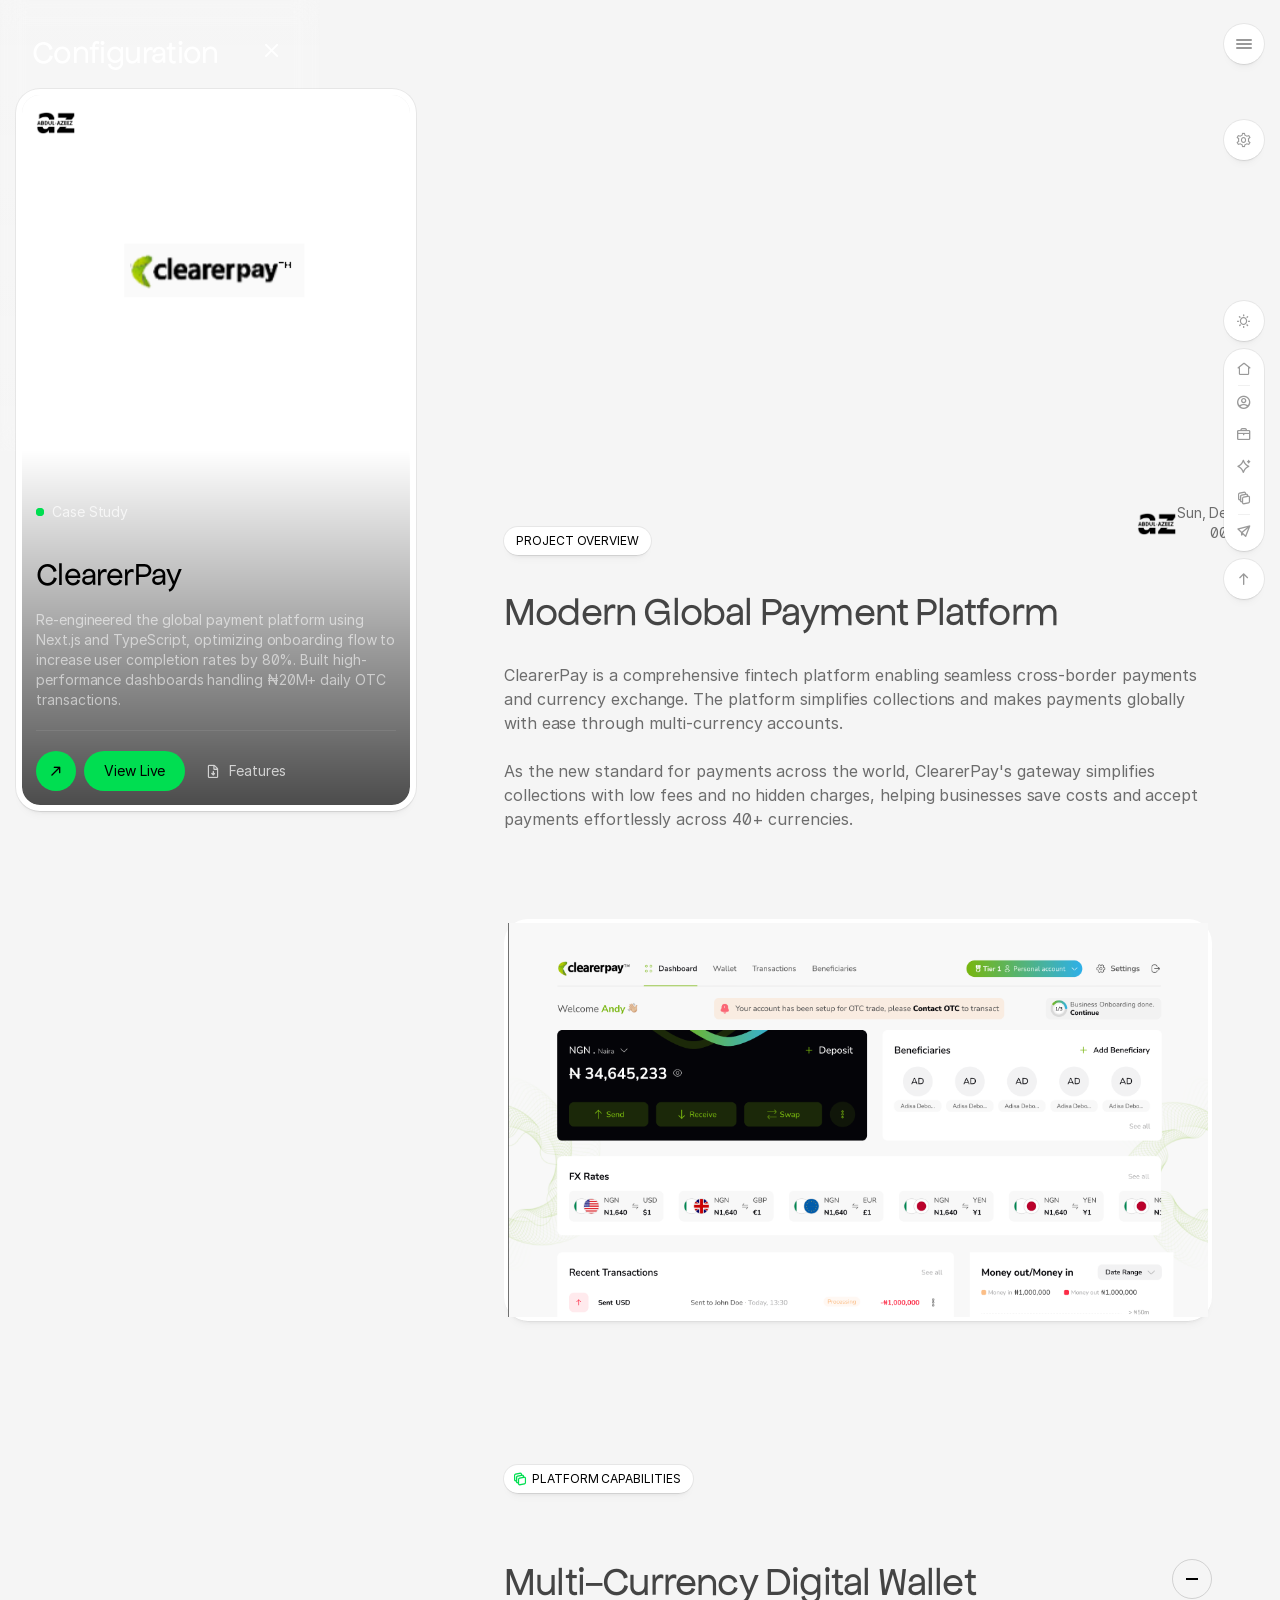
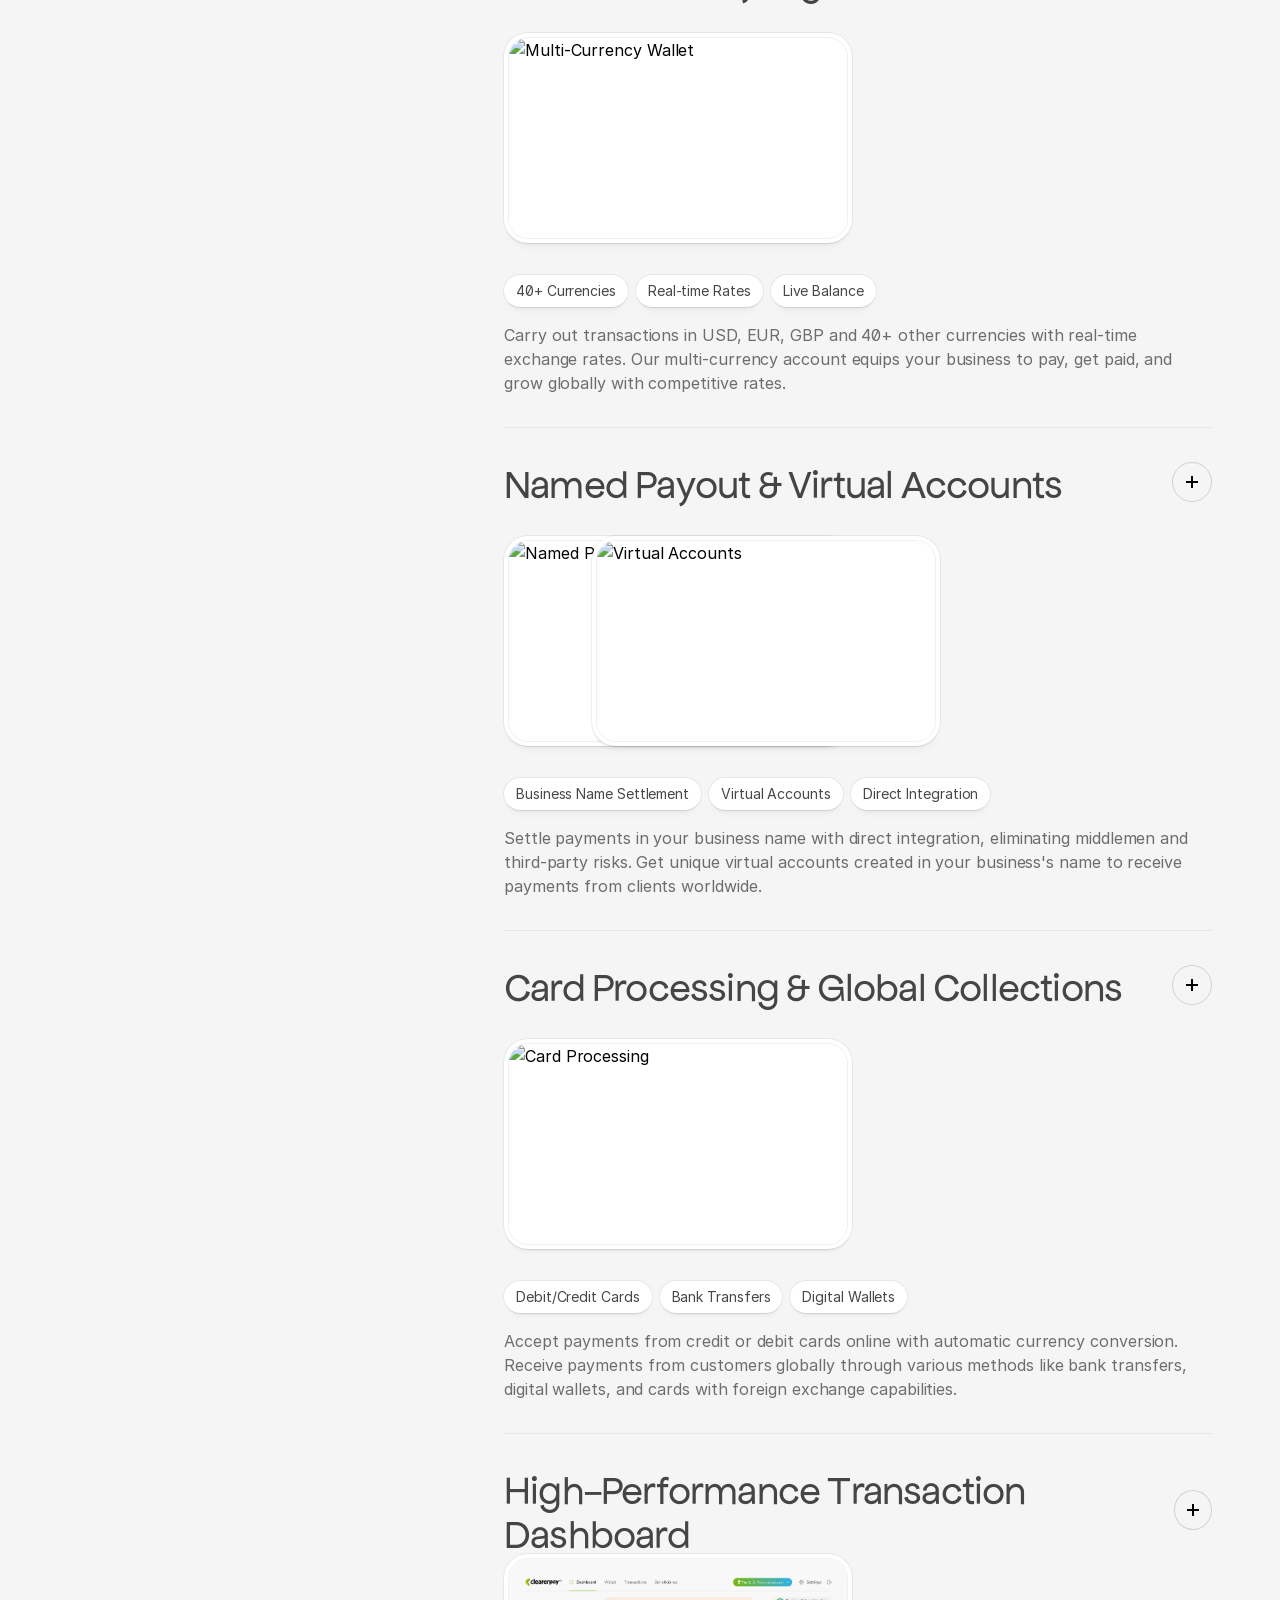
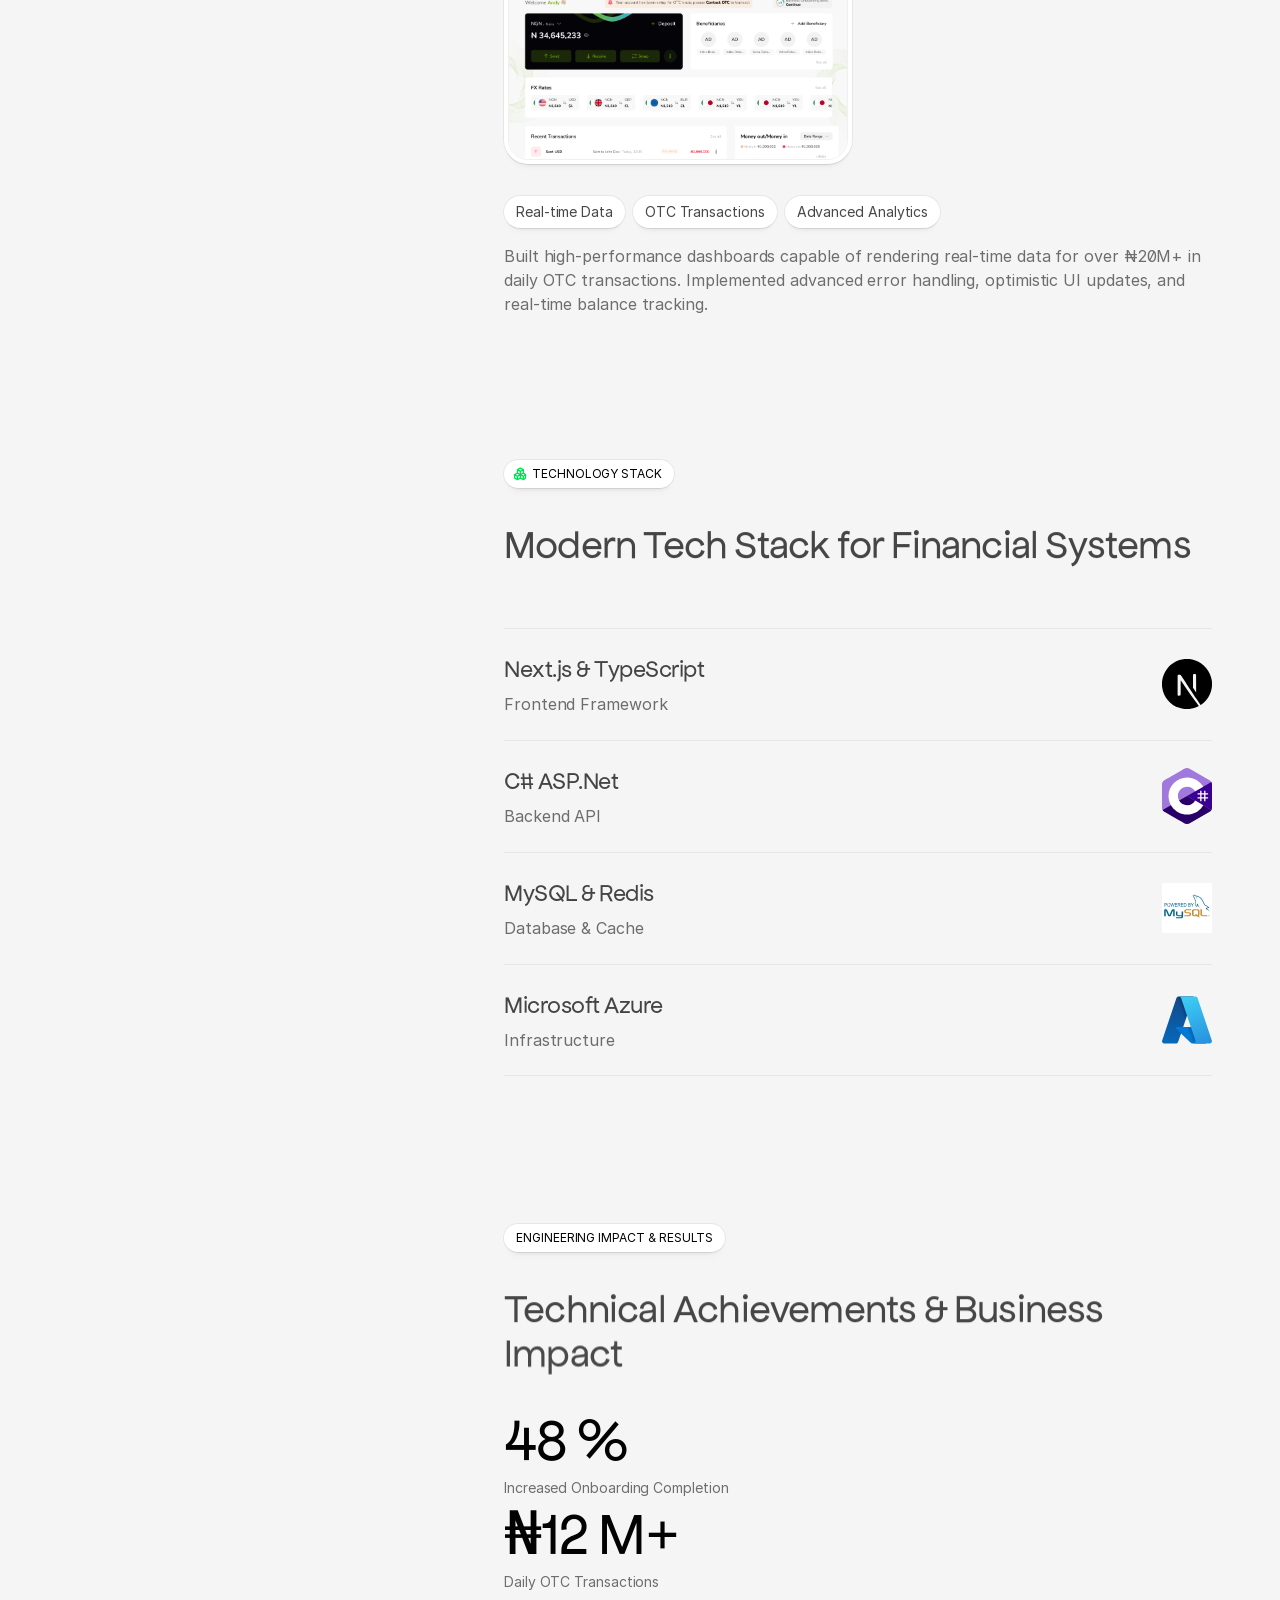
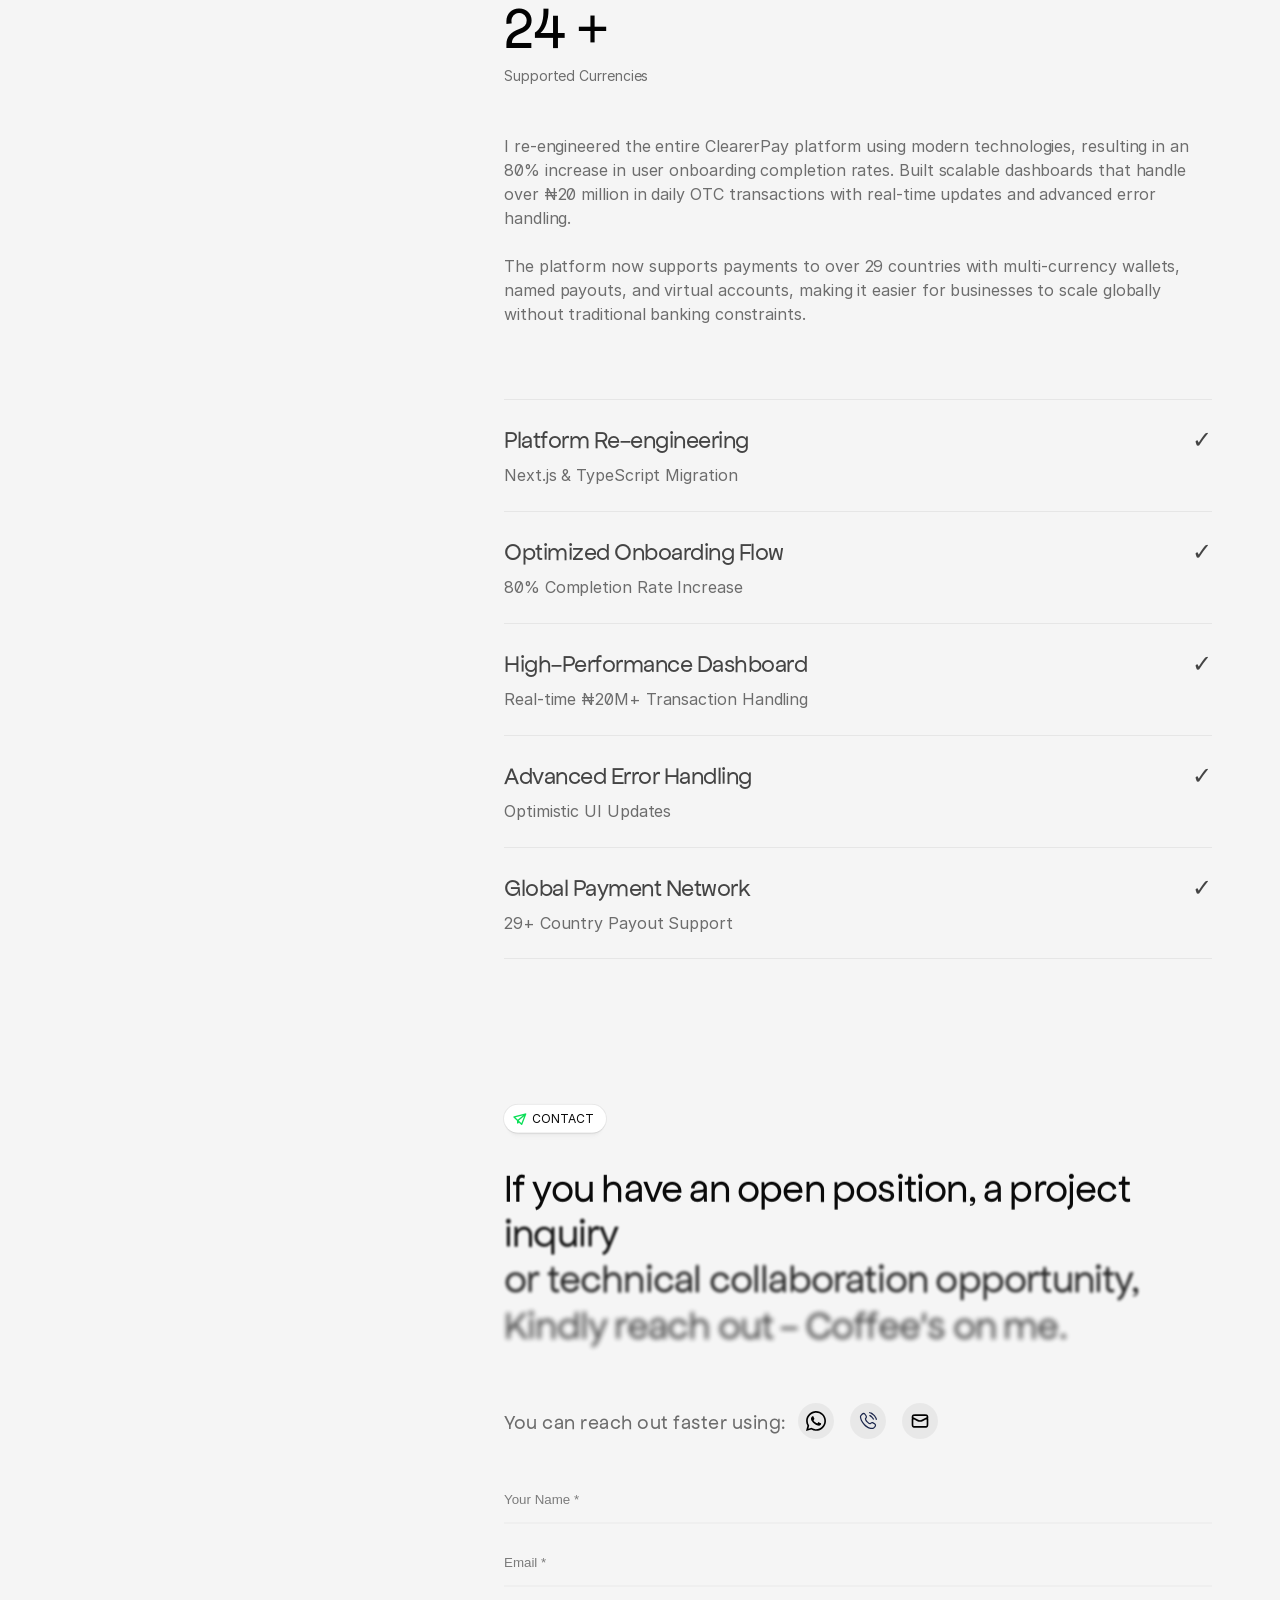
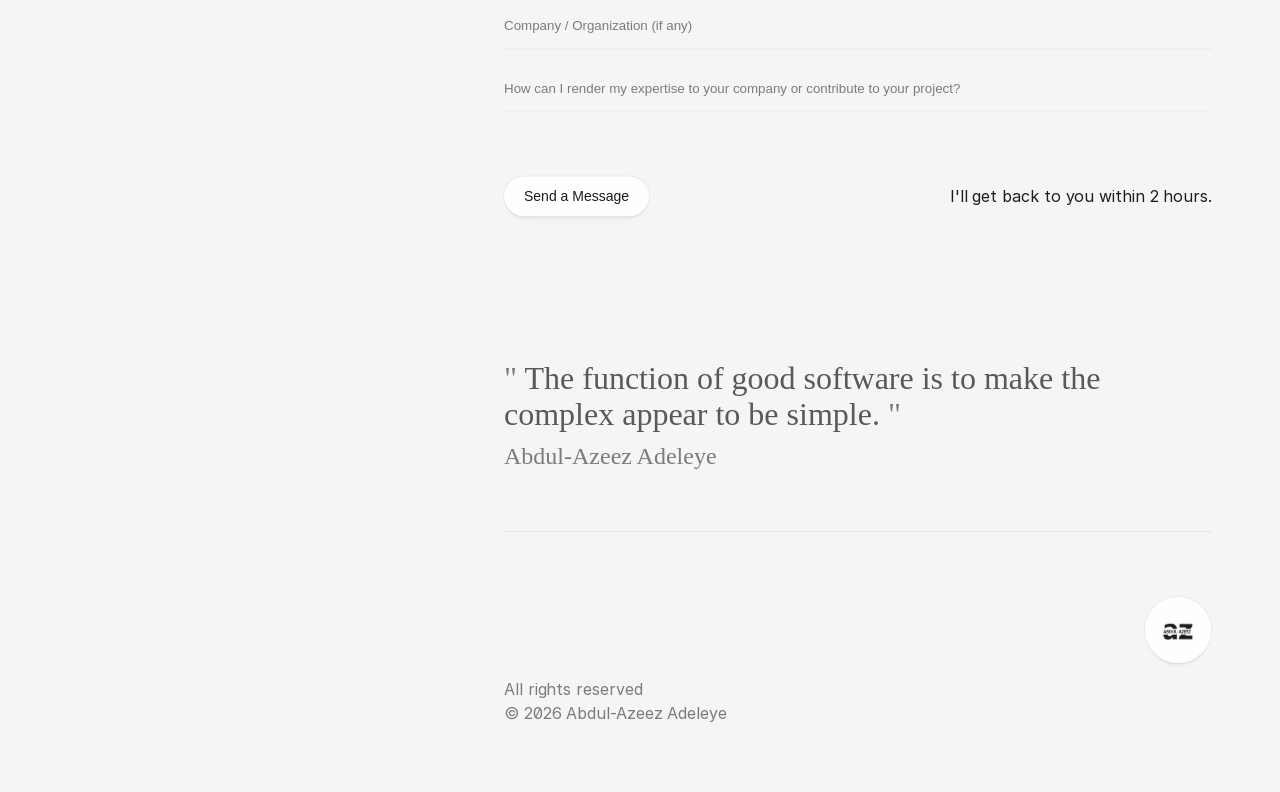
==== projects/clearerpay/index.html @ b6cf040c "this is my portfolio" ====
<!DOCTYPE html>
<!--[if IE 8]><html class="ie" xmlns="http://www.w3.org/1999/xhtml" xml:lang="en-US" lang="en-US"> <![endif]-->
<!--[if (gte IE 9)|!(IE)]><!-->
<html xmlns="http://www.w3.org/1999/xhtml" xml:lang="en-US" lang="en-US">
  <!--<![endif]-->

  <head>
    <meta charset="utf-8" />
    <title>ClearerPay - Global Payment Platform</title>
    <meta name="author" content="Abdul-Azeez Adeleye" />
    <meta
      name="viewport"
      content="width=device-width, initial-scale=1, maximum-scale=1"
    />
    <meta
      name="description"
      content="ClearerPay - A global payment platform enabling seamless cross-border transactions. Re-engineered onboarding flow increased user completion rates by 80%."
    />

    <!-- font -->
    <link rel="stylesheet" href="../../assets/fonts/fonts.css" />
    <link rel="stylesheet" href="../../assets/fonts/inter/inter.css" />
    <link rel="stylesheet" href="../../assets/icon/icomoon/style.css" />
    <!-- css -->
    <link rel="stylesheet" href="../../assets/css/bootstrap.min.css" />
    <link rel="stylesheet" href="../../assets/css/swiper-bundle.min.css" />
    <link rel="stylesheet" href="../../assets/css/animate.css" />

    <link rel="stylesheet" type="text/css" href="../../assets/css/styles.css" />

    <!-- Favicon and Touch Icons  -->
    <link rel="shortcut icon" href="../../assets/images/logo/favicon.ico" />
    <link
      rel="apple-touch-icon-precomposed"
      href="../../assets/images/logo/favicon.ico"
    />
  </head>

  <body class="counter-scroll">
    <!-- <canvas class="cursor-trail d-none d-xl-block" id="trail"></canvas> -->

    <!-- Preload -->
    <div class="preload preload-container" id="preload">
      <div class="preload-logo">
        <div class="spinner"></div>
      </div>
    </div>
    <!-- /Preload -->

    <!-- Body Background -->
    <div class="body-background">
      <div class="bg-item">
        <a href="../../index.html#home">
          <img
            loading="lazy"
            width="1440"
            height="900"
            src="../../assets/images/item/cloud-bg.png"
            alt="Cloud Background"
          />
        </a>
      </div>
      <div class="bg-video video-dark">
        <a href="../../index.html#home">
          <video class="video" muted="" autoplay="" loop="" playsinline="">
            <source src="../../assets/images/overlay-2.mp4" type="video/mp4" />
          </video>
        </a>
        <div class="overlay-1"></div>
      </div>
    </div>
    <!-- /Body Background -->
    <!-- Btn Open Color -->
    <div class="tf-left-bar pst-v2">
      <a
        class="btn-setting-color tf-btn-icon style-2"
        data-bs-toggle="offcanvas"
        href="#settingColorMenu"
        ><i class="icon-gear"></i
      ></a>
    </div>
    <!-- /Btn Open Color -->
    <!-- Setting Color -->
    <div class="offcanvas offcanvas-end offcanvas-color" id="settingColorMenu">
      <div class="offcanvas-content">
        <div class="canvas-header">
          <h5 class="letter-space--2">Configuration</h5>
          <span class="icon-close-popup" data-bs-dismiss="offcanvas">
            <i class="icon-close"></i>
          </span>
        </div>
        <div class="canvas-body">
          <h6 class="title">Color</h6>
          <div class="settings-color list-choose">
            <button type="button" class="btn-color theme-light choose-item">
              <span class="color type-body-v1"></span>
              <span class="text"> Silver Dawn </span>
            </button>
            <button type="button" class="btn-color theme-light choose-item">
              <span class="color type-body-v2"></span>
              <span class="text"> Lavender Stone </span>
            </button>
            <button type="button" class="btn-color theme-light choose-item">
              <span class="color type-body-v3"></span>
              <span class="text"> Ocean Brezee </span>
            </button>
            <button type="button" class="btn-color theme-dark choose-item">
              <span class="color type-dark-v1"></span>
              <span class="text"> Midnight Fade </span>
            </button>
            <button type="button" class="btn-color theme-dark choose-item">
              <span class="color type-dark-v2"></span>
              <span class="text"> Charcoal Mist </span>
            </button>
            <button type="button" class="btn-color theme-dark choose-item">
              <span class="color type-dark-v3"></span>
              <span class="text"> Forest Shadow </span>
            </button>
          </div>
        </div>
      </div>
    </div>
    <!-- /Setting Color -->

    <!-- Menu Mobile -->
    <div class="action-open-mobile d-lg-none">
      <div class="tf-btn-icon style-2">
        <div class="btn-mobile-menu">
          <span></span>
        </div>
      </div>
      <div class="nav-mobile-list">
        <ul class="nav-mobile-item">
          <li class="nav-item">
            <a href="../../index.html#home" class="item-link scroll-link">
              <i class="icon icon-home"></i>
              <p class="tool-tip text-caption">Home</p>
            </a>
          </li>
          <li class="br-line"></li>
          <li class="nav-item">
            <a href="../../index.html#about" class="item-link scroll-link">
              <i class="icon icon-user-circle"></i>
              <p class="tool-tip text-caption">About</p>
            </a>
          </li>
          <li class="nav-item">
            <a
              href="../../index.html#professional-experience"
              class="item-link scroll-link"
            >
              <i class="icon icon-edu"></i>
              <p class="tool-tip text-caption">Experience</p>
            </a>
          </li>
          <li class="nav-item">
            <a href="../../index.html#projects" class="item-link scroll-link">
              <i class="icon icon-high-light"></i>
              <p class="tool-tip text-caption">Projects</p>
            </a>
          </li>
          <li class="nav-item">
            <a href="../../index.html#blog" class="item-link scroll-link">
              <i class="icon icon-service"></i>
              <p class="tool-tip text-caption">Blog</p>
            </a>
          </li>

          <li class="br-line"></li>
          <li class="nav-item">
            <a href="../../index.html#contact" class="item-link scroll-link">
              <i class="icon icon-send"></i>
              <p class="tool-tip text-caption">Contact</p>
            </a>
          </li>
        </ul>
      </div>
    </div>
    <!-- /Menu Mobile -->

    <!-- Tool Sidebar -->
    <div class="sidebar-tools pst-v1">
      <div class="nav-top">
        <div class="tf-btn-icon toggle-switch-mode">
          <i class="icon icon-light"></i>
        </div>
      </div>
      <ul class="nav-list">
        <li class="nav-item">
          <a href="../../index.html#home" class="item-link scroll-link">
            <i class="icon icon-home"></i>
            <p class="tool-tip text-caption">Home</p>
          </a>
        </li>
        <li class="br-line"></li>
        <li class="nav-item">
          <a href="../../index.html#about" class="item-link scroll-link">
            <i class="icon icon-user-circle"></i>
            <p class="tool-tip text-caption">About</p>
          </a>
        </li>
        <li class="nav-item">
          <a
            href="../../index.html#professional-experience"
            class="item-link scroll-link"
          >
            <i class="icon icon-edu"></i>
            <p class="tool-tip text-caption">Experience</p>
          </a>
        </li>
        <li class="nav-item">
          <a href="../../index.html#projects" class="item-link scroll-link">
            <i class="icon icon-high-light"></i>
            <p class="tool-tip text-caption">Projects</p>
          </a>
        </li>
        <li class="nav-item">
          <a href="../../index.html#blog" class="item-link scroll-link">
            <i class="icon icon-service"></i>
            <p class="tool-tip text-caption">Blog</p>
          </a>
        </li>

        <li class="br-line"></li>
        <li class="nav-item">
          <a href="../../index.html#contact" class="item-link scroll-link">
            <i class="icon icon-send"></i>
            <p class="tool-tip text-caption">Contact</p>
          </a>
        </li>
      </ul>
      <div class="nav-bottom">
        <a href="#" class="tf-btn-icon go-top">
          <i class="icon icon-arrow-top"></i>
        </a>
      </div>
    </div>
    <!-- /Tool Sidebar -->
    <main id="wrapper">
      <!-- Time Local -->
      <div class="tf-header-wrap">
        <a href="../../index.html" class="logo-site d-lg-none">
          <img
            class="image-switch"
            data-light="../../assets/images/logo/logo.png"
            data-dark="../../assets/images/logo/logo-2.png"
            loading="lazy"
            width="40"
            height="40"
            src="../../assets/images/logo/logo.png"
            alt="Image"
          />
        </a>
        <div class="left">
          <div class="time-local text-body-3">
            <p class="date"></p>
            <p class="clock"></p>
          </div>
        </div>
      </div>
      <!-- /Time Local -->
      <!-- Product Sidebar -->
      <div class="sidebar-user">
        <div class="wrap">
          <div class="user-image">
            <a href="../../index.html#overview">
              <div class="image">
                <img
                  loading="lazy"
                  width="468"
                  height="856"
                  src="../../assets/images/section/clearerpay-bg.png"
                  alt="ClearerPay Dashboard"
                />
                <div
                  style="
                    position: absolute;
                    bottom: 0;
                    left: 0;
                    right: 0;
                    height: 50%;
                    background: linear-gradient(
                      to top,
                      rgba(0, 0, 0, 0.7),
                      transparent
                    );
                    backdrop-filter: blur(8px);
                    -webkit-backdrop-filter: blur(8px);
                    pointer-events: none;
                    border-radius: inherit;
                  "
                ></div>
              </div>
            </a>
          </div>

          <div class="user-logo d-none d-lg-block">
            <a href="../../index.html">
              <img
                class="image-switch"
                data-light="../../assets/images/logo/logo.png"
                data-dark="../../assets/images/logo/logo-2.png"
                loading="lazy"
                width="40"
                height="40"
                src="../../assets/images/logo/logo.png"
                alt="ClearerPay Logo"
              />
            </a>
          </div>

          <div class="user-info">
            <p class="avaiable-dot text-body-3 text-white-72 fw-medium">
              <span class="dot"></span>
              <span>Case Study</span>
            </p>
            <h5 class="greeting letter-space--2 text-white animationtext clip">
              ClearerPay
            </h5>
            <p class="introduce text-white-56 letter-space--05 text-body-3">
              Re-engineered the global payment platform using Next.js and
              TypeScript, optimizing onboarding flow to increase user completion
              rates by 80%. Built high-performance dashboards handling ₦20M+
              daily OTC transactions.
            </p>
            <div class="br-line"></div>
            <div class="action-group">
              <a
                href="https://clearerpay.com"
                target="_blank"
                class="tf-btn-action"
              >
                <span class="ic-wrap">
                  <i class="icon icon-arrow-right-top"></i>
                </span>
                <span class="text text-body-3 letter-space--05 fw-medium">
                  View Live
                </span>
                <span class="ic-wrap">
                  <i class="icon icon-arrow-right-top"></i>
                </span>
              </a>
              <a href="#features" class="action-down">
                <i class="icon icon-download"></i>
                <span class="text-body-3"> Features </span>
              </a>
            </div>
          </div>
        </div>
      </div>
      <!-- /Product Sidebar -->

      <div class="main-content">
        <div class="container">
          <div class="row">
            <div class="col-lg-7 col-xl-8 ms-auto">
              <div class="wrap-container">
                <!-- Overview Section -->
                <div id="overview" class="section-about flat-spacing">
                  <div class="sect-tag text-caption fw-medium">
                    <i class="icon icon-file-text"></i>
                    Project Overview
                  </div>
                  <h4
                    class="s-title letter-space--2 text-black-72 split-text effect-blur-fade"
                  >
                    Modern Global Payment Platform
                  </h4>
                  <p class="s-desc text-black-56 scrolling-effect effectTop">
                    ClearerPay is a comprehensive fintech platform enabling
                    seamless cross-border payments and currency exchange. The
                    platform simplifies collections and makes payments globally
                    with ease through multi-currency accounts.
                    <br /><br />
                    As the new standard for payments across the world,
                    ClearerPay's gateway simplifies collections with low fees
                    and no hidden charges, helping businesses save costs and
                    accept payments effortlessly across 40+ currencies.
                  </p>

                  <div class="wg-work work-image">
                    <img
                      loading="lazy"
                      width="700"
                      height="427"
                      src="../../assets/images/section/clearerpay.png"
                      alt="ClearerPay Platform"
                    />
                  </div>
                </div>
                <!-- /Overview Section -->

                <!-- Core Features Section -->
                <div id="features" class="section-service flat-spacing">
                  <div
                    class="sect-tag text-caption fw-medium effectFade fadeUp no-div mb-0"
                  >
                    <i class="icon icon-service"></i>
                    Platform Capabilities
                  </div>
                  <div class="" id="accordion-service">
                    <div
                      class="service-accordion_item scrolling-effect effectBottom"
                      role="presentation"
                    >
                      <div
                        class="accordion-action"
                        data-bs-target="#feature-1"
                        role="button"
                        data-bs-toggle="collapse"
                        aria-controls="feature-1"
                        aria-expanded="true"
                      >
                        <h4 class="text letter-space--2 text-black-72">
                          Multi-Currency Digital Wallet
                        </h4>
                        <div class="ic-wrap">
                          <span class="ic-accordion-custom"></span>
                        </div>
                      </div>
                      <div
                        id="feature-1"
                        class="collapse show"
                        data-bs-parent="#accordion-service"
                      >
                        <div class="accordion-content">
                          <div class="tf-grid-layout sm-col-2">
                            <div class="service-image">
                              <div class="wrap_image">
                                <img
                                  width="340"
                                  height="auto"
                                  src="https://azeezadeleye.vercel.app/projects/clearerpay/images/wallet.jpg"
                                  alt="Multi-Currency Wallet"
                                />
                              </div>
                            </div>
                          </div>
                          <div class="service-tag">
                            <a
                              href="#"
                              class="tag-item text-body-3 fw-medium text-black-72 link"
                            >
                              40+ Currencies
                            </a>
                            <a
                              href="#"
                              class="tag-item text-body-3 fw-medium text-black-72 link"
                            >
                              Real-time Rates
                            </a>
                            <a
                              href="#"
                              class="tag-item text-body-3 fw-medium text-black-72 link"
                            >
                              Live Balance
                            </a>
                          </div>
                          <p class="service-desc text-black-56">
                            Carry out transactions in USD, EUR, GBP and 40+
                            other currencies with real-time exchange rates. Our
                            multi-currency account equips your business to pay,
                            get paid, and grow globally with competitive rates.
                          </p>
                        </div>
                      </div>
                    </div>
                    <div class="br-line scrolling-effect effectBottom"></div>
                    <div
                      class="service-accordion_item scrolling-effect effectBottom"
                      role="presentation"
                    >
                      <div
                        class="accordion-action collapsed"
                        data-bs-target="#feature-2"
                        role="button"
                        data-bs-toggle="collapse"
                        aria-controls="feature-2"
                        aria-expanded="true"
                      >
                        <h4 class="text letter-space--2 text-black-72">
                          Named Payout & Virtual Accounts
                        </h4>
                        <div class="ic-wrap">
                          <span class="ic-accordion-custom"></span>
                        </div>
                      </div>
                      <div
                        id="feature-2"
                        class="collapse"
                        data-bs-parent="#accordion-service"
                      >
                        <div class="accordion-content">
                          <div class="tf-grid-layout sm-col-2">
                            <div class="service-image">
                              <div class="wrap_image">
                                <img
                                  width="340"
                                  height="auto"
                                  src="https://azeezadeleye.vercel.app/projects/clearerpay/images/payout.jpg"
                                  alt="Named Payout"
                                />
                              </div>
                            </div>
                            <div class="service-image">
                              <div class="wrap_image">
                                <img
                                  width="340"
                                  height="206"
                                  src="https://azeezadeleye.vercel.app/projects/clearerpay/images/account.jpg"
                                  alt="Virtual Accounts"
                                />
                              </div>
                            </div>
                          </div>
                          <div class="service-tag">
                            <a
                              href="#"
                              class="tag-item text-body-3 fw-medium text-black-72 link"
                            >
                              Business Name Settlement
                            </a>
                            <a
                              href="#"
                              class="tag-item text-body-3 fw-medium text-black-72 link"
                            >
                              Virtual Accounts
                            </a>
                            <a
                              href="#"
                              class="tag-item text-body-3 fw-medium text-black-72 link"
                            >
                              Direct Integration
                            </a>
                          </div>
                          <p class="service-desc text-black-56">
                            Settle payments in your business name with direct
                            integration, eliminating middlemen and third-party
                            risks. Get unique virtual accounts created in your
                            business's name to receive payments from clients
                            worldwide.
                          </p>
                        </div>
                      </div>
                    </div>
                    <div class="br-line scrolling-effect effectBottom"></div>
                    <div
                      class="service-accordion_item scrolling-effect effectBottom"
                      role="presentation"
                    >
                      <div
                        class="accordion-action collapsed"
                        data-bs-target="#feature-3"
                        role="button"
                        data-bs-toggle="collapse"
                        aria-controls="feature-3"
                        aria-expanded="true"
                      >
                        <h4 class="text letter-space--2 text-black-72">
                          Card Processing & Global Collections
                        </h4>
                        <div class="ic-wrap">
                          <span class="ic-accordion-custom"></span>
                        </div>
                      </div>
                      <div
                        id="feature-3"
                        class="collapse"
                        data-bs-parent="#accordion-service"
                      >
                        <div class="accordion-content">
                          <div class="tf-grid-layout sm-col-2">
                            <div class="service-image">
                              <div class="wrap_image">
                                <img
                                  width="340"
                                  height="auto"
                                  src="https://azeezadeleye.vercel.app/projects/clearerpay/images/card.jpg"
                                  alt="Card Processing"
                                />
                              </div>
                            </div>
                          </div>
                          <div class="service-tag">
                            <a
                              href="#"
                              class="tag-item text-body-3 fw-medium text-black-72 link"
                            >
                              Debit/Credit Cards
                            </a>
                            <a
                              href="#"
                              class="tag-item text-body-3 fw-medium text-black-72 link"
                            >
                              Bank Transfers
                            </a>
                            <a
                              href="#"
                              class="tag-item text-body-3 fw-medium text-black-72 link"
                            >
                              Digital Wallets
                            </a>
                          </div>
                          <p class="service-desc text-black-56">
                            Accept payments from credit or debit cards online
                            with automatic currency conversion. Receive payments
                            from customers globally through various methods like
                            bank transfers, digital wallets, and cards with
                            foreign exchange capabilities.
                          </p>
                        </div>
                      </div>
                    </div>
                    <div class="br-line scrolling-effect effectBottom"></div>
                    <div
                      class="service-accordion_item scrolling-effect effectBottom"
                      role="presentation"
                    >
                      <div
                        class="accordion-action collapsed"
                        data-bs-target="#feature-4"
                        role="button"
                        data-bs-toggle="collapse"
                        aria-controls="feature-4"
                        aria-expanded="true"
                      >
                        <h4 class="text letter-space--2 text-black-72">
                          High-Performance Transaction Dashboard
                        </h4>
                        <div class="ic-wrap">
                          <span class="ic-accordion-custom"></span>
                        </div>
                      </div>
                      <div
                        id="feature-4"
                        class="collapse"
                        data-bs-parent="#accordion-service"
                      >
                        <div class="accordion-content">
                          <div class="tf-grid-layout sm-col-2">
                            <div class="service-image">
                              <div class="wrap_image">
                                <img
                                  width="340"
                                  height="206"
                                  src="../../assets/images/section/clearerpay.png"
                                  alt="Transaction Dashboard"
                                />
                              </div>
                            </div>
                          </div>
                          <div class="service-tag">
                            <a
                              href="#"
                              class="tag-item text-body-3 fw-medium text-black-72 link"
                            >
                              Real-time Data
                            </a>
                            <a
                              href="#"
                              class="tag-item text-body-3 fw-medium text-black-72 link"
                            >
                              OTC Transactions
                            </a>
                            <a
                              href="#"
                              class="tag-item text-body-3 fw-medium text-black-72 link"
                            >
                              Advanced Analytics
                            </a>
                          </div>
                          <p class="service-desc text-black-56">
                            Built high-performance dashboards capable of
                            rendering real-time data for over ₦20M+ in daily OTC
                            transactions. Implemented advanced error handling,
                            optimistic UI updates, and real-time balance
                            tracking.
                          </p>
                        </div>
                      </div>
                    </div>
                  </div>
                </div>
                <!-- /Core Features Section -->

                <!-- Tech Stack Section -->
                <div id="tech-stack" class="section-tech-stack flat-spacing">
                  <div class="sect-tag text-caption fw-medium">
                    <i class="icon icon-tech-stack"></i>
                    Technology Stack
                  </div>
                  <h4
                    class="s-title letter-space--2 text-black-72 split-text effect-blur-fade"
                  >
                    Modern Tech Stack for Financial Systems
                  </h4>

                  <ul class="award-list">
                    <!-- Next.js & TypeScript -->
                    <li class="award-item hover-cursor-img">
                      <div class="left">
                        <h6 class="award_name letter-space--2 text-black-72">
                          Next.js & TypeScript
                        </h6>
                        <p class="award_desc text-black-56">
                          Frontend Framework
                        </p>
                      </div>
                      <img
                        class="image-switch"
                        width="50"
                        height="50"
                        src="../../assets/icon/next-js.svg"
                        alt="Next.js"
                      />
                    </li>

                    <!-- Node.js & Express -->
                    <li class="award-item hover-cursor-img">
                      <div class="left">
                        <h6 class="award_name letter-space--2 text-black-72">
                          C# ASP.Net
                        </h6>
                        <p class="award_desc text-black-56">Backend API</p>
                      </div>
                      <img
                        class="image-switch"
                        width="50"
                        height="50"
                        src="../../assets/icon/csharp.svg"
                        alt="C#"
                      />
                    </li>

                    <!-- PostgreSQL & Redis -->
                    <li class="award-item hover-cursor-img">
                      <div class="left">
                        <h6 class="award_name letter-space--2 text-black-72">
                          MySQL & Redis
                        </h6>
                        <p class="award_desc text-black-56">Database & Cache</p>
                      </div>
                      <img
                        class="image-switch"
                        width="50"
                        height="50"
                        src="../../assets/icon/mysql-2.svg"
                        alt="Database"
                      />
                    </li>

                    <!-- AWS & Docker -->
                    <li class="award-item hover-cursor-img">
                      <div class="left">
                        <h6 class="award_name letter-space--2 text-black-72">
                          Microsoft Azure
                        </h6>
                        <p class="award_desc text-black-56">Infrastructure</p>
                      </div>
                      <img
                        class="image-switch"
                        width="50"
                        height="50"
                        src="../../assets/icon/azure-2.svg"
                        alt="Azure"
                      />
                    </li>
                  </ul>
                </div>
                <!-- /Tech Stack Section -->

                <!-- Business Value & Achievements -->
                <div
                  id="achievements"
                  class="section-about type-2 flat-spacing"
                >
                  <div class="sect-tag text-caption fw-medium">
                    <i class="icon icon-award"></i>
                    Engineering Impact & Results
                  </div>
                  <h4
                    class="s-title letter-space--2 text-black-72 split-text effect-blur-fade"
                  >
                    Technical Achievements & Business Impact
                  </h4>

                  <div class="box-counter effectFade fadeUp no-div">
                    <div class="wg-counter">
                      <p class="counter h1 d-flex font-2 letter-space--2">
                        <span class="number" data-speed="1000" data-to="80"
                          >0</span
                        >
                        %
                      </p>
                      <p class="text text-black-56 text-body-3">
                        Increased Onboarding Completion
                      </p>
                    </div>
                    <div class="wg-counter">
                      <p class="counter h1 d-flex font-2 letter-space--2">
                        ₦<span class="number" data-speed="1000" data-to="20"
                          >0</span
                        >
                        M+
                      </p>
                      <p class="text text-black-56 text-body-3">
                        Daily OTC Transactions
                      </p>
                    </div>
                    <div class="wg-counter">
                      <p class="counter h1 d-flex font-2 letter-space--2">
                        <span class="number" data-speed="1000" data-to="40"
                          >0</span
                        >
                        +
                      </p>
                      <p class="text text-black-56 text-body-3">
                        Supported Currencies
                      </p>
                    </div>
                  </div>
                  <br /><br />
                  <p
                    class="s-desc mt-6 text-black-56 scrolling-effect effectTop"
                  >
                    I re-engineered the entire ClearerPay platform using modern
                    technologies, resulting in an 80% increase in user
                    onboarding completion rates. Built scalable dashboards that
                    handle over ₦20 million in daily OTC transactions with
                    real-time updates and advanced error handling.
                    <br /><br />
                    The platform now supports payments to over 29 countries with
                    multi-currency wallets, named payouts, and virtual accounts,
                    making it easier for businesses to scale globally without
                    traditional banking constraints.
                  </p>

                  <ul class="award-list">
                    <li class="award-item hover-cursor-img">
                      <div class="left">
                        <h6 class="award_name letter-space--2 text-black-72">
                          Platform Re-engineering
                        </h6>
                        <p class="award_desc text-black-56">
                          Next.js & TypeScript Migration
                        </p>
                      </div>
                      <h6 class="award_year text-black-72">✓</h6>
                    </li>
                    <li class="award-item hover-cursor-img">
                      <div class="left">
                        <h6 class="award_name letter-space--2 text-black-72">
                          Optimized Onboarding Flow
                        </h6>
                        <p class="award_desc text-black-56">
                          80% Completion Rate Increase
                        </p>
                      </div>
                      <h6 class="award_year text-black-72">✓</h6>
                    </li>
                    <li class="award-item hover-cursor-img">
                      <div class="left">
                        <h6 class="award_name letter-space--2 text-black-72">
                          High-Performance Dashboard
                        </h6>
                        <p class="award_desc text-black-56">
                          Real-time ₦20M+ Transaction Handling
                        </p>
                      </div>
                      <h6 class="award_year text-black-72">✓</h6>
                    </li>
                    <li class="award-item hover-cursor-img">
                      <div class="left">
                        <h6 class="award_name letter-space--2 text-black-72">
                          Advanced Error Handling
                        </h6>
                        <p class="award_desc text-black-56">
                          Optimistic UI Updates
                        </p>
                      </div>
                      <h6 class="award_year text-black-72">✓</h6>
                    </li>
                    <li class="award-item hover-cursor-img">
                      <div class="left">
                        <h6 class="award_name letter-space--2 text-black-72">
                          Global Payment Network
                        </h6>
                        <p class="award_desc text-black-56">
                          29+ Country Payout Support
                        </p>
                      </div>
                      <h6 class="award_year text-black-72">✓</h6>
                    </li>
                  </ul>
                </div>
                <!-- /Business Value & Achievements -->

                <!-- Contact -->
                <div id="contact" class="section-contact flat-spacing">
                  <div
                    class="sect-tag text-caption fw-medium effectFade fadeUp no-div"
                  >
                    <i class="icon icon-send"></i>
                    Contact
                  </div>
                  <h4
                    class="s-title letter-space--2 split-text effect-blur-fade"
                  >
                    If you have an open position, a project inquiry
                    <br class="d-none d-lg-block" />
                    or technical collaboration opportunity,
                    <br class="d-none d-lg-block" />
                    Kindly reach out - Coffee's on me.
                  </h4>

                  <div class="social-horizontal">
                    <h6 class="social-label text-body-1 text-black-56 mr-4">
                      You can reach out faster using:
                    </h6>

                    <ul class="social-list-horizontal">
                      <li class="social-item-horizontal">
                        <a
                          href="https://wa.me/2348109174125"
                          class="social-link"
                          aria-label="WhatsApp"
                        >
                          <img
                            class="icon"
                            width="20"
                            height="20"
                            viewBox="0 0 20 20"
                            src="../../assets/icon/whatsapp-glyph-black.svg"
                            alt="WhatsApp"
                          />
                        </a>
                      </li>
                      <li class="social-item-horizontal">
                        <a
                          href="tel:+2348109174125"
                          class="social-link"
                          aria-label="LinkedIn"
                        >
                          <img
                            class="icon"
                            width="20"
                            height="20"
                            viewBox="0 0 20 20"
                            src="../../assets/icon/phone-calling-svgrepo-com.svg"
                            alt="WhatsApp"
                          />
                        </a>
                      </li>
                      <li class="social-item-horizontal">
                        <a
                          href="mailto:message.abdulazeez@gmail.com"
                          class="social-link"
                          aria-label="Mail"
                        >
                          <img
                            class="icon"
                            width="20"
                            height="20"
                            viewBox="0 0 20 20"
                            src="../../assets/icon/mail-alt-3-svgrepo-com.svg"
                            alt="Mail"
                          />
                        </a>
                      </li>
                    </ul>
                  </div>
                  <br />
                  <br />
                  <form
                    class="form-contact"
                    id="contactform"
                    action="../../contact-form.php"
                    method="post"
                    novalidate="novalidate"
                  >
                    <div class="form-content effectFade fadeUp no-div">
                      <fieldset class="field-ip">
                        <input
                          type="text"
                          name="name"
                          id="name"
                          placeholder="Your Name *"
                          required
                        />
                      </fieldset>
                      <fieldset class="field-ip">
                        <input
                          type="email"
                          name="email"
                          id="email"
                          placeholder="Email *"
                          required
                        />
                      </fieldset>
                      <fieldset class="field-ip">
                        <input
                          type="text"
                          name="company"
                          id="company"
                          placeholder="Company / Organization (if any)"
                        />
                      </fieldset>
                      <fieldset class="field-ip">
                        <input
                          type="text"
                          name="message"
                          id="message"
                          placeholder="How can I render my expertise to your company or contribute to your project?"
                        />
                      </fieldset>
                    </div>
                    <div class="form-action effectFade fadeUp no-div">
                      <div class="send-wrap">
                        <button
                          type="submit"
                          class="tf-btn animate-btn animate-dark"
                        >
                          <span class="text-body-3"> Send a Message </span>
                        </button>
                      </div>
                      <p class="text-body-4 text-black-40 mt-3">
                        <i>I'll get back to you within 2 hours.</i>
                      </p>
                    </div>
                  </form>
                </div>
                <!-- /Contact -->

                <!-- Footer -->
                <div id="footer" class="tf-footer flat-spacing">
                  <div class="block-quote effectFade fadeUp no-div">
                    <h5 class="quote-text font-3 fw-normal text-black-72">
                      <span class="text-black-56">"</span>
                      The function of good software is to make the complex
                      appear to be simple.
                      <span class="text-black-56">"</span>
                    </h5>
                    <p class="quote-author font-3 text-black-56 h6 text-end">
                      Abdul-Azeez Adeleye
                    </p>
                  </div>
                  <div class="br-line"></div>
                  <div class="foot-inner">
                    <div class="azeezadeleye effectFade fadeUp no-div">
                      <a href="../../index.html#home">
                        <svg
                          viewBox="0 0 354 160"
                          fill="none"
                          xmlns="http://www.w3.org/2000/svg"
                        >
                          <path
                            d="M0 157.225V6.93641H19.4068V157.225H0Z"
                            fill="black"
                            fill-opacity="0.72"
                          />
                          <path
                            d="M85.0002 160C57.2763 160 36.9454 144.277 35.0971 123.006L55.428 117.457C56.3521 131.329 69.29 142.428 85.9243 142.428C98.8622 142.428 109.028 135.491 109.028 125.78C109.028 99.8844 40.6419 110.058 40.6419 71.2139C40.6419 52.2543 57.2763 38.8439 81.3037 38.8439C105.331 38.8439 123.121 52.0231 125.662 70.289L106.255 75.3757C105.793 64.0462 95.6277 55.9538 81.7658 55.9538C69.29 55.9538 60.5107 62.4277 60.5107 71.2139C60.5107 96.185 129.359 86.0116 129.359 125.78C129.359 145.665 110.876 160 85.0002 160Z"
                            fill="black"
                            fill-opacity="0.72"
                          />
                          <path
                            d="M175.578 160C152.705 160 137.688 146.821 137.688 126.705C137.688 110.751 150.395 97.8035 170.033 94.3353L205.612 87.8613C209.54 87.1676 212.543 84.1618 212.543 80.4624C212.543 65.896 202.609 55.4913 188.516 55.4913C173.729 55.4913 162.64 66.1272 161.716 82.3121L141.385 80C143.695 55.9538 162.871 38.8439 187.591 38.8439C213.005 38.8439 231.026 56.6474 231.026 81.3873V134.104L231.488 157.225H216.702L213.467 139.653C206.305 152.139 192.443 160 175.578 160ZM158.019 125.78C158.019 135.491 166.336 141.965 179.274 141.965C198.681 141.965 212.543 128.555 212.543 110.058V101.965C210.464 102.428 207.922 103.121 205.15 103.584L174.654 109.133C164.488 110.983 158.019 117.457 158.019 125.78Z"
                            fill="black"
                            fill-opacity="0.72"
                          />
                          <path
                            d="M330.897 157.225L292.083 104.277L271.752 126.243V157.225H253.27V0H271.752V101.04L324.428 41.6185H349.379L304.559 90.6358L354 157.225H330.897Z"
                            fill="black"
                            fill-opacity="0.72"
                          />
                        </svg>
                      </a>
                    </div>
                    <a
                      href="../../index.html#home"
                      class="f-logo effectFade fadeZoom"
                    >
                      <div class="logo">
                        <img
                          class="image-switch"
                          data-light="../../assets/images/logo/logo.png"
                          data-dark="../../assets/images/logo/logo-2.png"
                          loading="lazy"
                          width="32"
                          height="32"
                          src="../../assets/images/logo/logo.png"
                          alt="Abdul-Azeez Logo"
                        />
                      </div>
                    </a>
                  </div>
                  <div class="foot-bottom">
                    <p
                      class="text-nocopy text-black-56 effectFade fadeUp no-div"
                    >
                      All rights reserved <br />
                      © <span id="currentYear"></span> Abdul-Azeez Adeleye
                    </p>

                    <script>
                      // Simple year update
                      document.getElementById("currentYear").textContent =
                        new Date().getFullYear();
                    </script>
                    <div class="azeezadeleye effectFade fadeUp no-div">
                      <a href="../../index.html#home">
                        <svg
                          viewBox="0 0 428 162"
                          fill="none"
                          xmlns="http://www.w3.org/2000/svg"
                        >
                          <path
                            d="M267.304 41.4092C233.789 41.4092 209.924 66.4273 209.924 101.454C209.924 136.481 233.789 161.5 267.304 161.5C300.819 161.5 324.683 136.481 324.683 101.454C324.682 66.4274 300.819 41.4094 267.304 41.4092ZM57.8799 41.4092C24.3648 41.4092 0.500204 66.4273 0.5 101.454C0.5 136.481 24.3647 161.5 57.8799 161.5C91.395 161.5 115.259 136.481 115.259 101.454C115.259 66.4274 91.3948 41.4093 57.8799 41.4092ZM326.392 10.0459V29.2275H407.389V76.8633H334.582V96.0459H407.389V158.772H427.5V10.0459H326.392ZM174.328 3.22754V158.772H193.529V3.22754H174.328ZM131.553 44.1367V158.772H150.754V44.1367H131.553ZM267.304 60.1367C289.049 60.1369 304.571 77.3623 304.571 101.454C304.571 125.313 289.054 142.318 267.304 142.318C245.553 142.318 230.035 125.313 230.035 101.454C230.035 77.3622 245.558 60.1367 267.304 60.1367ZM57.8799 60.1367C79.6252 60.1368 95.1473 77.3623 95.1475 101.454C95.1475 125.313 79.6305 142.318 57.8799 142.318C36.1291 142.318 20.6113 125.313 20.6113 101.454C20.6115 77.3622 36.1344 60.1367 57.8799 60.1367ZM141.153 0.5C132.671 0.5 126.547 6.87608 126.547 15.5459C126.547 24.2155 132.671 30.5908 141.153 30.5908C149.635 30.5907 155.76 24.2154 155.76 15.5459C155.76 6.87613 149.635 0.500076 141.153 0.5Z"
                            stroke="black"
                            stroke-opacity="0.56"
                          />
                        </svg>
                      </a>
                    </div>
                  </div>
                </div>
                <!-- /Footer -->
              </div>
            </div>
          </div>
        </div>
      </div>
    </main>

    <!-- Javascript -->
    <script src="../../assets/js/jquery.min.js"></script>
    <script>
      // Handle form submission status
      document.addEventListener("DOMContentLoaded", function () {
        const urlParams = new URLSearchParams(window.location.search);
        const status = urlParams.get("status");
        const form = document.getElementById("contactform");

        if (form) {
          if (status === "success") {
            // Show success message
            const successMessage = document.createElement("div");
            successMessage.className = "alert alert-success text-body-3 mb-4";
            successMessage.innerHTML = `
                <strong>✓ Message sent successfully!</strong><br>
                I've received your message and will get back to you within 2 hours.
                Check your email for the auto-reply confirmation.
            `;
            form.parentNode.insertBefore(successMessage, form);

            // Optional: Reset form
            form.reset();

            // Remove success parameter from URL
            history.replaceState({}, document.title, window.location.pathname);
          } else if (
            status === "error" ||
            status === "validation_error" ||
            status === "invalid_request"
          ) {
            // Show error message
            const errorMessage = document.createElement("div");
            errorMessage.className = "alert alert-error text-body-3 mb-4";
            errorMessage.innerHTML = `
                <strong>⚠️ Something went wrong!</strong><br>
                Please try again or contact me directly at message.abdulazeez@gmail.com
            `;
            form.parentNode.insertBefore(errorMessage, form);

            // Remove error parameter from URL
            history.replaceState({}, document.title, window.location.pathname);
          }

          // Optional: Form submission with AJAX for better UX
          form.addEventListener("submit", function (e) {
            // You could add AJAX submission here
            // But keep the current action as fallback
          });
        }
      });
    </script>

    <!-- Optional: Add some CSS for alerts -->
    <style>
      .alert {
        padding: 1rem;
        border-radius: 8px;
        margin-bottom: 1.5rem;
        border: 1px solid transparent;
      }
      .alert-success {
        background-color: #d1e7dd;
        color: #0f5132;
        border-color: #badbcc;
      }
      .alert-error {
        background-color: #f8d7da;
        color: #842029;
        border-color: #f5c2c7;
      }
    </style>
    <script src="../../assets/js/bootstrap.min.js"></script>
    <script src="../../assets/js/jquery.nice-select.min.js"></script>
    <script src="../../assets/js/jquery-validate.js"></script>
    <script src="../../assets/js/swiper-bundle.min.js"></script>
    <script src="../../assets/js/carousel.js"></script>
    <script src="../../assets/js/infinityslide.js"></script>
    <script src="../../assets/js/ScrollSmooth.js"></script>
    <script src="../../assets/js/gsap.min.js"></script>
    <script src="../../assets/js/SplitText.min.js"></script>
    <script src="../../assets/js/ScrollTrigger.min.js"></script>
    <script src="../../assets/js/ScrollToPlugin.min.js"></script>
    <script src="../../assets/js/gsapAnimation.js"></script>
    <script src="../../assets/js/countto.js"></script>
    <script src="../../assets/js/animation-change-text.js"></script>
    <script src="../../assets/js/main.js"></script>

    <script>
      // Update circular text for ClearerPay page
      document.addEventListener("DOMContentLoaded", function () {
        const circularText = document.getElementById("circularText");
        if (circularText) {
          circularText.textContent =
            "CLEARERPAY • GLOBAL PAYMENTS • FINTECH • MULTI-CURRENCY • REAL-TIME TRANSACTIONS • 40+ CURRENCIES • CROSS-BORDER •";
        }

        // Initialize select dropdown
        $("select").niceSelect();
      });
    </script>
  </body>
</html>
---- assets/fonts/fonts.css ----
﻿@import url("../../css2");

@font-face {
    font-family: "Apfel Grotezk";
    font-style: normal;
    font-weight: 400;
    font-display: swap;
    src: url("ApfelGrotezk-Regular.otf");
}
---- assets/fonts/inter/inter.css ----
/* Variable fonts usage:
:root { font-family: "Inter", sans-serif; }
@supports (font-variation-settings: normal) {
  :root { font-family: "InterVariable", sans-serif; font-optical-sizing: auto; }
} */
@font-face {
  font-family: InterVariable;
  font-style: normal;
  font-weight: 100 900;
  font-display: swap;
  src: url("InterVariable.woff2") format("woff2");
}
@font-face {
  font-family: InterVariable;
  font-style: italic;
  font-weight: 100 900;
  font-display: swap;
  src: url("InterVariable-Italic.woff2") format("woff2");
}

/* static fonts */
@font-face { font-family: "Inter"; font-style: normal; font-weight: 100; font-display: swap; src: url("Inter-Thin.woff2") format("woff2"); }
@font-face { font-family: "Inter"; font-style: italic; font-weight: 100; font-display: swap; src: url("Inter-ThinItalic.woff2") format("woff2"); }
@font-face { font-family: "Inter"; font-style: normal; font-weight: 200; font-display: swap; src: url("Inter-ExtraLight.woff2") format("woff2"); }
@font-face { font-family: "Inter"; font-style: italic; font-weight: 200; font-display: swap; src: url("Inter-ExtraLightItalic.woff2") format("woff2"); }
@font-face { font-family: "Inter"; font-style: normal; font-weight: 300; font-display: swap; src: url("Inter-Light.woff2") format("woff2"); }
@font-face { font-family: "Inter"; font-style: italic; font-weight: 300; font-display: swap; src: url("Inter-LightItalic.woff2") format("woff2"); }
@font-face { font-family: "Inter"; font-style: normal; font-weight: 400; font-display: swap; src: url("Inter-Regular.woff2") format("woff2"); }
@font-face { font-family: "Inter"; font-style: italic; font-weight: 400; font-display: swap; src: url("Inter-Italic.woff2") format("woff2"); }
@font-face { font-family: "Inter"; font-style: normal; font-weight: 500; font-display: swap; src: url("Inter-Medium.woff2") format("woff2"); }
@font-face { font-family: "Inter"; font-style: italic; font-weight: 500; font-display: swap; src: url("Inter-MediumItalic.woff2") format("woff2"); }
@font-face { font-family: "Inter"; font-style: normal; font-weight: 600; font-display: swap; src: url("Inter-SemiBold.woff2") format("woff2"); }
@font-face { font-family: "Inter"; font-style: italic; font-weight: 600; font-display: swap; src: url("Inter-SemiBoldItalic.woff2") format("woff2"); }
@font-face { font-family: "Inter"; font-style: normal; font-weight: 700; font-display: swap; src: url("Inter-Bold.woff2") format("woff2"); }
@font-face { font-family: "Inter"; font-style: italic; font-weight: 700; font-display: swap; src: url("Inter-BoldItalic.woff2") format("woff2"); }
@font-face { font-family: "Inter"; font-style: normal; font-weight: 800; font-display: swap; src: url("Inter-ExtraBold.woff2") format("woff2"); }
@font-face { font-family: "Inter"; font-style: italic; font-weight: 800; font-display: swap; src: url("Inter-ExtraBoldItalic.woff2") format("woff2"); }
@font-face { font-family: "Inter"; font-style: normal; font-weight: 900; font-display: swap; src: url("Inter-Black.woff2") format("woff2"); }
@font-face { font-family: "Inter"; font-style: italic; font-weight: 900; font-display: swap; src: url("Inter-BlackItalic.woff2") format("woff2"); }
@font-face { font-family: "InterDisplay"; font-style: normal; font-weight: 100; font-display: swap; src: url("InterDisplay-Thin.woff2") format("woff2"); }
@font-face { font-family: "InterDisplay"; font-style: italic; font-weight: 100; font-display: swap; src: url("InterDisplay-ThinItalic.woff2") format("woff2"); }
@font-face { font-family: "InterDisplay"; font-style: normal; font-weight: 200; font-display: swap; src: url("InterDisplay-ExtraLight.woff2") format("woff2"); }
@font-face { font-family: "InterDisplay"; font-style: italic; font-weight: 200; font-display: swap; src: url("InterDisplay-ExtraLightItalic.woff2") format("woff2"); }
@font-face { font-family: "InterDisplay"; font-style: normal; font-weight: 300; font-display: swap; src: url("InterDisplay-Light.woff2") format("woff2"); }
@font-face { font-family: "InterDisplay"; font-style: italic; font-weight: 300; font-display: swap; src: url("InterDisplay-LightItalic.woff2") format("woff2"); }
@font-face { font-family: "InterDisplay"; font-style: normal; font-weight: 400; font-display: swap; src: url("InterDisplay-Regular.woff2") format("woff2"); }
@font-face { font-family: "InterDisplay"; font-style: italic; font-weight: 400; font-display: swap; src: url("InterDisplay-Italic.woff2") format("woff2"); }
@font-face { font-family: "InterDisplay"; font-style: normal; font-weight: 500; font-display: swap; src: url("InterDisplay-Medium.woff2") format("woff2"); }
@font-face { font-family: "InterDisplay"; font-style: italic; font-weight: 500; font-display: swap; src: url("InterDisplay-MediumItalic.woff2") format("woff2"); }
@font-face { font-family: "InterDisplay"; font-style: normal; font-weight: 600; font-display: swap; src: url("InterDisplay-SemiBold.woff2") format("woff2"); }
@font-face { font-family: "InterDisplay"; font-style: italic; font-weight: 600; font-display: swap; src: url("InterDisplay-SemiBoldItalic.woff2") format("woff2"); }
@font-face { font-family: "InterDisplay"; font-style: normal; font-weight: 700; font-display: swap; src: url("InterDisplay-Bold.woff2") format("woff2"); }
@font-face { font-family: "InterDisplay"; font-style: italic; font-weight: 700; font-display: swap; src: url("InterDisplay-BoldItalic.woff2") format("woff2"); }
@font-face { font-family: "InterDisplay"; font-style: normal; font-weight: 800; font-display: swap; src: url("InterDisplay-ExtraBold.woff2") format("woff2"); }
@font-face { font-family: "InterDisplay"; font-style: italic; font-weight: 800; font-display: swap; src: url("InterDisplay-ExtraBoldItalic.woff2") format("woff2"); }
@font-face { font-family: "InterDisplay"; font-style: normal; font-weight: 900; font-display: swap; src: url("InterDisplay-Black.woff2") format("woff2"); }
@font-face { font-family: "InterDisplay"; font-style: italic; font-weight: 900; font-display: swap; src: url("InterDisplay-BlackItalic.woff2") format("woff2"); }

@font-feature-values InterVariable {
    @character-variant {
        cv01: 1; cv02: 2; cv03: 3; cv04: 4; cv05: 5; cv06: 6; cv07: 7; cv08: 8;
        cv09: 9; cv10: 10; cv11: 11; cv12: 12; cv13: 13;
        alt-1:            1; /* Alternate one */
        alt-3:            9; /* Flat-top three */
        open-4:           2; /* Open four */
        open-6:           3; /* Open six */
        open-9:           4; /* Open nine */
        lc-l-with-tail:   5; /* Lower-case L with tail */
        simplified-u:     6; /* Simplified u */
        alt-double-s:     7; /* Alternate German double s */
        uc-i-with-serif:  8; /* Upper-case i with serif */
        uc-g-with-spur:  10; /* Capital G with spur */
        single-story-a:  11; /* Single-story a */
        compact-lc-f:    12; /* Compact f */
        compact-lc-t:    13; /* Compact t */
    }
    @styleset {
        ss01: 1; ss02: 2; ss03: 3; ss04: 4; ss05: 5; ss06: 6; ss07: 7; ss08: 8;
        open-digits: 1;                /* Open digits */
        disambiguation: 2;             /* Disambiguation (with zero) */
        disambiguation-except-zero: 4; /* Disambiguation (no zero) */
        round-quotes-and-commas: 3;    /* Round quotes &amp; commas */
        square-punctuation: 7;         /* Square punctuation */
        square-quotes: 8;              /* Square quotes */
        circled-characters: 5;         /* Circled characters */
        squared-characters: 6;         /* Squared characters */
    }
}
@font-feature-values Inter {
    @character-variant {
        cv01: 1; cv02: 2; cv03: 3; cv04: 4; cv05: 5; cv06: 6; cv07: 7; cv08: 8;
        cv09: 9; cv10: 10; cv11: 11; cv12: 12; cv13: 13;
        alt-1:            1; /* Alternate one */
        alt-3:            9; /* Flat-top three */
        open-4:           2; /* Open four */
        open-6:           3; /* Open six */
        open-9:           4; /* Open nine */
        lc-l-with-tail:   5; /* Lower-case L with tail */
        simplified-u:     6; /* Simplified u */
        alt-double-s:     7; /* Alternate German double s */
        uc-i-with-serif:  8; /* Upper-case i with serif */
        uc-g-with-spur:  10; /* Capital G with spur */
        single-story-a:  11; /* Single-story a */
        compact-lc-f:    12; /* Compact f */
        compact-lc-t:    13; /* Compact t */
    }
    @styleset {
        ss01: 1; ss02: 2; ss03: 3; ss04: 4; ss05: 5; ss06: 6; ss07: 7; ss08: 8;
        open-digits: 1;                /* Open digits */
        disambiguation: 2;             /* Disambiguation (with zero) */
        disambiguation-except-zero: 4; /* Disambiguation (no zero) */
        round-quotes-and-commas: 3;    /* Round quotes &amp; commas */
        square-punctuation: 7;         /* Square punctuation */
        square-quotes: 8;              /* Square quotes */
        circled-characters: 5;         /* Circled characters */
        squared-characters: 6;         /* Squared characters */
    }
}
@font-feature-values InterDisplay {
    @character-variant {
        cv01: 1; cv02: 2; cv03: 3; cv04: 4; cv05: 5; cv06: 6; cv07: 7; cv08: 8;
        cv09: 9; cv10: 10; cv11: 11; cv12: 12; cv13: 13;
        alt-1:            1; /* Alternate one */
        alt-3:            9; /* Flat-top three */
        open-4:           2; /* Open four */
        open-6:           3; /* Open six */
        open-9:           4; /* Open nine */
        lc-l-with-tail:   5; /* Lower-case L with tail */
        simplified-u:     6; /* Simplified u */
        alt-double-s:     7; /* Alternate German double s */
        uc-i-with-serif:  8; /* Upper-case i with serif */
        uc-g-with-spur:  10; /* Capital G with spur */
        single-story-a:  11; /* Single-story a */
        compact-lc-f:    12; /* Compact f */
        compact-lc-t:    13; /* Compact t */
    }
    @styleset {
        ss01: 1; ss02: 2; ss03: 3; ss04: 4; ss05: 5; ss06: 6; ss07: 7; ss08: 8;
        open-digits: 1;                /* Open digits */
        disambiguation: 2;             /* Disambiguation (with zero) */
        disambiguation-except-zero: 4; /* Disambiguation (no zero) */
        round-quotes-and-commas: 3;    /* Round quotes &amp; commas */
        square-punctuation: 7;         /* Square punctuation */
        square-quotes: 8;              /* Square quotes */
        circled-characters: 5;         /* Circled characters */
        squared-characters: 6;         /* Squared characters */
    }
}
---- assets/icon/icomoon/style.css ----
﻿@font-face {
  font-family: 'icomoon';
  src:  url('fonts/icomoon.eot');
  src:  url('fonts/icomoon.eot') format('embedded-opentype'),
    url('fonts/icomoon.ttf') format('truetype'),
    url('fonts/icomoon.woff') format('woff'),
    url('fonts/icomoon.svg') format('svg');
  font-weight: normal;
  font-style: normal;
  font-display: block;
}

[class^="icon-"], [class*=" icon-"] {
  /* use !important to prevent issues with browser extensions that change fonts */
  font-family: 'icomoon' !important;
  speak: never;
  font-style: normal;
  font-weight: normal;
  font-variant: normal;
  text-transform: none;
  line-height: 1;

  /* Better Font Rendering =========== */
  -webkit-font-smoothing: antialiased;
  -moz-osx-font-smoothing: grayscale;
}

.icon-gear:before {
  content: "\e913";
}
.icon-close:before {
  content: "\e914";
}
.icon-global-elip:before {
  content: "\e910";
}
.icon-stack .path1:before {
  content: "\e90b";
  color: rgb(0, 0, 0);
  opacity: 0.144;
}
.icon-stack .path2:before {
  content: "\e90c";
  margin-left: -1em;
  color: rgb(0, 0, 0);
  opacity: 0.36;
}
.icon-stack .path3:before {
  content: "\e912";
  margin-left: -1em;
  color: rgb(0, 0, 0);
  opacity: 0.576;
}
.icon-arrow-right-top:before {
  content: "\e900";
}
.icon-arrow-caret-left:before {
  content: "\e901";
}
.icon-arrow-caret-right:before {
  content: "\e902";
}
.icon-quote:before {
  content: "\e903";
}
.icon-user-circle:before {
  content: "\e904";
}
.icon-edu:before {
  content: "\e905";
}
.icon-arrow-top:before {
  content: "\e906";
}
.icon-send:before {
  content: "\e907";
}
.icon-tes:before {
  content: "\e908";
}
.icon-tech-stack:before {
  content: "\e909";
}
.icon-service:before {
  content: "\e90a";
}
.icon-high-light:before {
  content: "\e90d";
}
.icon-home:before {
  content: "\e90e";
}
.icon-light:before {
  content: "\e90f";
}
.icon-download:before {
  content: "\e911";
}
.icon-linkin:before {
  content: "\e915";
}
.icon-x:before {
  content: "\e916";
}
---- assets/css/styles.css ----
/* ---------------------------------------------------------
    * Name: Abdul-Azeez Adeleye's SWE Portfolio
    * Version: 1.0.0
    * Author: Abdul-Azeez Adeleye
    * Author URI: http://azeezadeleye.vercel.app 

	* Abstracts variable

    * Core CSS

    * Components
        * Blog
        * Layout
        * Header
        * Accordion
        * Animation
        * Box Icon
        * Button
        * Carousel
        * Form
        * Hover
        * Nice Select
        * Popup
        * Section
        * Slider
        * Tabs
        * Testimonial
        * Widget
        * Footer

 ------------------------------------------------------------------------------ */
/*--------- Abstracts variable ---------- */
:root {
  /*-- Core Color --*/
  --white: #ffffff;
  --white-8: rgba(255, 255, 255, 0.08);
  --white-40: rgba(255, 255, 255, 0.4);
  --white-56: rgba(255, 255, 255, 0.56);
  --white-72: rgba(255, 255, 255, 0.72);
  --white-92: rgba(255, 255, 255, 0.92);
  --black: #000000;
  --black-6: rgba(0, 0, 0, 0.06);
  --black-15: rgba(0, 0, 0, 0.15);
  --black-40: rgba(0, 0, 0, 0.4);
  --black-50: rgba(0, 0, 0, 0.5);
  --black-56: rgba(0, 0, 0, 0.56);
  --black-72: rgba(0, 0, 0, 0.72);
  /*-- Project Color --*/
  --primary: #00de51;
  --surface: #f5f5f5;
  --bg: #ebebeb;
  --bg-2: #eaeaea;
  --bg-3: #0f0f0f;
  --shadow: 0px 0px 0px 1px #0000000f, 0px 0.5px 0.5px 0px #00000008,
    0px 1px 1px -0.5px #00000008, 0px 3px 3px -1.5px #00000008,
    0px 5px 5px -2.5px #00000008, 0px 8px 8px -4px #00000008;
  --shadow-2: 0px 0.5px 0.5px 0px #00000008, 0px 1px 1px -0.5px #00000008,
    0px 3px 3px -1.5px #00000008, 0px 5px 5px -2.5px #00000008,
    0px 8px 8px -4px #00000008;
  --shadow-3: 0px 0px 0px 1px #0000008f, 0px 0.5px 0.5px 0px #00000008,
    0px 1px 1px -0.5px #00000008, 0px 3px 3px -1.5px #00000008,
    0px 0.5px 0.5px 0px #ffffff1f inset, 0px 1px 2px 0px #ffffff0a inset,
    0px 12px 12px -3px #0000000f, 0px 12px 32px -3px #0000001f;
  --shadow-4: 0px 0px 0px 2px #0000000f, 0px 2.09px 2.09px 0px #0000000f,
    0px 4.18px 4.18px -2.09px #0000000f, 0px 12.53px 12.53px -6.26px #0000000f,
    0px 20.88px 20.88px -10.44px #0000000f, 0px 33.4px 33.4px -16.7px #0000000f;
  --shadow-5: 0px 0.5px 0.5px 0px #0000000f, 0px 1px 1px -0.5px #0000000f,
    0px 3px 3px -1.5px #0000000f, 0px 5px 5px -2.5px #0000001f,
    0px 0.5px 0.5px 0px #ffffff14 inset, 0px 1px 3px 0px #ffffff08 inset,
    0px -4px 12px 0px #ffffff0a inset;
  /* Custom */
  --shadow-1: #a3a3a340;
  --verified: #00bf43;
  --success: #3dab25;
  --error: #f44336;
}

/*------------ Core CSS ---------------- */
/* ---------------------------------------------------------
    * Name: Abdul-Azeez Adeleye's SWE Portfolio
    * Version: 1.0.0
    * Author: Abdul-Azeez Adeleye
    * Author URI: http://azeezadeleye.vercel.app 

	* Abstracts variable

    * Core CSS

    * Components
        * Blog
        * Layout
        * Header
        * Accordion
        * Animation
        * Box Icon
        * Button
        * Carousel
        * Form
        * Hover
        * Nice Select
        * Popup
        * Section
        * Slider
        * Tabs
        * Testimonial
        * Widget
        * Footer

 ------------------------------------------------------------------------------ */
/*--------- Abstracts variable ---------- */
html,
body,
div,
span,
applet,
object,
iframe,
h1,
h2,
h3,
h4,
h5,
h6,
p,
blockquote,
pre,
a,
abbr,
acronym,
address,
big,
cite,
code,
del,
dfn,
em,
img,
ins,
kbd,
q,
s,
samp,
small,
strike,
strong,
sub,
sup,
tt,
var,
b,
u,
i,
center,
dl,
dt,
dd,
ol,
ul,
li,
fieldset,
form,
label,
legend,
table,
caption,
tbody,
tfoot,
thead,
tr,
th,
td,
article,
aside,
canvas,
details,
embed,
figure,
figcaption,
footer,
header,
hgroup,
menu,
nav,
output,
ruby,
section,
summary,
time,
mark,
audio,
video {
  margin: 0;
  padding: 0;
  border: 0;
  outline: 0;
  font-size: 100%;
  font: inherit;
  vertical-align: baseline;
  font-family: inherit;
  font-size: 100%;
  font-style: inherit;
  font-weight: inherit;
}

article,
aside,
details,
figcaption,
figure,
footer,
header,
hgroup,
menu,
nav,
section {
  display: block;
}

/* Elements
-------------------------------------------------------------- */
html {
  margin-right: 0 !important;
  scroll-behavior: smooth;
}

* {
  margin: 0;
  padding: 0;
  box-sizing: border-box;
}

body {
  font-family: "Inter";
  font-weight: 400;
  font-size: 16px;
  line-height: 24px;
  letter-spacing: -0.005em;
  color: var(--black);
  background-color: var(--surface);
  -webkit-font-smoothing: antialiased;
  text-rendering: optimizeLegibility;
  font-feature-settings: "zero";
}
body::-webkit-scrollbar {
  width: 4px;
}
body::-webkit-scrollbar-thumb {
  cursor: grab;
  background-color: var(--primary);
}

img {
  max-width: 100%;
  height: auto;
  transform: scale(1);
  vertical-align: middle;
  -ms-interpolation-mode: bicubic;
}

ul,
li {
  list-style-type: none;
  margin-bottom: 0;
  padding-left: 0;
  list-style: none;
}

table {
  width: 100%;
  overflow-x: auto;
  table-layout: auto;
  border-collapse: collapse;
}

td,
th {
  padding: 12px 16px;
}
@media (min-width: 1200px) {
  td,
  th {
    padding: 16px 24px;
  }
}

svg path {
  -webkit-transition: all 0.3s ease;
  -moz-transition: all 0.3s ease;
  -ms-transition: all 0.3s ease;
  -o-transition: all 0.3s ease;
  transition: all 0.3s ease;
}

button {
  background: transparent;
  border: 0;
  display: inline-flex;
  -webkit-transition: all 0.3s ease;
  -moz-transition: all 0.3s ease;
  -ms-transition: all 0.3s ease;
  -o-transition: all 0.3s ease;
  transition: all 0.3s ease;
}

select,
option {
  all: unset;
  appearance: none;
  -webkit-appearance: none;
  -moz-appearance: none;
  background: transparent;
  border: none;
  padding: 0;
  margin: 0;
  font: inherit;
  color: inherit;
  cursor: pointer;
}

/* Since FF19 lowers the opacity of the placeholder by default */
:-ms-input-placeholder {
  color: var(--secondary-2);
}

b,
strong {
  font-weight: bolder;
}

video {
  width: 100%;
  height: 100%;
  object-fit: cover;
}

a {
  -webkit-transition: all 0.3s ease;
  -moz-transition: all 0.3s ease;
  -ms-transition: all 0.3s ease;
  -o-transition: all 0.3s ease;
  transition: all 0.3s ease;
  text-decoration: none;
  cursor: pointer;
  display: inline-block;
  font-family: "Inter";
  color: var(--text);
}
a:focus,
a:hover {
  outline: 0;
}

p {
  display: block;
}

/*-- Orther Reset --*/
.grid-2 {
  display: grid;
  grid-template-columns: repeat(2, 1fr);
}

.grid-3 {
  display: grid;
  grid-template-columns: repeat(3, 1fr);
}

.grid-4 {
  display: grid;
  grid-template-columns: repeat(4, 1fr);
}

.grid-6 {
  display: grid;
  grid-template-columns: repeat(6, 1fr);
}

[data-grid="grid-1"] {
  display: grid;
  gap: 30px;
  grid-template-columns: 1fr;
}

[data-grid="grid-2"] {
  display: grid;
  gap: 30px;
  grid-template-columns: 1fr 1fr;
}

[data-grid="grid-3"] {
  display: grid;
  gap: 30px;
  grid-template-columns: repeat(3, 1fr);
}

[data-grid="grid-4"] {
  display: grid;
  gap: 30px;
  grid-template-columns: repeat(4, 1fr);
}

[data-grid="grid-5"] {
  display: grid;
  gap: 30px;
  grid-template-columns: repeat(5, 1fr);
}

[data-grid="grid-6"] {
  display: grid;
  gap: 30px;
  grid-template-columns: repeat(6, 1fr);
}

[data-grid="grid-7"] {
  display: grid;
  gap: 30px;
  grid-template-columns: repeat(7, 1fr);
}

.grid-template-columns-2 {
  grid-template-columns: 1fr 1fr;
}

.tf-row-flex {
  display: flex;
  flex-direction: row;
  column-gap: 30px;
  row-gap: 30px;
}

.overflow-unset {
  overflow: unset !important;
}

.sticky-top {
  position: sticky !important;
  z-index: 50;
  top: 15px;
  -webkit-transition: all 0.3s ease;
  -moz-transition: all 0.3s ease;
  -ms-transition: all 0.3s ease;
  -o-transition: all 0.3s ease;
  transition: all 0.3s ease;
}

#scroll-top {
  position: fixed;
  display: block;
  width: 48px;
  height: 48px;
  line-height: 50px;
  border-radius: 4px;
  z-index: 1;
  border-radius: 50%;
  opacity: 0;
  visibility: hidden;
  cursor: pointer;
  overflow: hidden;
  z-index: 100;
  background-color: var(--main);
  border: 0;
  bottom: 92px;
  right: 20px;
  padding: 0;
  display: flex;
  align-items: center;
  justify-content: center;
  -webkit-transition: all 0.3s ease;
  -moz-transition: all 0.3s ease;
  -ms-transition: all 0.3s ease;
  -o-transition: all 0.3s ease;
  transition: all 0.3s ease;
}
#scroll-top.show {
  opacity: 1;
  visibility: visible;
}
#scroll-top.type-1 {
  bottom: 140px;
}
#scroll-top:hover {
  transform: translateY(-5px);
  background-color: var(--primary);
}

.preload-container {
  display: flex;
  position: relative;
  width: 100%;
  height: 100%;
  background: var(--surface);
  position: fixed;
  top: 0;
  bottom: 0;
  right: 0;
  left: 0;
  z-index: 99999999999;
  align-items: center;
  justify-content: center;
  overflow: hidden;
}

.spinner {
  width: 60px;
  height: 60px;
  border: 3px solid transparent;
  border-top: 3px solid var(--primary);
  border-radius: 100%;
  position: absolute;
  top: 0;
  bottom: 0;
  left: 0;
  right: 0;
  margin: auto;
  animation: spin 1s infinite linear;
}

@keyframes spin {
  from {
    transform: rotate(0deg);
  }
  to {
    transform: rotate(360deg);
  }
}
.br-line {
  width: 100%;
  height: 1px;
  display: flex;
  background-color: var(--white-8);
}
.br-line.type-vertical {
  width: 1px;
  height: 16px;
}

.br-dot {
  display: inline-flex;
  width: 6px;
  height: 6px;
  border-radius: 50%;
  background-color: var(--primary);
  box-shadow: 0px 0px 2px 1px rgba(var(--primary-rgb), 0.2),
    0px 0px 6px 4px rgba(var(--primary-rgb), 0.2);
}

.line {
  border: 1px solid var(--white-16);
}

.initial-child-container {
  flex: 0 0 auto;
  display: flex;
  min-width: auto;
  flex-direction: row;
  align-items: center;
}

.marquee-wrapper {
  display: flex;
  animation: infiniteScroll 7s linear infinite;
  align-items: center;
  transition: animation-duration 300ms;
}

.tf-swiper .swiper-slide {
  height: auto;
}
.tf-swiper .swiper-slide > * {
  height: 100%;
}

/* ---------------------------------------------------------
    * Name: Abdul-Azeez Adeleye's SWE Portfolio
    * Version: 1.0.0
    * Author: Abdul-Azeez Adeleye
    * Author URI: http://azeezadeleye.vercel.app 

	* Abstracts variable

    * Core CSS

    * Components
        * Blog
        * Layout
        * Header
        * Accordion
        * Animation
        * Box Icon
        * Button
        * Carousel
        * Form
        * Hover
        * Nice Select
        * Popup
        * Section
        * Slider
        * Tabs
        * Testimonial
        * Widget
        * Footer

 ------------------------------------------------------------------------------ */
/*--------- Abstracts variable ---------- */
/* Typography
============================================================== */
/* Heading */
h1,
h2,
h3,
h4,
h5,
h6 {
  font-family: "Apfel Grotezk";
  text-rendering: optimizeLegibility;
  font-weight: 500;
  margin-bottom: 0;
  letter-spacing: 0;
}

.h1,
.h2,
.h3,
.h4,
.h5,
.h6 {
  text-rendering: optimizeLegibility;
  font-weight: 400;
  margin-bottom: 0;
  letter-spacing: 0;
}

h1,
.h1 {
  font-size: clamp(40px, 5vw + 8px, 60px);
  line-height: clamp(46px, 5.5vw + 10px, 64px);
}

h2,
.h2 {
  font-size: clamp(34px, 4.5vw + 6px, 52px);
  line-height: clamp(40px, 5vw + 8px, 56px);
}

h3,
.h3 {
  font-size: clamp(30px, 4vw + 5px, 44px);
  line-height: clamp(36px, 4.5vw + 6px, 48px);
}

h4,
.h4 {
  font-size: clamp(24px, 3vw + 4px, 40px);
  line-height: clamp(28px, 3.5vw + 5px, 44px);
}

h5,
.h5 {
  font-size: clamp(22px, 2.5vw + 3px, 32px);
  line-height: clamp(26px, 3vw + 4px, 36px);
}

h6,
.h6 {
  font-size: clamp(20px, 2vw + 2px, 24px);
  line-height: clamp(24px, 2.5vw + 3px, 32px);
}

/* Font custom */
.font-main {
  font-family: "Inter";
}

.font-2 {
  font-family: "Apfel Grotezk";
}

.font-3 {
  font-family: "EB Garamond", serif;
}

.text-body-1 {
  font-size: 20px;
  line-height: 28px;
}

.text-body-2 {
  font-size: 16px;
  line-height: 24px;
}

.text-body-3 {
  font-size: 14px;
  line-height: 20px;
}

.text-caption {
  font-size: 12px;
  line-height: 16px;
}

/* Text Font Number */
.text-24 {
  font-size: clamp(18px, 2vw, 24px);
  line-height: clamp(18px, 2vw, 24px);
}

.text-64 {
  font-size: clamp(36px, 5vw, 64px);
  line-height: clamp(36px, 5vw, 64px);
}

.text-80 {
  font-size: clamp(40px, 6vw, 80px);
  line-height: clamp(48px, 6.6vw, 88px);
}

/* Font size */
.fs-4 {
  font-size: 4px !important;
}

.fs-8 {
  font-size: 8px !important;
}

.fs-10 {
  font-size: 10px !important;
}

.fs-12 {
  font-size: 12px !important;
}

.fs-14 {
  font-size: 14px !important;
}

.fs-16 {
  font-size: 16px !important;
}

.fs-18 {
  font-size: 18px !important;
}

.fs-20 {
  font-size: 20px !important;
}

.fs-24 {
  font-size: 24px !important;
}

.fs-32 {
  font-size: 32px !important;
}

.fs-35 {
  font-size: 35px !important;
}

/* Line height */
.lh-8 {
  line-height: 8px !important;
}

.lh-10 {
  line-height: 10px !important;
}

.lh-11 {
  line-height: 11px !important;
}

.lh-13 {
  line-height: 13px !important;
}

.lh-19 {
  line-height: 19px !important;
}

.lh-20 {
  line-height: 20px !important;
}

.lh-24 {
  line-height: 24px !important;
}

.lh-26 {
  line-height: 26px !important;
}

.lh-28 {
  line-height: 28px !important;
}

.lh-30 {
  line-height: 30px !important;
}

.lh-32 {
  line-height: 32px !important;
}

/* Letter spacing */
.letter-space-1 {
  letter-spacing: 0.01em !important;
}

.letter-space-2 {
  letter-spacing: 0.02em !important;
}

.letter-space-0 {
  letter-spacing: 0px !important;
}

.letter-space--05 {
  letter-spacing: -0.005em !important;
}

.letter-space--1 {
  letter-spacing: -0.01em !important;
}

.letter-space--2 {
  letter-spacing: -0.02em !important;
}

.letter-space--3 {
  letter-spacing: -0.03em !important;
}

.letter-space--4 {
  letter-spacing: -0.04em !important;
}

/* Responsive */
@media (min-width: 1440px) {
  .lh-xxl-11 {
    line-height: 11px !important;
  }
  .lh-xxl-19 {
    line-height: 19px !important;
  }
  .lh-xxl-22 {
    line-height: 22px !important;
  }
  .lh-xxl-56 {
    line-height: 56px !important;
  }
}
@media (min-width: 1200px) {
  .lh-xl-54 {
    line-height: 54px !important;
  }
  .lh-xl-36 {
    line-height: 36px !important;
  }
}
@media (min-width: 992px) {
  .lh-lg-56 {
    line-height: 56px !important;
  }
}
/* ---------------------------------------------------------
    * Name: Abdul-Azeez Adeleye's SWE Portfolio
    * Version: 1.0.0
    * Author: Abdul-Azeez Adeleye
    * Author URI: http://azeezadeleye.vercel.app  

	* Abstracts variable

    * Core CSS

    * Components
        * Blog
        * Layout
        * Header
        * Accordion
        * Animation
        * Box Icon
        * Button
        * Carousel
        * Form
        * Hover
        * Nice Select
        * Popup
        * Section
        * Slider
        * Tabs
        * Testimonial
        * Widget
        * Footer

 ------------------------------------------------------------------------------ */
/*--------- Abstracts variable ---------- */
/* General
============================================================== */
/* Margin */
.mb-2 {
  margin-bottom: 2px !important;
}

.mb-4 {
  margin-bottom: 4px !important;
}

.mb-7 {
  margin-bottom: 7px !important;
}

.mb-8 {
  margin-bottom: 8px !important;
}

.mb-12 {
  margin-bottom: 12px !important;
}

.mb-14 {
  margin-bottom: 14px !important;
}

.mb-15 {
  margin-bottom: 15px !important;
}

.mb-16 {
  margin-bottom: 16px !important;
}

.mb-20 {
  margin-bottom: 20px;
}

.mb-24 {
  margin-bottom: 24px !important;
}

.mb-32 {
  margin-bottom: 32px !important;
}

.mb-40 {
  margin-bottom: 40px !important;
}

.mt-30 {
  margin-top: 30px;
}

/* Padding */
.pt-30 {
  padding-top: 30px;
}

.px-16 {
  padding-left: 16px;
  padding-right: 16px;
}

.py-20 {
  padding-top: 20px;
  padding-bottom: 20px;
}

/* Gap */
.gap-6 {
  gap: 6px !important;
}

.gap-8 {
  gap: 8px;
}

.gap-10 {
  gap: 10px !important;
}

.gap-12 {
  gap: 12px !important;
}

.gap-13 {
  gap: 13px !important;
}

.gap-15 {
  gap: 15px;
}

.gap-16 {
  gap: 16px !important;
}

.gap-20 {
  gap: 20px !important;
}

.gap-24 {
  gap: 24px !important;
}

.gap-28 {
  gap: 28px !important;
}

.gap-30 {
  gap: 30px;
}

/* Spacing */
.flat-spacing {
  padding-top: 72px;
  padding-bottom: 72px;
}
@media (max-width: 991px) {
  .flat-spacing {
    padding-top: 60px;
    padding-bottom: 60px;
  }
}
@media (max-width: 767px) {
  .flat-spacing {
    padding-top: 40px;
    padding-bottom: 40px;
  }
}

.flat-spacing-2 {
  padding-top: 60px;
  padding-bottom: 60px;
}

.flat-spacing-3 {
  padding-top: 100px;
  padding-bottom: 100px;
}
@media (max-width: 1439px) {
  .flat-spacing-3 {
    padding-top: 80px;
    padding-bottom: 80px;
  }
}
@media (max-width: 991px) {
  .flat-spacing-3 {
    padding-top: 60px;
    padding-bottom: 60px;
  }
}

.flat-spacing-bottom {
  margin-bottom: 88px;
}
@media (max-width: 1199px) {
  .flat-spacing-bottom {
    margin-bottom: 60px;
  }
}

/* Orther */
.text-primary {
  color: var(--primary) !important;
}

.text-white-32 {
  color: var(--white-32);
}

.text-white-40 {
  color: var(--white-40);
}

.text-white-56 {
  color: var(--white-56);
}

.text-white-64 {
  color: var(--white-64);
}

.text-white-72 {
  color: var(--white-72);
}

.text-black-50 {
  color: var(--black-50) !important;
}

.text-black-56 {
  color: var(--black-56);
}

.text-black-72 {
  color: var(--black-72);
}

.link {
  -webkit-transition: all 0.3s ease;
  -moz-transition: all 0.3s ease;
  -ms-transition: all 0.3s ease;
  -o-transition: all 0.3s ease;
  transition: all 0.3s ease;
}
.link:hover {
  color: var(--primary) !important;
}

.cl-line-2 {
  border-color: var(--line-2) !important;
}

.link-underline {
  -webkit-transition: all 0.3s ease;
  -moz-transition: all 0.3s ease;
  -ms-transition: all 0.3s ease;
  -o-transition: all 0.3s ease;
  transition: all 0.3s ease;
  text-decoration: underline;
  text-decoration-color: transparent;
}
.link-underline:hover {
  text-decoration-color: var(--primary);
}

.lt-sp-nor {
  letter-spacing: -0.32px;
}

.letter-space-0 {
  letter-spacing: 0px !important;
}

.text-vertical {
  writing-mode: vertical-lr;
  transform: rotate(180deg);
}

.cs-pointer {
  cursor: pointer;
}

.max-width_1 {
  max-width: 1424px;
  width: 100%;
}

.gap-x-10 {
  column-gap: 10px !important;
}

.radius-3 {
  border-radius: 3px !important;
}

.radius-5 {
  border-radius: 5px !important;
}

.radius-10 {
  border-radius: 10px !important;
}

.radius-12 {
  border-radius: 12px !important;
}

.radius-16 {
  border-radius: 16px !important;
}

.radius-20 {
  border-radius: 20px !important;
}

.bg-white-2 {
  background-color: var(--bg-10);
}

.bg-surface {
  background-color: var(--surface);
}

.bg-silver-dawn {
  background: linear-gradient(180deg, #bdc5db 0%, #e1eaef 100%);
}

.bg-dark {
  background: #0f0f0f !important;
}

.text-line-clamp-1 {
  -webkit-line-clamp: 1;
  -webkit-box-orient: vertical;
  display: -webkit-box;
  overflow: hidden;
}

.text-line-clamp-2 {
  -webkit-line-clamp: 2;
  -webkit-box-orient: vertical;
  display: -webkit-box;
  overflow: hidden;
}

.text-line-clamp-3 {
  -webkit-line-clamp: 3;
  -webkit-box-orient: vertical;
  display: -webkit-box;
  overflow: hidden;
}

.aspect-ratio-0 {
  aspect-ratio: 0 !important;
}

.aspect-ratio-1 {
  aspect-ratio: 1/1 !important;
}

.z-1 {
  z-index: 1;
}

.z-5 {
  z-index: 5;
}

.cursor-not-allowed {
  cursor: not-allowed;
}

.cursor-auto {
  cursor: auto;
}

.min-w-unset {
  min-width: unset !important;
}

.flex-1 {
  flex: 1;
}

.bg-primary {
  background-color: var(--primary) !important;
}

.cursor-pointer {
  cursor: pointer;
}

@media (min-width: 992px) {
  .h-lg-100 {
    height: 100% !important;
  }
}
/*------------ Component ---------------- */
/*------------ Layout ---------------- */
/* ---------------------------------------------------------
    * Name: Abdul-Azeez Adeleye's SWE Portfolio
    * Version: 1.0.0
    * Author: Abdul-Azeez Adeleye
    * Author URI: http://azeezadeleye.vercel.app  

	* Abstracts variable

    * Core CSS

    * Components
        * Blog
        * Layout
        * Header
        * Accordion
        * Animation
        * Box Icon
        * Button
        * Carousel
        * Form
        * Hover
        * Nice Select
        * Popup
        * Section
        * Slider
        * Tabs
        * Testimonial
        * Widget
        * Footer

 ------------------------------------------------------------------------------ */
/*--------- Abstracts variable ---------- */
.tf-grid-layout {
  display: grid;
  column-gap: 24px;
  row-gap: 32px;
}
.tf-grid-layout.tf-col-2 {
  grid-template-columns: 1fr 1fr;
}
.tf-grid-layout.tf-col-3 {
  grid-template-columns: repeat(3, 1fr);
}
.tf-grid-layout.tf-col-4 {
  grid-template-columns: repeat(4, 1fr);
}
.tf-grid-layout.tf-col-5 {
  grid-template-columns: repeat(5, 1fr);
}
.tf-grid-layout.tf-col-6 {
  grid-template-columns: repeat(6, 1fr);
}
.tf-grid-layout.tf-col-7 {
  grid-template-columns: repeat(7, 1fr);
}
.tf-grid-layout .wd-full {
  grid-column: 1/-1;
}
.tf-grid-layout .wd-2-cols {
  grid-column: span 2;
}
@media (min-width: 576px) {
  .tf-grid-layout.sm-col-2 {
    grid-template-columns: 1fr 1fr;
  }
  .tf-grid-layout.sm-col-3 {
    grid-template-columns: repeat(3, 1fr);
  }
  .tf-grid-layout.sm-col-4 {
    grid-template-columns: repeat(4, 1fr);
  }
  .tf-grid-layout.sm-col-5 {
    grid-template-columns: repeat(5, 1fr);
  }
  .tf-grid-layout.sm-col-6 {
    grid-template-columns: repeat(6, 1fr);
  }
  .tf-grid-layout.sm-col-7 {
    grid-template-columns: repeat(7, 1fr);
  }
}
@media (min-width: 768px) {
  .tf-grid-layout.md-col-2 {
    grid-template-columns: 1fr 1fr;
  }
  .tf-grid-layout.md-col-3 {
    grid-template-columns: repeat(3, 1fr);
  }
  .tf-grid-layout.md-col-4 {
    grid-template-columns: repeat(4, 1fr);
  }
  .tf-grid-layout.md-col-5 {
    grid-template-columns: repeat(5, 1fr);
  }
  .tf-grid-layout.md-col-6 {
    grid-template-columns: repeat(6, 1fr);
  }
  .tf-grid-layout.md-col-7 {
    grid-template-columns: repeat(7, 1fr);
  }
}
@media (min-width: 992px) {
  .tf-grid-layout.lg-col-2 {
    grid-template-columns: 1fr 1fr;
  }
  .tf-grid-layout.lg-col-3 {
    grid-template-columns: repeat(3, 1fr);
  }
  .tf-grid-layout.lg-col-4 {
    grid-template-columns: repeat(4, 1fr);
  }
  .tf-grid-layout.lg-col-5 {
    grid-template-columns: repeat(5, 1fr);
  }
  .tf-grid-layout.lg-col-6 {
    grid-template-columns: repeat(6, 1fr);
  }
  .tf-grid-layout.lg-col-7 {
    grid-template-columns: repeat(7, 1fr);
  }
}
@media (min-width: 1200px) {
  .tf-grid-layout {
    column-gap: 30px;
    row-gap: 40px;
  }
  .tf-grid-layout.row-xl-gap-40 {
    row-gap: 40px;
  }
  .tf-grid-layout.row-xl-gap-56 {
    row-gap: 56px;
  }
  .tf-grid-layout.xl-col-2 {
    grid-template-columns: 1fr 1fr;
  }
  .tf-grid-layout.xl-col-3 {
    grid-template-columns: repeat(3, 1fr);
  }
  .tf-grid-layout.xl-col-4 {
    grid-template-columns: repeat(4, 1fr);
  }
  .tf-grid-layout.xl-col-5 {
    grid-template-columns: repeat(5, 1fr);
  }
  .tf-grid-layout.xl-col-6 {
    grid-template-columns: repeat(6, 1fr);
  }
  .tf-grid-layout.xl-col-7 {
    grid-template-columns: repeat(7, 1fr);
  }
}
@media (min-width: 1440px) {
  .tf-grid-layout.xxl-col-2 {
    grid-template-columns: 1fr 1fr;
  }
  .tf-grid-layout.xxl-col-3 {
    grid-template-columns: repeat(3, 1fr);
  }
  .tf-grid-layout.xxl-col-4 {
    grid-template-columns: repeat(4, 1fr);
  }
  .tf-grid-layout.xxl-col-5 {
    grid-template-columns: repeat(5, 1fr);
  }
  .tf-grid-layout.xxl-col-6 {
    grid-template-columns: repeat(6, 1fr);
  }
  .tf-grid-layout.xxl-col-7 {
    grid-template-columns: repeat(7, 1fr);
  }
}

.row {
  margin-right: -16px;
  margin-left: -16px;
}
.row > * {
  padding-left: 16px;
  padding-right: 16px;
}

.container {
  position: relative;
  margin-left: auto;
  margin-right: auto;
  padding-right: 16px;
  padding-left: 16px;
  width: 1176px;
  max-width: 100%;
}

.container-full {
  position: relative;
  margin-left: auto;
  margin-right: auto;
  padding-right: 15px;
  padding-left: 15px;
  width: 100%;
  max-width: 100%;
}
@media (max-width: 1199px) {
  .container-full {
    padding-right: 12px;
    padding-left: 12px;
  }
}

/*------------ Header ---------------- */
/* ---------------------------------------------------------
    * Name: Abdul-Azeez Adeleye's SWE Portfolio
    * Version: 1.0.0
    * Author: Abdul-Azeez Adeleye
    * Author URI: http://azeezadeleye.vercel.app  

	* Abstracts variable

    * Core CSS

    * Components
        * Blog
        * Layout
        * Header
        * Accordion
        * Animation
        * Box Icon
        * Button
        * Carousel
        * Form
        * Hover
        * Nice Select
        * Popup
        * Section
        * Slider
        * Tabs
        * Testimonial
        * Widget
        * Footer

 ------------------------------------------------------------------------------ */
/*--------- Abstracts variable ---------- */
.btn-mobile-menu {
  display: flex;
  align-items: center;
  justify-content: center;
  height: 20px;
  width: 20px;
  position: relative;
}
.btn-mobile-menu span {
  -webkit-transition: all 0.3s ease;
  -moz-transition: all 0.3s ease;
  -ms-transition: all 0.3s ease;
  -o-transition: all 0.3s ease;
  transition: all 0.3s ease;
  display: block;
  width: 16px;
  height: 2px;
  background-color: var(--black-40);
  border-radius: 5px;
}
.btn-mobile-menu::after,
.btn-mobile-menu::before {
  content: "";
  position: absolute;
  width: 16px;
  height: 2px;
  background-color: var(--black-40);
  border-radius: 1px;
  -webkit-transition: all 0.3s ease;
  -moz-transition: all 0.3s ease;
  -ms-transition: all 0.3s ease;
  -o-transition: all 0.3s ease;
  transition: all 0.3s ease;
  transform: rotate(0);
}
.btn-mobile-menu::before {
  top: 5px;
}
.btn-mobile-menu::after {
  bottom: 5px;
}
.btn-mobile-menu.close::before {
  top: auto;
  transform: rotate(45deg);
}
.btn-mobile-menu.close span {
  opacity: 0;
  visibility: hidden;
}
.btn-mobile-menu.close::after {
  bottom: auto;
  transform: rotate(-45deg);
}

.nav-mobile-item {
  min-width: 181px;
  border-radius: 12px;
  background-color: var(--white);
  box-shadow: var(--shadow-2);
  backdrop-filter: blur(0px);
  padding: 4px;
  -webkit-transition: all 0.3s ease;
  -moz-transition: all 0.3s ease;
  -ms-transition: all 0.3s ease;
  -o-transition: all 0.3s ease;
  transition: all 0.3s ease;
}
.nav-mobile-item .item-link {
  display: flex;
  align-items: center;
  gap: 6px;
  color: var(--black-72);
  padding: 8px;
}
.nav-mobile-item .item-link.active {
  color: var(--primary);
}
.nav-mobile-item .item-link .icon {
  color: var(--black-40);
}

.action-open-mobile {
  position: fixed;
  right: 16px;
  top: 24px;
  z-index: 99;
}
.action-open-mobile .nav-mobile-list {
  display: grid;
  place-items: end;
  position: absolute;
  gap: 8px;
  top: calc(100% + 8px);
  right: 0;
  -webkit-transition: all 0.3s ease;
  -moz-transition: all 0.3s ease;
  -ms-transition: all 0.3s ease;
  -o-transition: all 0.3s ease;
  transition: all 0.3s ease;
  opacity: 0;
  visibility: hidden;
  transform: translateY(10px);
  pointer-events: none;
}
.action-open-mobile .nav-mobile-list.open {
  transform: translateY(0);
  opacity: 1;
  visibility: visible;
  pointer-events: all;
}

.tf-header-wrap {
  padding-top: 24px;
  padding-right: 16px;
  padding-left: 16px;
  padding-bottom: 24px;
  display: flex;
  align-items: center;
  justify-content: space-between;
  position: relative;
  -webkit-transition: all 0.3s ease;
  -moz-transition: all 0.3s ease;
  -ms-transition: all 0.3s ease;
  -o-transition: all 0.3s ease;
  transition: all 0.3s ease;
}
.tf-header-wrap .left {
  display: flex;
  align-items: center;
  gap: 16px;
}
@media (min-width: 992px) {
  .tf-header-wrap {
    padding: 0;
    position: absolute;
    top: 52px;
    right: 32px;
  }
}
@media (min-width: 1600px) {
  .tf-header-wrap {
    right: 48px;
  }
}
@media (max-width: 991px) {
  .tf-header-wrap .left {
    padding-right: 56px;
  }
  .tf-header-wrap.header-sticky {
    position: sticky;
    top: 0;
    background: var(--white);
    box-shadow: var(--shadow-2);
  }
}

.overlay-pop {
  background: var(--white-40);
  backdrop-filter: blur(12px);
  -webkit-backdrop-filter: blur(12px);
  position: fixed;
  inset: 0;
  z-index: 98;
  -webkit-transition: all 0.3s ease;
  -moz-transition: all 0.3s ease;
  -ms-transition: all 0.3s ease;
  -o-transition: all 0.3s ease;
  transition: all 0.3s ease;
  opacity: 0;
  visibility: hidden;
}
.overlay-pop.open {
  opacity: 1;
  visibility: visible;
}

.time-local {
  color: var(--black-56);
  text-align: end;
}

/*------------ Blog ---------------- */
/* ---------------------------------------------------------
    * Name: Abdul-Azeez Adeleye's SWE Portfolio
    * Version: 1.0.0
    * Author: Abdul-Azeez Adeleye
    * Author URI: http://azeezadeleye.vercel.app  

	* Abstracts variable

    * Core CSS

    * Components
        * Blog
        * Layout
        * Header
        * Accordion
        * Animation
        * Box Icon
        * Button
        * Carousel
        * Form
        * Hover
        * Nice Select
        * Popup
        * Section
        * Slider
        * Tabs
        * Testimonial
        * Widget
        * Footer

 ------------------------------------------------------------------------------ */
/*--------- Abstracts variable ---------- */
.article-blog {
  border-radius: 12px;
  overflow: hidden;
  border: 1px solid var(--white-16);
}
.article-blog .blog-content {
  padding: 20px;
  display: flex;
  align-items: center;
  justify-content: space-between;
  gap: 15px;
}
.article-blog .btn-action {
  width: 40px;
  height: 40px;
  display: flex;
  align-items: center;
  justify-content: center;
  border-radius: 12px;
  border: 1px solid var(--white-16);
  flex-shrink: 0;
}
.article-blog .btn-action .icon {
  font-size: 20px;
}
.article-blog .btn-action:hover {
  border-color: var(--primary);
  color: var(--primary);
}
.article-blog .infor_sub {
  margin-bottom: 8px;
}
.article-blog .infor_name {
  -webkit-line-clamp: 1;
  -webkit-box-orient: vertical;
  display: -webkit-box !important;
  overflow: hidden;
}
@media (min-width: 426px) {
  .article-blog.style-horizontal {
    display: flex;
  }
  .article-blog.style-horizontal .blog-image {
    max-width: 300px;
  }
  .article-blog.style-horizontal .blog-image img {
    aspect-ratio: 1.5;
  }
  .article-blog.style-horizontal .blog-content {
    display: grid;
  }
}
@media (min-width: 1200px) {
  .article-blog .btn-action {
    width: 50px;
    height: 50px;
  }
}

.wg-pagination {
  display: flex;
  align-items: center;
  gap: 12px;
  margin-top: 12px;
}
.wg-pagination .pagination-item {
  width: 40px;
  height: 40px;
  display: flex;
  align-items: center;
  justify-content: center;
  border: 1px solid var(--white-16);
}
.wg-pagination .pagination-item.active,
.wg-pagination .pagination-item:hover {
  color: var(--primary);
  border-color: var(--primary);
}

.blog-sidebar {
  display: flex;
  flex-direction: column;
  gap: 24px;
  margin-top: 50px;
}
.blog-sidebar .sidebar-title {
  margin-bottom: 16px;
}
@media (min-width: 1200px) {
  .blog-sidebar {
    gap: 32px;
  }
}

.list-relatest-post .relatest-post-item:not(:last-child) {
  margin-bottom: 10px;
}

.relatest-post-item {
  display: flex;
  gap: 20px;
  align-items: center;
}
.relatest-post-item .image {
  width: 80px;
  aspect-ratio: 1;
}
.relatest-post-item .image img {
  width: 100%;
  height: 100%;
  object-fit: cover;
}
.relatest-post-item .title {
  -webkit-line-clamp: 1;
  -webkit-box-orient: vertical;
  display: -webkit-box;
  overflow: hidden;
}

.sidebar-categories {
  display: flex;
  flex-direction: column;
  gap: 7px;
}
.sidebar-categories .item {
  display: flex;
  justify-content: space-between;
  align-items: center;
}

.list-tags {
  display: flex;
  align-items: center;
  flex-wrap: wrap;
  gap: 8px;
}
.list-tags a {
  display: flex;
  align-items: center;
  padding: 5px 24px;
  border-radius: 99px;
  background: rgba(37, 37, 37, 0.5019607843);
}
.list-tags a:hover {
  background: #fff;
  color: #000;
}

.blog-single-wrap {
  display: flex;
  flex-direction: column;
  gap: 40px;
}
.blog-single-wrap .image img {
  width: 100%;
  border-radius: 16px;
}

.meta-list {
  display: flex;
  align-items: center;
  gap: 20px;
}
.meta-list .meta-item {
  display: flex;
  align-items: center;
  gap: 5px;
}
.meta-list .meta-item .icon {
  color: var(--primary);
}

.entry-footer {
  display: flex;
  align-items: center;
  justify-content: space-between;
  flex-wrap: wrap;
  gap: 20px;
}
.entry-footer .tags-links {
  display: flex;
  align-items: center;
  gap: 15px;
  max-width: 420px;
}

.blockquote-wrap {
  position: relative;
  overflow: hidden;
  border-radius: 24px;
  padding: 74px 39px 80px 56px;
  background-color: rgb(26, 26, 26);
  box-shadow: 0px 0px 20px 0px rgba(103, 103, 103, 0.25) inset;
}
.blockquote-wrap img {
  position: absolute;
  width: 200px;
  bottom: -50px;
  right: 56px;
  opacity: 0.1;
}
@media (max-width: 767px) {
  .blockquote-wrap {
    padding: 40px 30px 50px;
  }
}

.social-links {
  display: flex;
  gap: 8px;
}
.social-links a {
  display: flex;
  align-items: center;
  justify-content: center;
  width: 40px;
  height: 40px;
  border-radius: 50%;
  background: rgba(255, 255, 255, 0.1019607843);
  box-shadow: 0px 0px 15px 0px rgba(221, 221, 221, 0.1490196078) inset;
  backdrop-filter: blur(6px);
  -webkit-backdrop-filter: blur(6px);
  font-size: 16px;
}
.social-links a:hover {
  background-color: #fff;
  color: #151515;
}

.comment-wrap .heading {
  margin-bottom: 25px;
}
.comment-wrap .author {
  position: relative;
  display: flex;
  gap: 12px;
  margin-bottom: 30px;
  padding-bottom: 30px;
  border-bottom: 1px solid rgba(255, 255, 255, 0.2);
}
.comment-wrap .author:not(:last-child) {
  margin-bottom: 20px;
}
.comment-wrap .author.type-reply {
  margin-left: 20px;
}
.comment-wrap .name {
  margin-bottom: 5px;
  margin-top: -7px;
}
.comment-wrap .image {
  width: 48px;
  height: 48px;
  flex-shrink: 0;
  border-radius: 50% !important;
  overflow: hidden;
  filter: grayscale(100%);
}
.comment-wrap .image img {
  width: 100%;
  height: 100%;
  object-fit: cover;
}
.comment-wrap .time {
  margin-bottom: 20px;
}
.comment-wrap .reply {
  position: absolute;
  top: 0;
  right: 0;
  display: flex;
  gap: 5px;
  align-items: center;
}
@media (min-width: 992px) {
  .comment-wrap .author {
    gap: 18px;
  }
  .comment-wrap .author.type-reply {
    margin-left: 66px;
  }
}

.post-comment .heading {
  margin-bottom: 35px;
}
.post-comment .text {
  margin-bottom: 25px;
}
.post-comment .form-cta .form-content {
  gap: 24px;
  margin-bottom: 40px;
}
.post-comment .form-cta textarea {
  height: 100px;
}

/*------------ Element ---------------- */
/* ---------------------------------------------------------
    * Name: Abdul-Azeez Adeleye's SWE Portfolio
    * Version: 1.0.0
    * Author: Abdul-Azeez Adeleye
    * Author URI: http://azeezadeleye.vercel.app  

	* Abstracts variable

    * Core CSS

    * Components
        * Blog
        * Layout
        * Header
        * Accordion
        * Animation
        * Box Icon
        * Button
        * Carousel
        * Form
        * Hover
        * Nice Select
        * Popup
        * Section
        * Slider
        * Tabs
        * Testimonial
        * Widget
        * Footer

 ------------------------------------------------------------------------------ */
/*--------- Abstracts variable ---------- */
@keyframes sliderShape {
  0%,
  100% {
    border-radius: 42% 58% 70% 30%/45% 45% 55% 55%;
    transform: translate3d(0, 0, 0) rotateZ(0.01deg);
  }
  34% {
    border-radius: 70% 30% 46% 54%/30% 29% 71% 70%;
    transform: translate3d(0, 5px, 0) rotateZ(0.01deg);
  }
  50% {
    transform: translate3d(0, 0, 0) rotateZ(0.01deg);
  }
  67% {
    border-radius: 100% 60% 60% 100%/100% 100% 60% 60%;
    transform: translate3d(0, -3px, 0) rotateZ(0.01deg);
  }
}
@keyframes tf-animate-zoom-in-out {
  0% {
    transform: scale(1);
  }
  50% {
    transform: scale(1.1);
  }
  100% {
    transform: scale(1);
  }
}
@keyframes ripple-line {
  to {
    transform: scale(2);
    opacity: 0;
  }
}
@keyframes shine-reverse {
  0% {
    left: 100%;
  }
  100% {
    left: -100%;
  }
}
@-webkit-keyframes spinner-circleBounceDelay {
  0%,
  80%,
  100% {
    -webkit-transform: scale(0);
    transform: scale(0);
  }
  40% {
    -webkit-transform: scale(1);
    transform: scale(1);
  }
}
@keyframes spinner-circleBounceDelay {
  0%,
  80%,
  100% {
    -webkit-transform: scale(0);
    transform: scale(0);
  }
  40% {
    -webkit-transform: scale(1);
    transform: scale(1);
  }
}
@keyframes rotate {
  0% {
    transform: rotate(0deg);
  }
  100% {
    transform: rotate(360deg);
  }
}
.ani-zoom {
  animation: tf-animate-zoom-in-out 30s linear infinite;
}

@keyframes iconBounce {
  0%,
  100%,
  20%,
  50%,
  80% {
    -webkit-transform: translateY(0);
    -ms-transform: translateY(0);
    transform: translateY(0);
  }
  40% {
    -webkit-transform: translateY(-8px);
    -ms-transform: translateY(-8px);
    transform: translateY(-8px);
  }
  60% {
    -webkit-transform: translateY(-5px);
    -ms-transform: translateY(-5px);
    transform: translateY(-5px);
  }
}
@keyframes float1 {
  0%,
  100% {
    transform: translateY(0) rotate(0deg);
  }
  50% {
    transform: translateY(-5px) rotate(-5deg);
  }
}
@keyframes float2 {
  0%,
  100% {
    transform: translateX(0) rotate(0deg);
  }
  50% {
    transform: translateX(5px) rotate(10deg);
  }
}
@keyframes float3 {
  0%,
  100% {
    transform: scale(1) rotate(0deg);
  }
  50% {
    transform: scale(1.1) rotate(-8deg);
  }
}
@keyframes float4 {
  0%,
  100% {
    opacity: 0.6;
    transform: translateY(0);
  }
  50% {
    opacity: 1;
    transform: translateY(-8px);
  }
}
@keyframes float5 {
  0%,
  100% {
    transform: rotate(0deg) scale(1);
  }
  25% {
    transform: rotate(5deg) scale(1.05);
  }
  75% {
    transform: rotate(-5deg) scale(1.05);
  }
}
@keyframes bgMove {
  from {
    background-position: 200% 0;
  }
  to {
    background-position: 0% 0;
  }
}
@keyframes effect-send {
  0% {
    transform: translateX(0);
    opacity: 1;
  }
  49% {
    transform: translate3d(42px, -39px, 38px);
    opacity: 0;
  }
  50% {
    transform: translate3d(-42px, 39px, 38px);
    opacity: 0;
  }
  100% {
    transform: translateX(0);
    opacity: 1;
  }
}
@keyframes spin {
  from {
    transform: rotate(0deg);
  }
  to {
    transform: rotate(360deg);
  }
}
.ant-spin-inf {
  animation: spin 1s linear infinite;
}

@keyframes moveUp {
  0% {
    background-position-y: 0;
  }
  100% {
    background-position-y: -1000px;
  }
}
@keyframes objPosition {
  0% {
    object-fit: top;
  }
  100% {
    object-fit: bottom;
  }
}
@keyframes rippleAnim {
  0% {
    transform: scale(0.2);
    opacity: 0.65;
  }
  40% {
    opacity: 0.35;
  }
  100% {
    transform: scale(1.6);
    opacity: 0;
  }
}
@keyframes pulseScale {
  0% {
    transform: scale(1);
    opacity: 1;
  }
  70% {
    transform: scale(1.4);
    opacity: 0.6;
  }
  100% {
    transform: scale(1.7);
    opacity: 0;
  }
}
@keyframes rippleFade {
  0% {
    transform: scale(0.9);
    opacity: 1;
  }
  100% {
    transform: scale(2.4);
    opacity: 0;
  }
}
.cd-words-wrapper {
  display: inline-block;
  position: relative;
  text-align: left;
}

.cd-words-wrapper .item-text {
  display: inline-block;
  position: absolute;
  white-space: nowrap;
  left: 0;
  top: 0;
  font-weight: inherit;
}

.cd-words-wrapper .item-text.is-visible {
  position: relative;
}

.no-js .cd-words-wrapper .item-text {
  opacity: 0;
}

.no-js .cd-words-wrapper .item-text.is-visible {
  opacity: 1;
}

.animationtext {
  display: flex;
  gap: 6px;
}

.animationtext.clip span {
  display: inline-block;
  padding: 0;
}

.animationtext.clip .cd-words-wrapper {
  overflow: hidden;
  vertical-align: top;
  display: flex;
  margin-bottom: -10px;
  padding-bottom: 10px;
}

.animationtext.clip .cd-words-wrapper::after {
  content: "";
  position: absolute;
  top: 0;
  right: 0;
  width: 3px;
  height: 84%;
  background-color: #fff;
}

.animationtext.clip .item-text {
  opacity: 0;
}

.animationtext.clip .item-text.is-visible {
  opacity: 1;
}

.animationtext.slide span {
  display: inline-block;
  /* padding: .2em 0; */
}

.animationtext.slide .cd-words-wrapper {
  overflow: hidden;
  vertical-align: top;
}

.animationtext.slide .item-text {
  opacity: 0;
  top: 0.2em;
}

.animationtext.slide .item-text.is-visible {
  top: 0;
  opacity: 1;
  -webkit-animation: slide-in 0.6s;
  -moz-animation: slide-in 0.6s;
  animation: slide-in 0.6s;
}

.animationtext.slide .item-text.is-hidden {
  -webkit-animation: slide-out 0.6s;
  -moz-animation: slide-out 0.6s;
  animation: slide-out 0.6s;
}

@-webkit-keyframes slide-in {
  0% {
    opacity: 0;
    -webkit-transform: translateY(-100%);
  }
  60% {
    opacity: 1;
    -webkit-transform: translateY(20%);
  }
  100% {
    opacity: 1;
    -webkit-transform: translateY(0);
  }
}
@-moz-keyframes slide-in {
  0% {
    opacity: 0;
    -moz-transform: translateY(-100%);
  }
  60% {
    opacity: 1;
    -moz-transform: translateY(20%);
  }
  100% {
    opacity: 1;
    -moz-transform: translateY(0);
  }
}
@keyframes slide-in {
  0% {
    opacity: 0;
    -webkit-transform: translateY(-100%);
    -moz-transform: translateY(-100%);
    -ms-transform: translateY(-100%);
    -o-transform: translateY(-100%);
    transform: translateY(-100%);
  }
  60% {
    opacity: 1;
    -webkit-transform: translateY(20%);
    -moz-transform: translateY(20%);
    -ms-transform: translateY(20%);
    -o-transform: translateY(20%);
    transform: translateY(20%);
  }
  100% {
    opacity: 1;
    -webkit-transform: translateY(0);
    -moz-transform: translateY(0);
    -ms-transform: translateY(0);
    -o-transform: translateY(0);
    transform: translateY(0);
  }
}
@-webkit-keyframes slide-out {
  0% {
    opacity: 1;
    -webkit-transform: translateY(0);
  }
  60% {
    opacity: 0;
    -webkit-transform: translateY(120%);
  }
  100% {
    opacity: 0;
    -webkit-transform: translateY(100%);
  }
}
@-moz-keyframes slide-out {
  0% {
    opacity: 1;
    -moz-transform: translateY(0);
  }
  60% {
    opacity: 0;
    -moz-transform: translateY(120%);
  }
  100% {
    opacity: 0;
    -moz-transform: translateY(100%);
  }
}
@keyframes slide-out {
  0% {
    opacity: 1;
    -webkit-transform: translateY(0);
    -moz-transform: translateY(0);
    -ms-transform: translateY(0);
    -o-transform: translateY(0);
    transform: translateY(0);
  }
  60% {
    opacity: 0;
    -webkit-transform: translateY(120%);
    -moz-transform: translateY(120%);
    -ms-transform: translateY(120%);
    -o-transform: translateY(120%);
    transform: translateY(120%);
  }
  100% {
    opacity: 0;
    -webkit-transform: translateY(100%);
    -moz-transform: translateY(100%);
    -ms-transform: translateY(100%);
    -o-transform: translateY(100%);
    transform: translateY(100%);
  }
}
.d-rotate {
  -webkit-perspective: 1000px;
  perspective: 1000px;
}

.d-rotate .rotate-text {
  display: block;
  -webkit-transform-style: preserve-3d;
  transform-style: preserve-3d;
  -webkit-transition: all 0.8s;
  -o-transition: all 0.8s;
  transition: all 0.8s;
  -webkit-transform-origin: 50% 0%;
  -ms-transform-origin: 50% 0%;
  transform-origin: 50% 0%;
  -webkit-transform: translate3d(0px, 50px, -50px) rotateX(-45deg) scale(0.95);
  transform: translate3d(0px, 50px, -50px) rotateX(-45deg) scale(0.95);
  opacity: 0;
  -webkit-transition-delay: 0.3s;
  -o-transition-delay: 0.3s;
  transition-delay: 0.3s;
}

.d-rotate.animated .rotate-text {
  -webkit-transform: translate3d(0px, 0px, 0px) rotateX(0deg) scale(1);
  transform: translate3d(0px, 0px, 0px) rotateX(0deg) scale(1);
  opacity: 1;
}

/*-- Preload --*/
.preloader {
  width: 100vw;
  height: 100vh;
  position: fixed;
  left: 0;
  top: 0;
  z-index: 9999999;
  --preloader-clip: 0;
  clip-path: inset(0 0 0 var(--preloader-clip));
  background-color: var(--black);
}
.preloader span {
  font-size: 80px;
  font-weight: 800;
  color: #fff;
  text-transform: uppercase;
  overflow-x: hidden;
}
.preloader .preloader-gutters {
  background-color: transparent;
  position: absolute;
  top: 0;
  left: 0;
  width: 100%;
  height: 100%;
  z-index: 2;
  display: flex;
}
.preloader .preloader-gutters .bar {
  width: 12.5%;
  height: 100%;
  background: transparent;
  position: relative;
}
.preloader .preloader-gutters .bar .inner-bar {
  position: absolute;
  top: 0;
  left: 0;
  width: 0%;
  height: 100%;
  background-color: var(--primary);
}
.preloader .preloader-overlay {
  background-color: var(--white);
  position: absolute;
  top: 0;
  left: 0;
  width: 100%;
  height: 100%;
  z-index: 9999999;
  transform: translateX(-100%);
  opacity: 0.2;
}
.preloader .site-name {
  background-color: var(--secondary);
  width: 100%;
  height: 100%;
  text-align: center;
  align-content: center;
  position: absolute;
  top: 0;
  left: 0;
  z-index: 1;
}
.preloader .site-name span {
  font-size: 80px;
}

@media only screen and (max-width: 767px) {
  .preloader .site-name span {
    font-size: 40px;
  }
}
.split-text {
  opacity: 0;
}

.effectFade {
  opacity: 0;
}

/* ---------------------------------------------------------
    * Name: Abdul-Azeez Adeleye's SWE Portfolio
    * Version: 1.0.0
    * Author: Abdul-Azeez Adeleye
    * Author URI: http://azeezadeleye.vercel.app  

	* Abstracts variable

    * Core CSS

    * Components
        * Blog
        * Layout
        * Header
        * Accordion
        * Animation
        * Box Icon
        * Button
        * Carousel
        * Form
        * Hover
        * Nice Select
        * Popup
        * Section
        * Slider
        * Tabs
        * Testimonial
        * Widget
        * Footer

 ------------------------------------------------------------------------------ */
/*--------- Abstracts variable ---------- */
.hover-img .img-style {
  overflow: hidden;
}
.hover-img .img-style > img {
  width: 100%;
  height: 100%;
  object-fit: cover;
  -webkit-transition: opacity 0.5s ease,
    transform 1.5s cubic-bezier(0, 0, 0.44, 1.18);
  transition: opacity 0.5s ease, transform 1.5s cubic-bezier(0, 0, 0.44, 1.18);
}
.hover-img:hover .img-style > img {
  -webkit-transform: scale(1.1);
  transform: scale(1.1);
}
.hover-img .img-style2 {
  overflow: hidden;
  border-radius: 10px;
}
.hover-img .img-style2 .img-hv {
  width: 100%;
  object-fit: cover;
  -webkit-transition: all 1s cubic-bezier(0.3, 1, 0.35, 1) 0s;
  transition: all 1s cubic-bezier(0.3, 1, 0.35, 1) 0s;
  transition: transform 500ms ease;
}

.hover-img2 .img-style2 {
  overflow: hidden;
  border-radius: 8px;
}
.hover-img2 .img-style2 .img2 {
  -webkit-transition: all 0.3s ease;
  -moz-transition: all 0.3s ease;
  -ms-transition: all 0.3s ease;
  -o-transition: all 0.3s ease;
  transition: all 0.3s ease;
}
.hover-img2:hover .img2 {
  transform: scale(1.1) rotate(3deg);
}

.hover-img3 .img-style3 {
  border-radius: 8px;
  overflow: hidden;
}
.hover-img3 .img-style3 img {
  width: 100%;
  -webkit-transition: all 0.3s ease;
  -moz-transition: all 0.3s ease;
  -ms-transition: all 0.3s ease;
  -o-transition: all 0.3s ease;
  transition: all 0.3s ease;
}
.hover-img3:hover img {
  transform: scale(1.075);
  -webkit-transition: all 0.3s ease;
  -moz-transition: all 0.3s ease;
  -ms-transition: all 0.3s ease;
  -o-transition: all 0.3s ease;
  transition: all 0.3s ease;
}

.hover-img4 .img-style4 {
  position: relative;
  overflow: hidden;
}
.hover-img4 .img-style4:after {
  content: "";
  position: absolute;
  width: 200%;
  height: 0%;
  left: 50%;
  top: 50%;
  background-color: rgba(255, 255, 255, 0.3);
  transform: translate(-50%, -50%) rotate(-45deg);
  z-index: 1;
  pointer-events: none;
}
.hover-img4 .img-style4 img {
  width: 100%;
  height: 100%;
  object-fit: cover;
  transition: all 1s;
}
.hover-img4:hover .img-style4:after {
  height: 250%;
  transition: all 600ms linear;
  background-color: transparent;
}
.hover-img4:hover .img-style4 img {
  transform: scale(1.1);
}

.pagi2 .swiper-pagination2:hover .box-img .icon-practice,
.swiper-button-next2:hover .box-img .icon-practice,
.swiper-button-prev2:hover .box-img .icon-practice,
.hv-one:hover .box-img .icon-practice {
  opacity: 1;
  z-index: 99;
  top: 50%;
  transition-delay: 0.5s;
}
.pagi2 .swiper-pagination2:hover .img-style::before,
.swiper-button-next2:hover .img-style::before,
.swiper-button-prev2:hover .img-style::before,
.hv-one:hover .img-style::before {
  opacity: 1;
}
.pagi2 .swiper-pagination2 .img-style,
.swiper-button-next2 .img-style,
.swiper-button-prev2 .img-style,
.hv-one .img-style {
  border-radius: 10px;
  overflow: hidden;
}
.pagi2 .swiper-pagination2 .img-style::before,
.swiper-button-next2 .img-style::before,
.swiper-button-prev2 .img-style::before,
.hv-one .img-style::before {
  content: "";
  top: 0;
  right: 0;
  left: 0;
  bottom: 0;
  position: absolute;
  background: rgba(0, 0, 0, 0.5019607843);
  width: 100%;
  height: 100%;
  -webkit-transition: all 0.5s ease;
  -moz-transition: all 0.5s ease;
  -ms-transition: all 0.5s ease;
  -o-transition: all 0.5s ease;
  transition: all 0.5s ease;
  z-index: 99;
  opacity: 0;
  border-radius: 10px;
}
.pagi2 .swiper-pagination2 .img-style.s-one::before,
.swiper-button-next2 .img-style.s-one::before,
.swiper-button-prev2 .img-style.s-one::before,
.hv-one .img-style.s-one::before {
  border-radius: 50%;
}

.hv-one2:hover .img-style2::before {
  opacity: 1;
  visibility: visible;
}
.hv-one2 .img-style2::before {
  content: "";
  position: absolute;
  left: 0;
  right: 0;
  bottom: 0;
  width: 100%;
  height: 100%;
  -webkit-transition: all 0.4s ease-out 0s;
  -moz-transition: all 0.4s ease-out 0s;
  -ms-transition: all 0.4s ease-out 0s;
  -o-transition: all 0.4s ease-out 0s;
  transition: all 0.4s ease-out 0s;
  opacity: 0;
  visibility: hidden;
  background: rgba(0, 0, 0, 0.5);
  z-index: 1;
  border-radius: 10px;
}

.hv-tool {
  position: relative;
  transition: all 0.3s ease;
}

.hover-tooltip {
  position: relative;
}
.hover-tooltip .tooltip {
  position: absolute;
  white-space: nowrap;
  padding: 4px 12px;
  border-radius: 2px;
  bottom: calc(100% + 10px);
  left: 50%;
  transform: translateX(-50%);
  opacity: 0;
  visibility: hidden;
  color: var(--white);
  background-color: var(--black);
  transition: transform 0.3s ease 0.1s, opacity 0.3s ease 0.1s;
  z-index: 5;
  font-size: 12px;
  line-height: 22px;
  font-weight: 400;
  border-radius: 8px;
  text-align: center;
  font-family: "Inter";
  display: none;
}
.hover-tooltip .tooltip::before {
  content: "";
  left: 50%;
  transform: translateX(-50%) rotate(45deg);
  top: 26px;
  position: absolute;
  background: var(--black);
  width: 9px;
  height: 9px;
  z-index: -1;
}
@media (min-width: 1200px) {
  .hover-tooltip .tooltip {
    font-size: 16px;
    line-height: 22px;
    display: block;
  }
}
.hover-tooltip .tooltip.bg-primary::before {
  background: var(--primary);
}
.hover-tooltip:hover .tooltip {
  opacity: 1;
  visibility: visible;
}
.hover-tooltip.tooltip-bot .tooltip {
  top: calc(100% + 10px);
  bottom: unset;
}
.hover-tooltip.tooltip-bot .tooltip::before {
  top: -4px;
}
.hover-tooltip.tooltip-left .tooltip {
  right: 100%;
  bottom: auto;
  transform: translateX(0px);
  left: unset;
}
.hover-tooltip.tooltip-left .tooltip::before {
  top: 50%;
  left: auto;
  transform: translateY(-50%) rotate(45deg);
  right: -4px;
}
.hover-tooltip.tooltip-left:hover .tooltip {
  transform: translateX(-12px);
}
.hover-tooltip.tooltip-right .tooltip {
  left: 100%;
  bottom: auto;
  transform: translateX(0px);
}
.hover-tooltip.tooltip-right .tooltip::before {
  top: 50%;
  right: auto;
  transform: translateY(-50%) rotate(45deg);
  left: -4px;
}
.hover-tooltip.tooltip-right:hover .tooltip {
  transform: translateX(8px);
}

.hover-overlay {
  position: relative;
}
.hover-overlay::before {
  position: absolute;
  z-index: 2;
  content: "";
  width: 100%;
  height: 100%;
  background-color: rgba(0, 0, 0, 0.1);
  top: 0;
  left: 0;
  transition: 0.4s ease 0.1s;
  opacity: 0;
  visibility: hidden;
}
.hover-overlay:hover::before {
  opacity: 1;
  visibility: visible;
}

.hover-cursor-img .hover-image {
  display: none;
}
@media (min-width: 1200px) {
  .hover-cursor-img {
    position: relative;
  }
  .hover-cursor-img .hover-image {
    position: fixed;
    display: block;
    transform: scale(0);
    pointer-events: none;
    opacity: 0;
    transition: transform 0.3s ease, opacity 0.3s ease;
    z-index: 1000;
  }
}

/* ---------------------------------------------------------
    * Name: Abdul-Azeez Adeleye's SWE Portfolio
    * Version: 1.0.0
    * Author: Abdul-Azeez Adeleye
    * Author URI: http://azeezadeleye.vercel.app  

	* Abstracts variable

    * Core CSS

    * Components
        * Blog
        * Layout
        * Header
        * Accordion
        * Animation
        * Box Icon
        * Button
        * Carousel
        * Form
        * Hover
        * Nice Select
        * Popup
        * Section
        * Slider
        * Tabs
        * Testimonial
        * Widget
        * Footer

 ------------------------------------------------------------------------------ */
/*--------- Abstracts variable ---------- */
.box-icon {
  display: flex;
  align-items: center;
  justify-content: center;
  -webkit-transition: all 0.3s ease;
  -moz-transition: all 0.3s ease;
  -ms-transition: all 0.3s ease;
  -o-transition: all 0.3s ease;
  transition: all 0.3s ease;
  cursor: pointer;
}

.tf-social-icon {
  display: inline-flex;
  gap: 16px;
  --facebook-cl: rgb(59, 89, 152);
  --x-cl: rgb(85, 85, 85);
  --instagram-cl: linear-gradient(#8a3ab9, #e95950, #fccc63);
  --threads-cl: rgb(224, 53, 102);
  --youtube-cl: rgb(205, 32, 31);
  --tiktok-cl: linear-gradient(#25f4ee, #000, #fe2c55);
  --tiktok-cl2: rgb(254, 44, 85);
  --pinterest-cl: rgb(203, 32, 39);
  --tumblr-cl: rgb(55, 69, 92);
  --vimeo-cl: rgb(26, 183, 234);
  --snapchat-cl: rgb(255, 221, 0);
  --whatsapp-cl: rgb(0, 230, 118);
  --linked_in-cl: rgb(23, 106, 255);
  --wechat-cl: rgb(26, 173, 24);
  --reddit-cl: rgb(255, 69, 0);
  --line-cl: rgb(0, 195, 77);
  --spotify-cl: rgb(30, 125, 96);
}
.tf-social-icon a {
  display: flex;
  align-items: center;
  justify-content: center;
  width: 48px;
  height: 48px;
  border-radius: 50%;
  border: 1px solid;
  border-color: var(--line);
  position: relative;
}
.tf-social-icon a .icon {
  display: inline-flex;
  position: relative;
  z-index: 1;
  font-size: 16px;
}
.tf-social-icon a::after {
  content: "";
  border-radius: 50%;
  position: absolute;
  background: transparent;
  top: -1px;
  left: -1px;
  right: -1px;
  bottom: -1px;
  z-index: 0;
  -webkit-transition: all 0.3s ease;
  -moz-transition: all 0.3s ease;
  -ms-transition: all 0.3s ease;
  -o-transition: all 0.3s ease;
  transition: all 0.3s ease;
  opacity: 0;
  visibility: hidden;
}
.tf-social-icon.style-2 a {
  border-color: var(--line-3);
  color: var(--white);
}
.tf-social-icon .social-facebook::after {
  background: var(--facebook-cl);
}
.tf-social-icon .social-facebook:hover {
  color: var(--white);
}
.tf-social-icon .social-facebook:hover::after {
  opacity: 1;
  visibility: visible;
}
.tf-social-icon .social-instagram::after {
  background: var(--instagram-cl);
}
.tf-social-icon .social-instagram:hover {
  color: var(--white);
}
.tf-social-icon .social-instagram:hover::after {
  opacity: 1;
  visibility: visible;
}
.tf-social-icon .social-x::after {
  background: var(--x-cl);
}
.tf-social-icon .social-x:hover {
  color: var(--white);
}
.tf-social-icon .social-x:hover::after {
  opacity: 1;
  visibility: visible;
}
.tf-social-icon .social-snapchat::after {
  background: var(--snapchat-cl);
}
.tf-social-icon .social-snapchat:hover {
  color: var(--white);
}
.tf-social-icon .social-snapchat:hover::after {
  opacity: 1;
  visibility: visible;
}
.tf-social-icon .social-pinterest::after {
  background: var(--pinterest-cl);
}
.tf-social-icon .social-pinterest:hover {
  color: var(--white);
}
.tf-social-icon .social-pinterest:hover::after {
  opacity: 1;
  visibility: visible;
}
.tf-social-icon .social-linkin::after {
  background: var(--linked_in-cl);
}
.tf-social-icon .social-linkin:hover {
  color: var(--white);
}
.tf-social-icon .social-linkin:hover::after {
  opacity: 1;
  visibility: visible;
}
.tf-social-icon .social-tiktok::after {
  background: var(--tiktok-cl);
}
.tf-social-icon .social-tiktok:hover {
  color: var(--white);
}
.tf-social-icon .social-tiktok:hover::after {
  opacity: 1;
  visibility: visible;
}
.tf-social-icon.style-white a {
  color: var(--white);
  border-color: var(--line);
}

.tf-social-icon-2 {
  display: flex;
  align-items: center;
  gap: 8px;
}
.tf-social-icon-2 a {
  display: flex;
  align-items: center;
  justify-content: center;
  width: 40px;
  height: 40px;
  border-radius: 50%;
  box-shadow: var(--shadow);
  background-color: var(--white);
}
.tf-social-icon-2 a:hover {
  background-color: #d2d2d2;
}
.tf-social-icon-2 .icon {
  font-size: 20px;
}

.tf-link-icon {
  display: flex;
  align-items: center;
  gap: 4px;
}

/* ---------------------------------------------------------
    * Name: Abdul-Azeez Adeleye's SWE Portfolio
    * Version: 1.0.0
    * Author: Abdul-Azeez Adeleye
    * Author URI: http://azeezadeleye.vercel.app  

	* Abstracts variable

    * Core CSS

    * Components
        * Blog
        * Layout
        * Header
        * Accordion
        * Animation
        * Box Icon
        * Button
        * Carousel
        * Form
        * Hover
        * Nice Select
        * Popup
        * Section
        * Slider
        * Tabs
        * Testimonial
        * Widget
        * Footer

 ------------------------------------------------------------------------------ */
/*--------- Abstracts variable ---------- */
/*-- CSS Boostrap --*/
.offcanvas {
  border: none !important;
  color: var(--white);
  z-index: 3000;
  background-color: rgba(0, 0, 0, 0.5607843137);
}
.offcanvas .icon-close-popup {
  -webkit-transition: all 0.3s ease;
  -moz-transition: all 0.3s ease;
  -ms-transition: all 0.3s ease;
  -o-transition: all 0.3s ease;
  transition: all 0.3s ease;
  cursor: pointer;
  background: transparent;
  font-size: 16px;
  padding: 10px;
  border: none;
  color: var(--black);
  z-index: 10;
}
.offcanvas .icon-close-popup:hover {
  color: var(--primary);
}
.offcanvas .icon-close-popup.type-right {
  top: 16px;
  right: 16px;
}
.offcanvas .offcanvas-content {
  height: 100%;
}
.offcanvas.offcanvas-center {
  top: 50%;
  left: 50%;
  transform: translate(-50%, -50%) !important;
  opacity: 0;
  visibility: hidden;
  max-width: calc(100vw - 30px);
}
.offcanvas.offcanvas-center.show {
  visibility: visible;
  opacity: 1;
}

.offcanvas-backdrop {
  z-index: 2999;
  cursor: url(../images/cursor-close.svg), auto;
}

.overflow-x-auto::-webkit-scrollbar,
.overflow-y-auto::-webkit-scrollbar {
  width: 0px;
}

.modal {
  cursor: url(../images/cursor-close.svg), auto;
}
.modal .icon-close-popup {
  -webkit-transition: all 0.3s ease;
  -moz-transition: all 0.3s ease;
  -ms-transition: all 0.3s ease;
  -o-transition: all 0.3s ease;
  transition: all 0.3s ease;
  cursor: pointer;
  background: transparent;
  font-size: 16px;
  padding: 16px;
  border: none;
  color: var(--black);
  z-index: 10;
  position: absolute;
  top: 0px;
  right: 0px;
}
.modal .icon-close-popup:hover {
  color: var(--primary);
}
@media (min-width: 576px) {
  .modal .icon-close-popup {
    top: 10px;
    right: 10px;
  }
}
.modal .modal-content {
  border: 0;
}
.modal .modal-body {
  padding: 0;
}
.modal.fullRight .modal-dialog {
  transform: translate(100%, 0);
  min-width: 100%;
  height: 100%;
  margin: 0;
  transition: transform 1s ease-out;
}
.modal.fullRight .modal-dialog .modal-content {
  border-radius: 0;
  border: 0;
  margin: auto;
  overflow: hidden;
  position: absolute;
  right: 0;
  bottom: 0;
  top: 0;
  padding: 0;
}
.modal.fullRight .modal-dialog .modal-content .modal-body {
  overflow: auto;
  padding: 0;
  padding-bottom: 30px;
}
.modal.fullRight.show .modal-dialog {
  transform: none;
  transition: transform 0.4s ease-out;
}
.modal.fullLeft .modal-dialog {
  transform: translate(-100%, 0) !important;
  min-width: 100%;
  height: 100%;
  margin: 0;
  transition: all 0.3s !important;
}
.modal.fullLeft .modal-content {
  border-radius: 0;
  border: 0;
  margin: auto;
  overflow: hidden;
  position: absolute;
  left: 0;
  bottom: 0;
  top: 0;
  padding: 0;
}
.modal.fullLeft .modal-body {
  overflow: auto;
  padding: 0;
  padding-bottom: 30px;
}
.modal.fullLeft.show .modal-dialog {
  transform: translate(0, 0) !important;
}
.modal.fullBottom .modal-dialog {
  transform: translate(0, 100%);
  min-width: 100%;
  height: 100%;
  max-height: unset;
  margin: 0;
  transition: transform 0.3s linear !important;
}
.modal.fullBottom .modal-content {
  border-radius: 0;
  border: 0;
  margin: auto;
  overflow: hidden;
  position: absolute;
  right: 0;
  bottom: 0;
  padding: 0;
  max-height: max-content;
}
.modal.fullBottom .modal-body {
  overflow: auto;
  padding: 0;
  padding-bottom: 30px;
}
.modal.fullBottom.show .modal-dialog {
  transform: translate(0, 0);
}
.modal.modalCentered .modal-dialog {
  margin: 15px auto;
  padding-left: 15px;
  padding-right: 15px;
  transform: translate(0, 0) !important;
}
.modal.fade:not(.show) {
  opacity: 0;
}
.modal .modal-content {
  cursor: default !important;
  border-radius: 0px;
}

.modal-heading {
  position: relative;
  margin-bottom: 30px;
}
.modal-heading .icon-close-popup {
  top: 50%;
  transform: translateY(-50%);
  right: 0;
  left: unset;
  font-size: 24px;
}
@media (min-width: 992px) {
  .modal-heading {
    margin-bottom: 40px;
  }
}

.canvas-wrapper {
  padding: 0;
  isolation: isolate;
  height: 100%;
  width: 100%;
  max-height: none;
  display: grid;
  grid-auto-rows: auto minmax(0, 1fr) auto;
  align-content: start;
}

.canvas-header {
  display: flex;
  align-items: center;
  justify-content: space-between;
  padding: 24px;
  position: relative;
  text-transform: capitalize;
}
.canvas-header .icon-close-popup {
  height: 32px;
  width: 32px;
  display: flex;
  justify-content: center;
  align-items: center;
  cursor: pointer;
}
@media (min-width: 1200px) {
  .canvas-header {
    padding: 32px;
  }
}

.canvas-body {
  background-color: var(--white);
  padding: 10px 24px;
  overscroll-behavior-y: contain;
  overflow-y: auto;
  flex: 1;
}
.canvas-body::-webkit-scrollbar {
  width: 5px;
}
.canvas-body::-webkit-scrollbar-track {
  background-color: var(--white);
}
.canvas-body::-webkit-scrollbar-thumb {
  background: var(--primary);
  border-radius: 4px;
}
@media (min-width: 1200px) {
  .canvas-body {
    padding: 12px 32px 15px;
  }
}

.canvas-footer,
.canvas-bottom {
  padding: 16px 24px 24px;
  box-shadow: 0px 0px 5px 0px rgba(0, 0, 0, 0.1);
}

/*-- Css --*/
.offcanvas-color {
  background-color: transparent;
  width: 320px !important;
}
.offcanvas-color .offcanvas-content {
  display: flex;
  flex-direction: column;
}
.offcanvas-color .canvas-body {
  background: transparent;
}
.offcanvas-color .offcanvas-content {
  background: linear-gradient(
    180deg,
    rgba(255, 255, 255, 0.12) 0%,
    rgba(255, 255, 255, 0.1) 100%
  );
  backdrop-filter: blur(12px);
  -webkit-backdrop-filter: blur(12px);
}
.offcanvas-color .icon-close-popup {
  color: var(--white);
  aspect-ratio: 1;
  top: 5px;
  right: 5px;
  font-size: 20px;
  padding: 0;
}
.offcanvas-color .title {
  margin-bottom: 20px;
}

.offcanvas-mb {
  width: 320px !important;
}
.offcanvas-mb .offcanvas-content {
  background: linear-gradient(
    180deg,
    rgba(255, 255, 255, 0.12) 0%,
    rgba(255, 255, 255, 0.1) 100%
  );
  backdrop-filter: blur(24px);
  display: flex;
  flex-direction: column;
}
.offcanvas-mb .title-canvas {
  color: rgba(255, 255, 255, 0.7215686275);
}
.offcanvas-mb .canvas-header,
.offcanvas-mb .canvas-body {
  background: transparent;
}
.offcanvas-mb .canvas-footer {
  box-shadow: unset;
}

.mb-menu-link .item-link {
  display: flex;
  align-items: center;
  gap: 12px;
  color: rgba(255, 255, 255, 0.7215686275);
  padding-top: 8px;
  padding-bottom: 8px;
}
.mb-menu-link .item-link.active {
  color: var(--primary);
}
.mb-menu-link .icon {
  font-size: 20px;
}

/* ---------------------------------------------------------
    * Name: Abdul-Azeez Adeleye's SWE Portfolio
    * Version: 1.0.0
    * Author: Abdul-Azeez Adeleye
    * Author URI: http://azeezadeleye.vercel.app  

	* Abstracts variable

    * Core CSS

    * Components
        * Blog
        * Layout
        * Header
        * Accordion
        * Animation
        * Box Icon
        * Button
        * Carousel
        * Form
        * Hover
        * Nice Select
        * Popup
        * Section
        * Slider
        * Tabs
        * Testimonial
        * Widget
        * Footer

 ------------------------------------------------------------------------------ */
/*--------- Abstracts variable ---------- */
.flat-animate-tab .tab-content {
  position: relative;
}
.flat-animate-tab .tab-pane {
  display: block;
  pointer-events: none;
  opacity: 0;
  visibility: hidden;
  position: absolute;
  z-index: 1;
  top: 0;
  left: 0;
  right: 0;
  -webkit-transform: translateY(30px);
  -ms-transform: translateY(30px);
  transform: translateY(30px);
  transition-timing-function: ease-in;
  transition-duration: 0.2s;
}
.flat-animate-tab .tab-pane.active {
  pointer-events: auto;
  opacity: 1;
  visibility: visible;
  position: relative;
  z-index: 2;
  -webkit-transform: none;
  -ms-transform: none;
  transform: none;
  transition-timing-function: ease-out;
  transition-duration: 0.3s;
  transition-delay: 0.3s;
}

.pricing-tab_btn {
  display: flex;
  align-items: center;
  justify-content: center;
}
.pricing-tab_btn li {
  width: 100%;
  white-space: nowrap;
}
.pricing-tab_btn .tf-btn-tab {
  display: grid;
  place-items: center;
  gap: 16px;
  color: var(--white-64);
  text-align: center;
}
.pricing-tab_btn .tf-btn-tab.active {
  color: var(--white);
}
.pricing-tab_btn .tf-btn-tab.active .dot-active {
  background: var(--primary);
  box-shadow: 0px 0px 2px 1px rgba(5, 148, 29, 0.3019607843),
    0px 0px 6px 4px rgba(5, 148, 29, 0.1803921569);
}
.pricing-tab_btn .dot-active {
  width: 8px;
  height: 8px;
  border-radius: 50%;
  border: 1px solid var(--white-32);
}
@media (min-width: 576px) {
  .pricing-tab_btn {
    gap: 12px;
  }
  .pricing-tab_btn li {
    max-width: 206px;
    width: 100%;
  }
}

/* ---------------------------------------------------------
    * Name: Abdul-Azeez Adeleye's SWE Portfolio
    * Version: 1.0.0
    * Author: Abdul-Azeez Adeleye
    * Author URI: http://azeezadeleye.vercel.app  

	* Abstracts variable

    * Core CSS

    * Components
        * Blog
        * Layout
        * Header
        * Accordion
        * Animation
        * Box Icon
        * Button
        * Carousel
        * Form
        * Hover
        * Nice Select
        * Popup
        * Section
        * Slider
        * Tabs
        * Testimonial
        * Widget
        * Footer

 ------------------------------------------------------------------------------ */
/*--------- Abstracts variable ---------- */
form {
  position: relative;
  z-index: 30;
}
form textarea,
form input[type="text"],
form input[type="password"],
form input[type="datetime"],
form input[type="datetime-local"],
form input[type="date"],
form input[type="month"],
form input[type="time"],
form input[type="week"],
form input[type="number"],
form input[type="email"],
form input[type="url"],
form input[type="search"],
form input[type="tel"],
form input[type="color"] {
  outline: 0;
  -webkit-box-shadow: none;
  -moz-box-shadow: none;
  box-shadow: none;
  width: 100%;
  padding: 0px 12px 15px 0px;
  border: 0;
  border-radius: 0 !important;
  background-color: transparent;
  border-bottom: 1px solid var(--black-6);
  color: var(--black-56);
  -webkit-transition: all 0.3s ease;
  -moz-transition: all 0.3s ease;
  -ms-transition: all 0.3s ease;
  -o-transition: all 0.3s ease;
  transition: all 0.3s ease;
}
form textarea::placeholder,
form input[type="text"]::placeholder,
form input[type="password"]::placeholder,
form input[type="datetime"]::placeholder,
form input[type="datetime-local"]::placeholder,
form input[type="date"]::placeholder,
form input[type="month"]::placeholder,
form input[type="time"]::placeholder,
form input[type="week"]::placeholder,
form input[type="number"]::placeholder,
form input[type="email"]::placeholder,
form input[type="url"]::placeholder,
form input[type="search"]::placeholder,
form input[type="tel"]::placeholder,
form input[type="color"]::placeholder {
  color: var(--black-56);
}
form textarea:focus,
form input[type="text"]:focus,
form input[type="password"]:focus,
form input[type="datetime"]:focus,
form input[type="datetime-local"]:focus,
form input[type="date"]:focus,
form input[type="month"]:focus,
form input[type="time"]:focus,
form input[type="week"]:focus,
form input[type="number"]:focus,
form input[type="email"]:focus,
form input[type="url"]:focus,
form input[type="search"]:focus,
form input[type="tel"]:focus,
form input[type="color"]:focus {
  border-color: var(--primary);
}
form button,
form input[type="button"],
form input[type="reset"],
form input[type="submit"] {
  background-color: transparent;
  overflow: hidden;
  padding: 0;
}
form textarea {
  height: 150px;
  border-radius: 32px;
  resize: none;
}
form .form-content {
  display: grid;
  gap: 32px;
}

input[type="number"]::-webkit-inner-spin-button,
input[type="number"]::-webkit-outer-spin-button {
  -webkit-appearance: none;
  margin: 0;
}

select {
  outline: 0;
  -webkit-box-shadow: none;
  -moz-box-shadow: none;
  box-shadow: none;
  width: 100%;
  padding: 0;
  padding-bottom: 16px;
  padding-left: 16px;
  border: 0;
  background-color: transparent;
  border-bottom: 1px solid var(--white-16);
  color: var(--white-64);
  -webkit-transition: all 0.3s ease;
  -moz-transition: all 0.3s ease;
  -ms-transition: all 0.3s ease;
  -o-transition: all 0.3s ease;
  transition: all 0.3s ease;
  font-size: 18px;
  letter-spacing: -0.18px;
}
select option {
  background-color: var(--black);
  padding-left: 10px;
}

.password-wrapper {
  position: relative;
}
.password-wrapper .toggle-pass {
  position: absolute;
  right: 16px;
  top: 50%;
  transform: translateY(-50%);
  cursor: pointer;
}

.tf-check {
  position: relative;
  background: transparent;
  cursor: pointer;
  outline: 0;
  -webkit-appearance: none;
  width: 24px;
  height: 24px;
  min-width: 24px;
  border: 1px solid var(--line);
  padding: 0;
  display: inline-flex;
  justify-content: center;
  align-items: center;
  background-color: var(--white);
  -webkit-transition: all 0.3s ease;
  -moz-transition: all 0.3s ease;
  -ms-transition: all 0.3s ease;
  -o-transition: all 0.3s ease;
  transition: all 0.3s ease;
}
.tf-check:checked {
  border-color: var(--black);
  background-color: var(--black);
}
.tf-check:checked::before {
  opacity: 1;
  transform: scale(1);
}
.tf-check::before {
  font-weight: 500;
  font-family: "icomoon";
  content: "\e930";
  position: absolute;
  color: var(--white);
  opacity: 0;
  font-size: 16px;
  transform: scale(0);
  -webkit-transition: all 0.3s ease;
  -moz-transition: all 0.3s ease;
  -ms-transition: all 0.3s ease;
  -o-transition: all 0.3s ease;
  transition: all 0.3s ease;
}
.tf-check.style-white {
  background-color: var(--black);
  border: 1px solid rgba(255, 255, 255, 0.2);
}

.checkbox-wrap {
  display: flex;
  align-items: center;
  gap: 10px;
}
.checkbox-wrap input {
  padding: 0;
}
.checkbox-wrap label {
  cursor: pointer;
}

.tf-field {
  position: relative;
}
.tf-field .tf-input:not(:placeholder-shown) ~ .tf-lable,
.tf-field .tf-input:focus ~ .tf-lable {
  font-size: 12px;
  line-height: 16px;
  letter-spacing: 0;
}
.tf-field .tf-input::placeholder {
  color: transparent;
}
.tf-field .tf-lable {
  position: absolute;
  left: 0;
  top: 0;
  cursor: text;
  -webkit-transition: all 0.3s ease;
  -moz-transition: all 0.3s ease;
  -ms-transition: all 0.3s ease;
  -o-transition: all 0.3s ease;
  transition: all 0.3s ease;
  font-size: 18px;
  line-height: 28px;
  pointer-events: none;
  color: var(--white-64);
}

.form-contact .form-content {
  margin-bottom: 64px;
}
.form-contact .form-action {
  display: flex;
  align-items: center;
  justify-content: space-between;
  flex-wrap: wrap;
  gap: 12px;
}

.field-ip {
  display: grid;
  gap: 10px;
}

.error {
  color: var(--error);
}

.flat-alert {
  margin-bottom: 20px;
}
.flat-alert:not(:first-child) {
  display: none;
}
.flat-alert.msg-success {
  color: var(--success);
}
.flat-alert.msg-error {
  color: var(--error);
}

/* ---------------------------------------------------------
    * Name: Abdul-Azeez Adeleye's SWE Portfolio
    * Version: 1.0.0
    * Author: Abdul-Azeez Adeleye
    * Author URI: http://azeezadeleye.vercel.app  

	* Abstracts variable

    * Core CSS

    * Components
        * Blog
        * Layout
        * Header
        * Accordion
        * Animation
        * Box Icon
        * Button
        * Carousel
        * Form
        * Hover
        * Nice Select
        * Popup
        * Section
        * Slider
        * Tabs
        * Testimonial
        * Widget
        * Footer

 ------------------------------------------------------------------------------ */
/*--------- Abstracts variable ---------- */
.tf-btn {
  display: inline-flex;
  align-items: center;
  justify-content: center;
  gap: 12px;
  height: 40px;
  padding-left: 20px;
  padding-right: 20px;
  position: relative;
  color: var(--black);
  border-radius: 999px;
  font-weight: 500;
  position: relative;
  overflow: hidden;
  box-shadow: var(--shadow);
  background-color: var(--white);
}
.animate-btn {
  position: relative;
  overflow: hidden;
}
.animate-btn:hover::after {
  animation: shine-reverse 1s forwards;
}

.animate-btn:after {
  content: "";
  position: absolute;
  width: 100%;
  height: 100%;
  background-image: linear-gradient(
    120deg,
    rgba(255, 255, 255, 0) 30%,
    rgba(255, 255, 255, 0.8),
    rgba(255, 255, 255, 0) 70%
  );
  top: 0;
  left: -100%;
  opacity: 0.6;
}

button.animate-btn::after,
.animate-btn.tf-btn::after {
  background-image: linear-gradient(
    120deg,
    rgba(0, 0, 0, 0) 20%,
    rgba(255, 255, 255, 0.4),
    rgba(0, 0, 0, 0) 70%
  );
}

.animate-btn.animate-dark::after {
  background-image: linear-gradient(
    90deg,
    transparent,
    rgba(0, 0, 0, 0.25),
    transparent
  );
}

.tf-loading {
  font-size: 14px;
  line-height: 20px;
  width: auto;
  height: 42px;
  min-width: 118px;
  padding: 10px;
}
.tf-loading.loadmore .spinner-circle {
  display: none;
}
.tf-loading.loadmore.loading .spinner-circle {
  display: block;
}
.tf-loading.loadmore.loading .text {
  display: none;
}
.tf-loading.loadmore:hover .spinner-child::before {
  background-color: var(--white);
}
.tf-loading.loadmore .spinner-child::before {
  background-color: var(--main);
  -webkit-transition: all 0.3s ease;
  -moz-transition: all 0.3s ease;
  -ms-transition: all 0.3s ease;
  -o-transition: all 0.3s ease;
  transition: all 0.3s ease;
}

.spinner-circle {
  width: 24px;
  height: 24px;
  position: relative;
}
.spinner-circle .spinner-child {
  width: 100%;
  height: 100%;
  position: absolute;
  left: 0;
  top: 0;
}
.spinner-circle .spinner-child::before {
  content: "";
  display: block;
  margin: 0 auto;
  width: 20%;
  height: 20%;
  background-color: var(--white);
  border-radius: 100%;
  -webkit-animation: spinner-circleBounceDelay 1s infinite ease-in-out both;
  animation: spinner-circleBounceDelay 1s infinite ease-in-out both;
}
.spinner-circle .spinner-circle2 {
  -webkit-transform: rotate(40deg);
  -ms-transform: rotate(40deg);
  transform: rotate(40deg);
}
.spinner-circle .spinner-circle2::before {
  -webkit-animation-delay: -0.9s;
  animation-delay: -0.9s;
}
.spinner-circle .spinner-circle3 {
  -webkit-transform: rotate(80deg);
  -ms-transform: rotate(80deg);
  transform: rotate(80deg);
}
.spinner-circle .spinner-circle3::before {
  -webkit-animation-delay: -0.8s;
  animation-delay: -0.8s;
}
.spinner-circle .spinner-circle4 {
  -webkit-transform: rotate(120deg);
  -ms-transform: rotate(120deg);
  transform: rotate(120deg);
}
.spinner-circle .spinner-circle4::before {
  -webkit-animation-delay: -0.7s;
  animation-delay: -0.7s;
}
.spinner-circle .spinner-circle5 {
  -webkit-transform: rotate(160deg);
  -ms-transform: rotate(160deg);
  transform: rotate(160deg);
}
.spinner-circle .spinner-circle5::before {
  -webkit-animation-delay: -0.6s;
  animation-delay: -0.6s;
}
.spinner-circle .spinner-circle6 {
  -webkit-transform: rotate(200deg);
  -ms-transform: rotate(200deg);
  transform: rotate(200deg);
}
.spinner-circle .spinner-circle6::before {
  -webkit-animation-delay: -0.5s;
  animation-delay: -0.5s;
}
.spinner-circle .spinner-circle7 {
  -webkit-transform: rotate(240deg);
  -ms-transform: rotate(240deg);
  transform: rotate(240deg);
}
.spinner-circle .spinner-circle7::before {
  -webkit-animation-delay: -0.4s;
  animation-delay: -0.4s;
}
.spinner-circle .spinner-circle8 {
  -webkit-transform: rotate(280deg);
  -ms-transform: rotate(280deg);
  transform: rotate(280deg);
}
.spinner-circle .spinner-circle8::before {
  -webkit-animation-delay: -0.3s;
  animation-delay: -0.3s;
}
.spinner-circle .spinner-circle9 {
  -webkit-transform: rotate(320deg);
  -ms-transform: rotate(320deg);
  transform: rotate(320deg);
}
.spinner-circle .spinner-circle9::before {
  -webkit-animation-delay: -0.2s;
  animation-delay: -0.2s;
}

.tf-btn-line {
  font-weight: 600;
  color: var(--primary);
  position: relative;
  -webkit-transition: all 0.3s ease;
  -moz-transition: all 0.3s ease;
  -ms-transition: all 0.3s ease;
  -o-transition: all 0.3s ease;
  transition: all 0.3s ease;
  display: inline-flex;
  align-items: center;
  gap: 4px;
  background: linear-gradient(
    to right,
    var(--primary-2) 50%,
    var(--primary) 50%
  );
  background-size: 200% 100%;
  background-position: right;
  -webkit-background-clip: text;
  -webkit-text-fill-color: transparent;
  transition: background-position 0.3s linear;
  cursor: pointer;
  padding-bottom: 4px;
}
.tf-btn-line::after {
  position: absolute;
  content: "";
  left: 0;
  right: 0;
  bottom: 0px;
  height: 2px;
  background-color: var(--primary);
  -webkit-transition: all 0.3s ease;
  -moz-transition: all 0.3s ease;
  -ms-transition: all 0.3s ease;
  -o-transition: all 0.3s ease;
  transition: all 0.3s ease;
}
.tf-btn-line::before {
  position: absolute;
  content: "";
  left: 0;
  width: 0;
  bottom: 0px;
  height: 2px;
  background-color: var(--primary-2);
  transition: width 0.3s linear;
  z-index: 1;
}
.tf-btn-line.style-white {
  color: var(--white);
  background: linear-gradient(to right, var(--primary-2) 50%, var(--white) 50%);
  background-size: 200% 100%;
  background-position: right;
  -webkit-background-clip: text;
  -webkit-text-fill-color: transparent;
  transition: background-position 0.3s linear;
}
.tf-btn-line.style-white::after {
  background-color: var(--white);
}
.tf-btn-line:hover {
  background-position: left;
}
.tf-btn-line:hover::before {
  width: 100%;
}
.tf-btn-line.active {
  background-position: left;
}
.tf-btn-line.active::before {
  width: 100%;
}

.tf-btn-2 {
  width: 80px;
  height: 80px;
  font-size: 32px;
  border-radius: 50%;
  display: flex;
  align-items: center;
  justify-content: center;
  background: linear-gradient(0deg, rgba(0, 0, 0, 0.56), rgba(0, 0, 0, 0.56)),
    linear-gradient(
      180deg,
      rgba(255, 255, 255, 0.12) 0%,
      rgba(255, 255, 255, 0) 100%
    ),
    radial-gradient(
      65.62% 65.62% at 50% 50%,
      rgba(0, 0, 0, 0.32) 0%,
      rgba(0, 0, 0, 0) 100%
    );
  box-shadow: 0px 0.5px 0.5px 0px rgba(255, 255, 255, 0.3215686275) inset,
    0px 1px 0.5px 0px rgba(255, 255, 255, 0.1215686275) inset,
    0px 4px 16px 0px rgba(255, 255, 255, 0.1607843137) inset,
    0px -12px 16px 0px rgba(255, 255, 255, 0.0588235294) inset,
    0px 0px 0px 1px rgba(0, 0, 0, 0.5607843137),
    0px 3px 6px 0px rgba(0, 0, 0, 0.1882352941),
    0px 10px 10px 0px rgba(0, 0, 0, 0.0588235294),
    0px 12px 16px 0px rgba(0, 0, 0, 0.0588235294),
    0px 23px 14px 0px rgba(0, 0, 0, 0.0588235294);
  backdrop-filter: blur(12px);
}
@media (min-width: 1200px) {
  .tf-btn-2 {
    width: 120px;
    height: 120px;
    font-size: 48px;
  }
}

.tf-btn-icon {
  display: flex;
  align-items: center;
  justify-content: center;
  width: 40px;
  height: 40px;
}
.tf-btn-icon.style-2 {
  background: #ffffff;
  box-shadow: var(--shadow);
  border-radius: 50%;
  color: var(--black-40);
}
.tf-btn-icon.circle {
  border-radius: 50%;
}

.tf-btn-action {
  display: inline-flex;
  align-items: center;
  gap: 8px;
  position: relative;
}
.tf-btn-action .ic-wrap,
.tf-btn-action .text {
  display: flex;
  align-items: center;
  justify-content: center;
  background-color: var(--primary);
  height: 40px;
  border-radius: 999px;
  -webkit-transition: all 0.4s ease;
  -moz-transition: all 0.4s ease;
  -ms-transition: all 0.4s ease;
  -o-transition: all 0.4s ease;
  transition: all 0.4s ease;
}
.tf-btn-action .ic-wrap {
  aspect-ratio: 1;
}
.tf-btn-action .ic-wrap .icon {
  -webkit-transition: all 0.3s ease;
  -moz-transition: all 0.3s ease;
  -ms-transition: all 0.3s ease;
  -o-transition: all 0.3s ease;
  transition: all 0.3s ease;
}
.tf-btn-action .ic-wrap:nth-child(3) {
  transform: scale(0);
  margin-left: -48px;
  opacity: 0;
  visibility: hidden;
}
.tf-btn-action .text {
  padding-left: 20px;
  padding-right: 20px;
}
.tf-btn-action:hover .ic-wrap:nth-child(1) {
  transform: scale(0);
  margin-right: -48px;
}
.tf-btn-action:hover .ic-wrap:nth-child(3) {
  transform: scale(1);
  margin-left: 0px;
  opacity: 1;
  visibility: visible;
}
.tf-btn-action:hover .ic-wrap:nth-child(3) .icon {
  transform: rotate(45deg);
}
.tf-btn-action.style-white .ic-wrap,
.tf-btn-action.style-white .text {
  background-color: var(--white-92);
  box-shadow: var(--shadow-2);
  color: var(--black-72);
}

.toggle-switch-mode {
  cursor: pointer;
  -webkit-transition: all 0.3s ease;
  -moz-transition: all 0.3s ease;
  -ms-transition: all 0.3s ease;
  -o-transition: all 0.3s ease;
  transition: all 0.3s ease;
}

/* ---------------------------------------------------------
    * Name: Abdul-Azeez Adeleye's SWE Portfolio
    * Version: 1.0.0
    * Author: Abdul-Azeez Adeleye
    * Author URI: http://azeezadeleye.vercel.app  

	* Abstracts variable

    * Core CSS

    * Components
        * Blog
        * Layout
        * Header
        * Accordion
        * Animation
        * Box Icon
        * Button
        * Carousel
        * Form
        * Hover
        * Nice Select
        * Popup
        * Section
        * Slider
        * Tabs
        * Testimonial
        * Widget
        * Footer

 ------------------------------------------------------------------------------ */
/*--------- Abstracts variable ---------- */
#wrapper {
  position: relative;
}

.wrap-container {
  width: 100%;
  margin-left: auto;
  /*-- min, between, max --*/
}
@media (min-width: 1200px) and (max-width: 1599px) {
  .wrap-container {
    max-width: 708px;
  }
}
.wrap-container {
  /*-- min, between, max --*/
}
@media (min-width: 992px) and (max-width: 1199px) {
  .wrap-container {
    padding-right: 44px;
  }
}
@media (max-width: 575px) {
  .wrap-container {
    padding: 0;
  }
}

.main-content {
  pointer-events: none;
}
.main-content .wrap-container {
  pointer-events: all;
}

.sidebar-tools {
  position: fixed;
  right: 16px;
  top: 50%;
  transform: translateY(-50%);
  display: grid;
  gap: 8px;
  z-index: 97;
}
.sidebar-tools .nav-top,
.sidebar-tools .nav-bottom,
.sidebar-tools .nav-list {
  box-shadow: 0px 0px 0px 1px rgba(0, 0, 0, 0.0588235294),
    0px 0.5px 0.5px 0px rgba(0, 0, 0, 0.031372549),
    0px 1px 1px -0.5px rgba(0, 0, 0, 0.031372549),
    0px 3px 3px -1.5px rgba(0, 0, 0, 0.031372549),
    0px 5px 5px -2.5px rgba(0, 0, 0, 0.031372549),
    0px 8px 8px -4px rgba(0, 0, 0, 0.031372549);
  background-color: var(--white);
  border-radius: 999px;
}
.sidebar-tools .nav-list {
  padding: 4px;
}
.sidebar-tools .nav-list .br-line {
  width: 12px;
  background-color: var(--black-6);
  display: flex;
  margin: 0 auto;
}
.sidebar-tools .item-link {
  width: 32px;
  height: 32px;
  display: flex;
  align-items: center;
  justify-content: center;
  position: relative;
}
.sidebar-tools .item-link .tool-tip {
  position: absolute;
  -webkit-transition: all 0.3s ease;
  -moz-transition: all 0.3s ease;
  -ms-transition: all 0.3s ease;
  -o-transition: all 0.3s ease;
  transition: all 0.3s ease;
  opacity: 0;
  visibility: hidden;
  right: 100%;
  top: 50%;
  transform: translateY(-50%);
  letter-spacing: -0.005em;
  color: var(--black);
  height: 28px;
  padding-left: 12px;
  padding-right: 12px;
  display: flex;
  align-items: center;
  justify-content: center;
  background-color: var(--white);
  box-shadow: 0px 0px 0px 1px rgba(0, 0, 0, 0.0588235294),
    0px 0.5px 0.5px 0px rgba(0, 0, 0, 0.031372549),
    0px 1px 1px -0.5px rgba(0, 0, 0, 0.031372549),
    0px 3px 3px -1.5px rgba(0, 0, 0, 0.031372549),
    0px 5px 5px -2.5px rgba(0, 0, 0, 0.031372549),
    0px 8px 8px -4px rgba(0, 0, 0, 0.031372549);
  border-radius: 999px;
  pointer-events: none;
}
.sidebar-tools .item-link:hover .tool-tip {
  opacity: 1;
  visibility: visible;
  right: calc(100% + 12px);
}
.sidebar-tools .tf-btn-icon,
.sidebar-tools .item-link {
  color: var(--black-40);
}
.sidebar-tools .tf-btn-icon:hover,
.sidebar-tools .tf-btn-icon.active,
.sidebar-tools .item-link:hover,
.sidebar-tools .item-link.active {
  color: var(--primary);
}
.sidebar-tools .tf-btn-icon.active,
.sidebar-tools .item-link.active {
  transition-delay: 0.3s;
}
.sidebar-tools .nav-item {
  display: flex;
}
@media (min-width: 1600px) {
  .sidebar-tools {
    right: 48px;
  }
}
@media (max-width: 1199px) {
  .sidebar-tools .tool-tip {
    display: none !important;
  }
}
@media (max-width: 991px) {
  .sidebar-tools.pst-v1 {
    transform: unset;
    top: unset;
    bottom: 16px;
  }
  .sidebar-tools.pst-v1 .nav-list {
    display: none;
  }
}
@media (max-width: 767px) {
  .sidebar-tools.pst-v2 {
    left: 16px;
    bottom: 16px;
    top: unset;
    transform: unset;
    display: flex;
    justify-content: center;
  }
  .sidebar-tools.pst-v2 .nav-list {
    display: flex;
    align-items: center;
  }
  .sidebar-tools.pst-v2 .nav-list .br-line {
    width: 1px;
    height: 12px;
  }
}
@media (max-width: 425px) {
  .sidebar-tools {
    gap: 6px;
  }
  .sidebar-tools .nav-list {
    padding: 4px;
  }
  .sidebar-tools.pst-v2 .nav-bottom {
    display: none;
  }
}

.sidebar-user {
  -webkit-transition: all 0.3s ease;
  -moz-transition: all 0.3s ease;
  -ms-transition: all 0.3s ease;
  -o-transition: all 0.3s ease;
  transition: all 0.3s ease;
  display: flex;
  align-items: center;
}
.sidebar-user::-webkit-scrollbar {
  width: 2px;
}
.sidebar-user::-webkit-scrollbar-thumb {
  background-color: var(--black-56);
}
.sidebar-user .wrap {
  background-color: var(--white);
  padding: 6px;
  box-shadow: var(--shadow);
  border-radius: 24px;
  position: relative;
  max-height: calc(100vh - 48px);
  display: flex;
}
.sidebar-user .user-image {
  border-radius: 18px;
  overflow: hidden;
  background: linear-gradient(0deg, rgba(0, 0, 0, 0.04), rgba(0, 0, 0, 0.04)),
    #f5f5f5;
  background-blend-mode: plus-darker;
  width: 100%;
  position: relative;
  z-index: 0;
}
.sidebar-user .user-image::after {
  position: absolute;
  inset: 0;
  pointer-events: none;
  border: 1px solid var(--black-6);
  z-index: 0;
  border-radius: 18px;
}
.sidebar-user .user-image .image {
  position: relative;
  z-index: 1;
}
.sidebar-user .user-image .image img {
  width: 100%;
  object-fit: cover;
}
.sidebar-user .user-image .meta-left {
  position: absolute;
  top: 50%;
  transform: translateY(-50%);
  left: 0px;
  z-index: 2;
  display: flex;
  justify-content: center;
  align-items: center;
}
.sidebar-user .user-image .avaiable-dot {
  position: absolute;
  justify-content: center;
  inset: 0;
  left: 0px;
  z-index: 3;
}
.sidebar-user .user-info {
  position: absolute;
  left: 38px;
  right: 38px;
  bottom: 38px;
}
.sidebar-user .user-logo {
  position: absolute;
  top: 38px;
  left: 38px;
}
.sidebar-user .user-social {
  position: absolute;
  right: 38px;
  top: 38px;
}
.sidebar-user .user-info .greeting {
  padding-bottom: 20px;
}
.sidebar-user .user-info .br-line {
  background-color: var(--white-8);
  margin-top: 32px;
  margin-bottom: 32px;
}
.sidebar-user .user-info .avaiable-dot {
  position: relative;
  margin-bottom: 32px;
  color: var(--white-72);
}
.sidebar-user .action-down {
  display: flex;
  align-items: center;
  gap: 8px;
  color: var(--white-72);
}
.sidebar-user .action-down:hover {
  color: var(--primary);
}
.sidebar-user .action-group {
  display: flex;
  align-items: center;
  gap: 20px;
}
.sidebar-user .user-image .image img {
  aspect-ratio: 0.546728972;
}
.sidebar-user.active {
  transform: translateY(-20px);
  opacity: 0;
  visibility: hidden;
}
@media (min-width: 992px) {
  .sidebar-user {
    position: fixed;
    top: 32px;
    left: 16px;
    bottom: 32px;
    width: 100%;
    max-width: 400px;
  }
}
@media (min-width: 1440px) {
  .sidebar-user {
    max-width: 480px;
  }
}
@media (min-width: 1600px) {
  .sidebar-user {
    left: 48px;
  }
}
.sidebar-user {
  /*-- min, between, max --*/
}
@media (min-width: 992px) and (max-width: 1439px) {
  .sidebar-user .user-logo {
    top: 20px;
    left: 20px;
  }
  .sidebar-user .user-social {
    right: 20px;
    top: 20px;
  }
  .sidebar-user .user-info {
    bottom: 20px;
    left: 20px;
    right: 20px;
  }
  .sidebar-user .user-info .br-line {
    margin-top: 20px;
    margin-bottom: 20px;
  }
}
@media (max-width: 991px) {
  .sidebar-user {
    margin: 0px 16px 0px;
  }
  .sidebar-user .wrap {
    max-height: calc(100vh - 24px - 92px);
    display: flex;
    width: 100%;
  }
  .sidebar-user .user-image::before {
    content: "";
    position: absolute;
    bottom: 0;
    left: 0;
    right: 0;
    top: auto;
    height: 50%;
    background: linear-gradient(
      to top,
      rgba(0, 0, 0, 0.8) 60%,
      transparent 100%
    );
  }
}
.sidebar-user {
  /*-- min, between, max --*/
}
@media (min-width: 576px) and (max-width: 991px) {
  .sidebar-user .user-image .image {
    max-width: 400px;
    margin: 0 auto;
  }
}
@media (max-width: 991px) {
  .sidebar-user {
    max-width: 430px;
    padding: 0px 15px;
    margin: 0 auto;
  }
  .sidebar-user .user-logo {
    top: 20px;
    left: 20px;
  }
  .sidebar-user .user-social {
    right: 20px;
    top: 20px;
  }
  .sidebar-user .user-info {
    bottom: 20px;
    left: 20px;
    right: 20px;
  }
  .sidebar-user .user-info .avaiable-dot {
    margin-bottom: 16px;
  }
  .sidebar-user .user-info .br-line {
    margin-top: 20px;
    margin-bottom: 20px;
  }
  .sidebar-user .action-group {
    flex-wrap: wrap;
    gap: 12px;
  }
}
@media (max-width: 425px) {
  .sidebar-user .user-image {
    display: flex;
  }
  .sidebar-user .user-image .image img {
    aspect-ratio: 0.546728972;
  }
}

.intro-title span {
  position: relative;
  color: var(--primary);
}
.intro-title span::after {
  position: absolute;
  content: "";
  top: 57%;
  left: 50%;
  transform: translate(-50%, -50%);
  height: 85%;
  width: 0%;
  background-color: var(--white);
  z-index: -1;
  border-radius: 999px;
  box-shadow: var(--shadow);
  -webkit-transition: all 0.5s ease;
  -moz-transition: all 0.5s ease;
  -ms-transition: all 0.5s ease;
  -o-transition: all 0.5s ease;
  transition: all 0.5s ease;
}
.intro-title span.type-2::after {
  background-color: var(--black);
}
.intro-title span.active::after {
  width: calc(100% + 20px);
}

.section-intro .intro-author {
  display: flex;
  align-items: center;
  gap: 20px;
  margin-bottom: 43px;
}
.section-intro .intro-author .author-image {
  border-radius: 50%;
  overflow: hidden;
  display: flex;
  align-items: center;
  justify-content: center;
  width: 48px;
  aspect-ratio: 1;
  background-color: var(--white);
  box-shadow: var(--shadow);
}
.section-intro .intro-title {
  margin-bottom: 63px;
}
.section-intro .box-counter {
  display: flex;
  align-items: center;
  gap: 24px;
  margin-bottom: 84px;
}
.section-intro .intro-client {
  display: flex;
  align-items: center;
  gap: 10px;
  margin-bottom: 32px;
}
.section-intro .intro-item {
  position: relative;
  margin-bottom: -65px;
}
.section-intro .intro-item img {
  width: 100%;
  height: 100%;
  object-fit: cover;
}
.section-intro .intro-item .img-item {
  min-height: 250px;
  object-position: left;
}
.section-intro .intro-item .wg-curve-text {
  position: absolute;
  top: -54px;
  left: 43%;
}
.section-intro.type-2 {
  position: relative;
  overflow: hidden;
}
.section-intro.type-2 .box-counter {
  display: grid;
  place-items: flex-end;
  margin-bottom: 296px;
  gap: 16px;
}
.section-intro.type-2 .box-counter .wg-counter {
  min-width: 165px;
}
.section-intro.type-2 .flip-image-list {
  position: absolute;
  top: 288px;
  bottom: 72px;
  left: 0;
  right: 0;
  height: 540px;
}
.section-intro.type-3 .intro-title {
  margin-bottom: 32px;
}
.section-intro.type-3 .image-item {
  position: relative;
}
.section-intro.type-3 .image-item .image {
  position: relative;
}
.section-intro.type-3 .image-item .image img {
  width: 100%;
  height: 100%;
  object-fit: cover;
  min-height: 300px;
}
.section-intro.type-3 .image-item .image::after {
  background-color: #19e76e;
  mix-blend-mode: hue;
  position: absolute;
  inset: 0;
  z-index: 0;
}
.section-intro.type-3 .image-item .wg-curve-text {
  position: absolute;
  top: 16px;
  right: 32px;
}
.section-intro.type-3 .box-counter {
  margin-bottom: 30px;
}
.section-intro.type-3 .box-counter .counter {
  margin-bottom: 4px;
}
@media (min-width: 768px) {
  .section-intro.type-3 .counter-image-item {
    display: flex;
    gap: 10px;
    margin-bottom: 16px;
  }
  .section-intro.type-3 .image-item .wg-curve-text {
    top: 32px;
    right: 64px;
  }
  .section-intro.type-3 .box-counter {
    display: flex;
    flex-direction: column;
    margin-bottom: 0;
  }
  .section-intro.type-3 .box-counter .wg-counter {
    min-width: 165px;
  }
  .section-intro.type-3 .box-counter .counter {
    margin-bottom: 4px;
  }
}
@media (min-width: 1200px) {
  .section-intro.type-3 .box-counter {
    gap: 24px;
    margin-top: 32px;
    margin-bottom: 0;
  }
}
@media (max-width: 991px) {
  .section-intro .intro-author {
    margin-bottom: 30px;
  }
}
@media (max-width: 767px) {
  .section-intro.type-2 .flip-image-list {
    height: 480px;
  }
}
@media (max-width: 575px) {
  .section-intro .intro-item {
    margin-bottom: 30px;
  }
  .section-intro .intro-item .wg-curve-text {
    left: 0;
    top: 50%;
    transform: translateY(-50%);
  }
  .section-intro .text-rotate .circle {
    width: 150px;
    height: 150px;
  }
  .section-intro .text-rotate .text span {
    transform-origin: 0 75px;
  }
  .section-intro .intro-title {
    margin-bottom: 30px;
  }
  .section-intro.type-2 .box-counter {
    margin-bottom: -80px;
  }
  .section-intro.type-2 .flip-image-list {
    height: 400px;
    inset: unset;
    position: relative;
  }
}

.sect-tag {
  letter-spacing: -0.005em;
  height: 28px;
  display: inline-flex;
  align-items: center;
  gap: 4px;
  border-radius: 999px;
  background-color: var(--white);
  box-shadow: var(--shadow);
  padding-left: 8px;
  padding-right: 12px;
  text-transform: uppercase;
  margin-bottom: 32px;
}
.sect-tag .icon {
  color: var(--primary);
  font-size: 16px;
}

.section-education-experience .timeline {
  position: relative;
}
.section-education-experience .timeline-line {
  position: absolute;
  top: 0;
  bottom: 0;
  left: 126px;
  width: 2px;
  background-color: var(--black-6);
}
.section-education-experience .timeline-line .prg-line {
  content: "";
  position: absolute;
  inset: 0;
  background-color: var(--primary);
}
@media (max-width: 575px) {
  .section-education-experience .timeline-line {
    left: 6px;
  }
}

@media (min-width: 992px) {
  .section-work .sect-tag {
    position: sticky;
    top: 72px;
    -webkit-transition: all 0.3s ease;
    -moz-transition: all 0.3s ease;
    -ms-transition: all 0.3s ease;
    -o-transition: all 0.3s ease;
    transition: all 0.3s ease;
  }
}

.element-sticky {
  display: grid;
}
.element-sticky .sticky-item:not(:first-child) {
  padding-top: 12px;
}
.element-sticky .sticky-item:not(:last-child) {
  padding-bottom: 12px;
}
@media (min-width: 992px) {
  .element-sticky .sticky-item {
    position: sticky;
    top: 132px;
  }
  .element-sticky .sticky-item:not(:first-child) {
    padding-top: 32px;
  }
  .element-sticky .sticky-item:not(:last-child) {
    padding-bottom: 32px;
  }
}

.section-service .br-line {
  background-color: var(--black-6);
}

.section-tech-stack .tech-list {
  display: grid;
  gap: 32px;
}
.section-tech-stack .tech-list .br-line {
  background-color: var(--black-6);
}
@media (max-width: 767px) {
  .section-tech-stack .tech-list {
    gap: 24px;
  }
}

.s-title {
  margin-bottom: 64px;
}
@media (max-width: 767px) {
  .s-title {
    margin-bottom: 32px;
  }
}

.section-testimonial .box-counter {
  display: flex;
  gap: 24px;
}
.section-testimonial .s-title {
  margin-bottom: 32px;
}
.section-testimonial .heading {
  display: flex;
  justify-content: space-between;
  gap: 24px 12px;
}
.section-testimonial .head-image {
  padding: 4px;
  border-radius: 24px;
  background-color: var(--white);
  box-shadow: var(--shadow);
}
.section-testimonial .head-image .wrap-image {
  border-radius: 20px;
  overflow: hidden;
}
.section-testimonial .head-image img {
  width: 100%;
  height: 100%;
  object-fit: cover;
}
.section-testimonial .swiper-testimonial_wrap {
  position: relative;
}
.section-testimonial .swiper-testimonial {
  margin-left: auto;
  margin-right: 0;
}
.section-testimonial .group-btn {
  display: flex;
  gap: 8px;
}
.section-testimonial .sw-main-image {
  box-shadow: var(--shadow);
  border-radius: 24px;
}
.section-testimonial {
  /*-- min, between, max --*/
}
@media (min-width: 576px) and (max-width: 767px) {
  .section-testimonial .swiper-testimonial {
    margin-left: 50px;
  }
}
@media (min-width: 576px) {
  .section-testimonial .sw-main-image {
    max-width: 244px;
    margin: 0;
  }
}
@media (min-width: 1200px) {
  .section-testimonial .swiper-testimonial {
    max-width: 660px;
  }
  .section-testimonial .swiper-testimonial .testimonial-v01 {
    padding-right: 10px;
  }
  .section-testimonial .group-btn {
    right: 0;
    bottom: 0;
    position: absolute;
    z-index: 2;
  }
  .section-testimonial .group-btn::after {
    content: "";
    position: absolute;
    top: 50%;
    left: 50%;
    transform: translate(-50%, -50%);
    width: calc(100% + 20px);
    height: calc(100% + 20px);
    z-index: -1;
  }
  .section-testimonial .number-pagination {
    position: absolute;
    bottom: 0;
    left: 0;
  }
  .section-testimonial .box-counter > * {
    min-width: 165px;
  }
}
@media (max-width: 1199px) {
  .section-testimonial .swiper-testimonial {
    margin-bottom: 16px;
  }
  .section-testimonial .number-pagination {
    margin-bottom: 16px;
  }
}
@media (max-width: 575px) {
  .section-testimonial .heading {
    flex-wrap: wrap;
    margin-bottom: 40px;
  }
  .section-testimonial .head-image img {
    max-height: 300px;
  }
}

.section-about .s-title {
  margin-bottom: 32px;
}
.section-about .s-desc {
  margin-bottom: 88px;
}
.section-about .s-desc {
  margin-bottom: 88px;
}
.section-about.type-2 .s-desc {
  padding-bottom: 73px;
  margin-bottom: 0;
}
@media (max-width: 1199px) {
  .section-about .s-desc {
    margin-bottom: 60px;
  }
  .section-about.type-2 .s-desc {
    padding-bottom: 40px;
  }
}
@media (max-width: 767px) {
  .section-about .s-desc {
    margin-bottom: 40px;
  }
}

/* ---------------------------------------------------------
    * Name: Abdul-Azeez Adeleye's SWE Portfolio
    * Version: 1.0.0
    * Author: Abdul-Azeez Adeleye
    * Author URI: http://azeezadeleye.vercel.app  

	* Abstracts variable

    * Core CSS

    * Components
        * Blog
        * Layout
        * Header
        * Accordion
        * Animation
        * Box Icon
        * Button
        * Carousel
        * Form
        * Hover
        * Nice Select
        * Popup
        * Section
        * Slider
        * Tabs
        * Testimonial
        * Widget
        * Footer

 ------------------------------------------------------------------------------ */
/*--------- Abstracts variable ---------- */
.sw-dot-default {
  margin-top: 24px;
  display: inline-flex;
  justify-content: center;
  gap: 12px;
}
.sw-dot-default .swiper-pagination-bullet {
  width: 10px;
  height: 10px;
  background-color: var(--black);
  -webkit-transition: all 0.3s ease;
  -moz-transition: all 0.3s ease;
  -ms-transition: all 0.3s ease;
  -o-transition: all 0.3s ease;
  transition: all 0.3s ease;
  opacity: 0.32;
  margin-left: 4px;
  margin-right: 4px;
  margin: 0 !important;
  position: relative;
}
.sw-dot-default .swiper-pagination-bullet::after {
  content: "";
  position: absolute;
  top: 50%;
  left: 50%;
  transform: translate(-50%, -50%);
  width: calc(100% + 12px);
  height: calc(100% + 12px);
}
.sw-dot-default .swiper-pagination-bullet.swiper-pagination-bullet-active {
  opacity: 1;
}
.sw-dot-default.style-white
  .swiper-pagination-bullet.swiper-pagination-bullet-active {
  border: 1px solid var(--white);
}
.sw-dot-default.style-white
  .swiper-pagination-bullet.swiper-pagination-bullet-active::before {
  background-color: var(--white);
}
.sw-dot-default.style-white .swiper-pagination-bullet::before {
  background-color: rgba(255, 255, 255, 0.6);
}
@media (min-width: 1200px) {
  .sw-dot-default {
    margin-top: 40px;
  }
}

.group-btn-slider {
  margin-top: 40px;
  display: flex;
  align-items: center;
  justify-content: center;
  gap: 40px;
}
.group-btn-slider .sw-dot-default {
  width: auto;
  margin: 0;
}
.group-btn-slider .nav-prev-swiper.swiper-button-disabled,
.group-btn-slider .nav-next-swiper.swiper-button-disabled {
  opacity: 0.32;
}
@media (max-width: 1199px) {
  .group-btn-slider {
    margin-top: 24px;
    gap: 24px;
  }
}

.btn-thumbs {
  cursor: pointer;
}

.btn-nav-swiper {
  display: flex;
  align-items: center;
  gap: 6px;
}

.hover-wrap {
  position: absolute;
  top: 0;
  bottom: 40px;
  z-index: 2;
  overflow: hidden;
}
.hover-wrap .action {
  top: 50%;
  left: 50%;
  transform: translate(-50%, -50%);
  position: absolute;
  opacity: 0;
}
.hover-wrap .action.hover {
  opacity: 1;
}
.hover-wrap .action:not(.hover) {
  opacity: 0;
}
.hover-wrap.left {
  right: 50%;
  left: 0;
}
.hover-wrap.right {
  right: 0;
  left: 50%;
}
@media (max-width: 1199px) {
  .hover-wrap {
    display: none;
  }
}

.slider_effect_fade .swiper-slide.swiper-slide-active .fade-item {
  transform: translateY(0);
  opacity: 1;
  visibility: visible;
}
.slider_effect_fade .swiper-slide.swiper-slide-active .scale-item {
  transform: scale(1);
}
.slider_effect_fade .swiper-slide.swiper-slide-active .width-item {
  width: 100%;
}
.slider_effect_fade .fade-item {
  transform: translateY(100px);
  opacity: 0;
  visibility: hidden;
  -webkit-transition: all 0.3s ease;
  -moz-transition: all 0.3s ease;
  -ms-transition: all 0.3s ease;
  -o-transition: all 0.3s ease;
  transition: all 0.3s ease;
}
.slider_effect_fade .fade-item.fade-box {
  transition-delay: 0.4s;
  transform: translateY(0px);
}
.slider_effect_fade .fade-item.fade-item-1 {
  transition-delay: 0.5s;
}
.slider_effect_fade .fade-item.fade-item-2 {
  transition-delay: 0.6s;
}
.slider_effect_fade .fade-item.fade-item-3 {
  transition-delay: 0.7s;
}
.slider_effect_fade .fade-item.fade-item-4 {
  transition-delay: 0.8s;
}
.slider_effect_fade .scale-item {
  transform: scale(1.2);
  transition: all 0.5s linear;
}
.slider_effect_fade .scale-item.scale-item-1 {
  transition-delay: 0.3s;
}
.slider_effect_fade .width-item {
  width: 1%;
  -webkit-transition: all 0.3s ease;
  -moz-transition: all 0.3s ease;
  -ms-transition: all 0.3s ease;
  -o-transition: all 0.3s ease;
  transition: all 0.3s ease;
}
.slider_effect_fade .width-item.width-item-3 {
  transition-delay: 0.7s;
}

.number-pagination {
  color: var(--black-56);
  display: flex;
  align-items: center;
}
.number-pagination .swiper-pagination-current {
  color: var(--black-72);
}

.sw-nav {
  width: 40px;
  height: 40px;
  border-radius: 50%;
  background-color: var(--white);
  box-shadow: var(--shadow);
  display: flex;
  align-items: center;
  justify-content: center;
  color: var(--black-40);
}
.sw-nav.swiper-button-disabled {
  opacity: 0.6;
  pointer-events: none;
}

.swiper-award .image-small {
  width: 100%;
  border-radius: 3px;
  overflow: hidden;
}
.swiper-award .image-small img {
  width: 100%;
  height: 100%;
  object-fit: cover;
}

/* ---------------------------------------------------------
    * Name: Abdul-Azeez Adeleye's SWE Portfolio
    * Version: 1.0.0
    * Author: Abdul-Azeez Adeleye
    * Author URI: http://azeezadeleye.vercel.app  

	* Abstracts variable

    * Core CSS

    * Components
        * Blog
        * Layout
        * Header
        * Accordion
        * Animation
        * Box Icon
        * Button
        * Carousel
        * Form
        * Hover
        * Nice Select
        * Popup
        * Section
        * Slider
        * Tabs
        * Testimonial
        * Widget
        * Footer

 ------------------------------------------------------------------------------ */
/*--------- Abstracts variable ---------- */
.testimonial-v01 .tes-icon {
  font-size: 32px;
  margin-bottom: 16px;
  color: var(--primary);
}
.testimonial-v01 .tes-text {
  margin-bottom: 32px;
}
.testimonial-v01 .author_name {
  margin-bottom: 4px;
}
@media (max-width: 767px) {
  .testimonial-v01 .tes-text {
    margin-bottom: 24px;
  }
}

/* ---------------------------------------------------------
    * Name: Abdul-Azeez Adeleye's SWE Portfolio
    * Version: 1.0.0
    * Author: Abdul-Azeez Adeleye
    * Author URI: http://azeezadeleye.vercel.app  

	* Abstracts variable

    * Core CSS

    * Components
        * Blog
        * Layout
        * Header
        * Accordion
        * Animation
        * Box Icon
        * Button
        * Carousel
        * Form
        * Hover
        * Nice Select
        * Popup
        * Section
        * Slider
        * Tabs
        * Testimonial
        * Widget
        * Footer

 ------------------------------------------------------------------------------ */
/*--------- Abstracts variable ---------- */
.wg-counter .counter {
  margin-bottom: 10px;
}

.infiniteSlide-brand {
  position: relative;
  width: 100%;
  -webkit-mask-image: linear-gradient(
    90deg,
    transparent 0%,
    black 18%,
    black 82%,
    transparent 100%
  );
  -webkit-mask-mode: alpha;
  -webkit-mask-repeat: no-repeat;
  mask-image: linear-gradient(
    90deg,
    transparent 0%,
    black 18%,
    black 82%,
    transparent 100%
  );
  mask-mode: alpha;
  mask-repeat: no-repeat;
}
.infiniteSlide-brand .image-brand {
  margin-right: 28px;
  padding-left: 28px;
}
@media (min-width: 992px) {
  .infiniteSlide-brand {
    max-width: 464px;
  }
}

.award-list .award-item {
  padding: 23px 0px 24px;
  border-top: 1px solid var(--black-6);
  display: flex;
  justify-content: space-between;
  -webkit-transition: all 0.3s ease;
  -moz-transition: all 0.3s ease;
  -ms-transition: all 0.3s ease;
  -o-transition: all 0.3s ease;
  transition: all 0.3s ease;
  position: relative;
  cursor: pointer;
}
.award-list .award-item .award_name {
  margin-bottom: 8px;
}
.award-list .award-item:last-child {
  padding-bottom: 23px;
  border-bottom: 1px solid var(--black-6);
}
@media (max-width: 575px) {
  .award-list .award-item {
    padding: 20px 0px;
  }
}

.timeline-item {
  display: flex;
}
.timeline-item:nth-child(2) {
  padding-top: 42px;
}
.timeline-item:not(:last-child) {
  padding-bottom: 88px;
}
.timeline-item .timeline-date {
  min-width: 120px;
}
.timeline-item .timeline-dot {
  width: 14px;
  height: 14px;
  border-radius: 50%;
  background-color: var(--primary);
  box-shadow: var(--shadow);
  aspect-ratio: 1;
  margin-right: 48px;
  margin-top: 9px;
}
.timeline-item .icon {
  margin-bottom: 24px;
}
.timeline-item .timeline-role {
  margin-bottom: 8px;
  -webkit-transition: all 0.3s ease;
  -moz-transition: all 0.3s ease;
  -ms-transition: all 0.3s ease;
  -o-transition: all 0.3s ease;
  transition: all 0.3s ease;
}
.timeline-item.active .timeline-role {
  color: var(--black) !important;
}
@media (max-width: 575px) {
  .timeline-item {
    gap: 24px 12px;
    flex-wrap: wrap;
  }
  .timeline-item:nth-child(2) {
    padding-top: 30px;
  }
  .timeline-item:not(:last-child) {
    padding-bottom: 40px;
  }
  .timeline-item .timeline-dot {
    order: 1;
    margin-right: 0;
  }
  .timeline-item .timeline-date {
    order: 2;
    min-width: unset;
    flex-shrink: 0;
  }
  .timeline-item .timeline-content {
    order: 2;
    padding-left: 22px;
  }
  .timeline-item .icon {
    margin-bottom: 20px;
  }
}

.section-work-2 {
  position: relative;
}
.section-work-2 .sect-tag {
  position: absolute;
  top: 0;
  left: 0;
}

.wg-work {
  padding: 4px;
  background-color: var(--white);
  box-shadow: var(--shadow-2);
  border-radius: 24px;
}
.wg-work .work-image {
  border-radius: 20px;
  overflow: hidden;
}
.wg-work .work-image img {
  width: 100%;
  height: 100%;
  object-fit: cover;
}
.wg-work .work-content {
  position: relative;
}
.wg-work .work-content .w-image {
  position: absolute;
  inset: 6px;
  z-index: 0;
}
.wg-work .work-content .content {
  position: relative;
  z-index: 1;
  padding: 32px;
  display: flex;
  flex-direction: column;
  justify-content: space-between;
  height: 100%;
  overflow: auto;
}
.wg-work .w-image {
  border-radius: 18px;
  overflow: hidden;
  position: relative;
}
.wg-work .w-image::after {
  content: "";
  position: absolute;
  inset: 0;
  background: rgba(0, 0, 0, 0.4);
  backdrop-filter: blur(12px);
  -webkit-backdrop-filter: blur(12px);
}
.wg-work .w-image img {
  width: 100%;
  height: 100%;
  object-fit: cover;
  aspect-ratio: 0.546728972;
}
.wg-work .w-tag-list {
  display: flex;
  align-items: center;
  flex-wrap: wrap;
  gap: 8px;
}
.wg-work .w-tag-list .tag {
  padding: 5px 11px;
  background-color: var(--black-56);
  border: 1px solid var(--white-8);
  box-shadow: var(--shadow-3);
  backdrop-filter: blur(6px);
  border-radius: 999px;
}
.wg-work .w-logo,
.wg-work .w-desc,
.wg-work .w-highlight {
  margin-bottom: 64px;
}
.wg-work .w-title {
  margin-bottom: 16px;
}
.wg-work .w-highlight {
  display: grid;
  gap: 40px;
}
.wg-work .box-high {
  display: grid;
  gap: 8px;
}
.wg-work .br-line {
  margin-top: 32px;
  background-color: var(--white-8);
  margin-bottom: 32px;
}
.wg-work .group-action {
  display: flex;
  align-items: center;
  justify-content: space-between;
}
@media (min-width: 992px) {
  .wg-work .wrap {
    position: fixed;
    top: 16px;
    left: 16px;
    bottom: 16px;
    max-width: 400px;
    width: 100%;
    overflow: hidden;
    display: flex;
    align-items: center;
    -webkit-transition: all 0.3s ease;
    -moz-transition: all 0.3s ease;
    -ms-transition: all 0.3s ease;
    -o-transition: all 0.3s ease;
    transition: all 0.3s ease;
    transform: translateY(-40px);
    opacity: 0;
    visibility: hidden;
  }
  .wg-work .wrap.active {
    transform: translateY(0px);
    opacity: 1;
    visibility: visible;
  }
  .wg-work .work-content {
    padding: 6px;
    background-color: var(--white);
    border-radius: 24px;
    box-shadow: var(--shadow-2);
    position: relative;
    height: calc(100vh - 48px);
    max-height: 860px;
  }
}
@media (min-width: 1440px) {
  .wg-work .wrap {
    max-width: 480px;
  }
}
@media (min-width: 1600px) {
  .wg-work .wrap {
    left: 48px;
  }
}
@media (max-width: 1439px) {
  .wg-work .w-logo {
    margin-bottom: 28px;
  }
  .wg-work .w-logo,
  .wg-work .w-desc,
  .wg-work .w-highlight {
    margin-bottom: 32px;
  }
  .wg-work .br-line {
    margin-top: 28px;
    margin-bottom: 28px;
  }
}
@media (max-width: 991px) {
  .wg-work .work-image {
    margin-bottom: 4px;
  }
  .wg-work .work-content {
    background: unset !important;
    box-shadow: unset !important;
  }
  .wg-work .work-content .w-image {
    inset: 0;
  }
}
@media (max-width: 575px) {
  .wg-work .work-content .content {
    padding: 20px 15px;
  }
}
.wg-work {
  /*-- min, between, max --*/
}
@media (min-width: 992px) and (max-width: 1439px) {
  .wg-work .work-content {
    max-height: calc(100vh - 48px);
    aspect-ratio: 0.546728972;
    height: unset;
  }
}

.wg-tech {
  display: flex;
  align-items: center;
  gap: 24px;
}
.wg-tech .tech-infor {
  display: flex;
  align-items: center;
  gap: 24px;
}
.wg-tech .tech_image {
  width: 64px;
  height: 64px;
  border-radius: 50%;
  background-color: var(--white);
  box-shadow: var(--shadow);
  display: flex;
  align-items: center;
  justify-content: center;
}
.wg-tech .tech_info {
  text-wrap: nowrap;
}
.wg-tech .tech_info .info__name {
  margin-bottom: 4px;
}
.wg-tech .tech-progress {
  height: 48px;
  width: 100%;
  padding: 4px;
  background-color: var(--black-6);
  border-radius: 999px;
}
.wg-tech .tech-progress .progress-line {
  height: 100%;
  width: 15%;
  background-color: var(--white);
  border-radius: 999px;
  position: relative;
}
.wg-tech .tech-progress .progress-num {
  position: absolute;
  bottom: 6px;
  right: 6px;
  top: 6px;
  background-color: var(--black-56);
  box-shadow: var(--shadow-3);
  backdrop-filter: blur(12px);
  border-radius: 999px;
  display: flex;
  align-items: center;
  justify-content: center;
  color: var(--white-72);
  padding-left: 12px;
  padding-right: 12px;
  white-space: nowrap;
}
@media (min-width: 1200px) {
  .wg-tech .tech_info {
    min-width: 248px;
  }
}
@media (max-width: 767px) {
  .wg-tech {
    gap: 12px;
  }
  .wg-tech .tech-infor {
    gap: 12px;
  }
}
@media (max-width: 575px) {
  .wg-tech {
    flex-wrap: wrap;
  }
}

.text-rotate {
  display: flex;
  justify-content: center;
  align-items: center;
  height: max-content;
  width: max-content;
  margin: 0;
  background-color: transparent;
  animation: spin 10s linear infinite;
}
.text-rotate .circle {
  width: 166px;
  height: 166px;
  border-radius: 50%;
  position: relative;
}
.text-rotate .text span {
  position: absolute;
  top: 0;
  left: 50%;
  transform-origin: 0 83px;
  color: var(--black);
  text-transform: uppercase;
  padding-top: 4px;
}

.wg-curve-text {
  position: relative;
  display: inline-flex;
  box-shadow: var(--shadow-4);
  background-color: var(--white);
  border-radius: 50%;
}
.wg-curve-text .icon {
  position: absolute;
  top: 50%;
  left: 50%;
  transform: translate(-50%, -50%);
}
.wg-curve-text.style-2 {
  box-shadow: var(--shadow-3);
  backdrop-filter: blur(12px);
  border: 1px solid var(--white-8);
  background: var(--black-56);
}
.wg-curve-text.style-2 .circle {
  width: 156px;
  height: 156px;
}
.wg-curve-text.style-2 .text span {
  transform-origin: 0 78px;
  color: var(--white-72);
}
.wg-curve-text.style-2 .icon path {
  fill: var(--white-72);
}

.flip-image-list {
  position: relative;
}

.flip-image {
  width: 150px;
  height: 150px;
  border-radius: 16px;
  background-size: cover;
  background-position: center;
  transform: translateX(150vw);
  opacity: 0;
  position: absolute;
  top: 0;
  left: 0;
  pointer-events: all;
}
.flip-image img {
  -webkit-transition: all 0.3s ease;
  -moz-transition: all 0.3s ease;
  -ms-transition: all 0.3s ease;
  -o-transition: all 0.3s ease;
  transition: all 0.3s ease;
}
.flip-image:hover img {
  transform: translateY(-20px);
}

.wrap-hover-award {
  margin: 67px auto 106px;
}
@media (min-width: 576px) {
  .wrap-hover-award {
    width: 237px;
    height: 336px;
    perspective: 1000px;
    margin: 67px auto 106px 106px;
  }
  .wrap-hover-award .award-inner {
    position: relative;
    height: 100%;
    transition: transform 0.8s;
    transform-style: preserve-3d;
  }
  .wrap-hover-award img {
    width: 100%;
    height: 100%;
    object-fit: cover;
  }
  .wrap-hover-award .award-front,
  .wrap-hover-award .award-back {
    position: absolute;
    width: 100%;
    height: 100%;
    backface-visibility: hidden;
    border-radius: 20px;
  }
  .wrap-hover-award .award-front {
    display: inline-flex;
    flex-direction: column;
    justify-content: center;
    align-items: center;
  }
  .wrap-hover-award .award-back {
    transform: rotateY(180deg);
    display: inline-flex;
    flex-direction: column;
    justify-content: center;
    align-items: center;
  }
  .wrap-hover-award .award-small {
    pointer-events: none;
    transform-style: preserve-3d;
    z-index: 1;
    flex: none;
    position: absolute;
    inset: 0;
    overflow: visible;
  }
  .wrap-hover-award .image-small {
    -webkit-user-select: none;
    user-select: none;
    transform-style: preserve-3d;
    z-index: 1;
    flex: none;
    position: absolute;
    width: 124px;
    height: 175px;
    top: 40%;
    left: 40%;
    overflow: visible;
    transition: all 0.8s;
    transform: scale(0.5);
  }
  .wrap-hover-award:hover .award-inner,
  .wrap-hover-award.active .award-inner {
    transform: rotateY(180deg);
  }
  .wrap-hover-award:hover .image-small,
  .wrap-hover-award.active .image-small {
    transform: scale(1);
    border-radius: 3px;
    overflow: hidden;
  }
  .wrap-hover-award:hover .image-small:nth-child(1),
  .wrap-hover-award.active .image-small:nth-child(1) {
    top: 80%;
    left: 72%;
  }
  .wrap-hover-award:hover .image-small:nth-child(2),
  .wrap-hover-award.active .image-small:nth-child(2) {
    top: 35%;
    left: 84%;
  }
  .wrap-hover-award:hover .image-small:nth-child(3),
  .wrap-hover-award.active .image-small:nth-child(3) {
    top: 65%;
    left: -15%;
    z-index: 2;
  }
  .wrap-hover-award:hover .image-small:nth-child(4),
  .wrap-hover-award.active .image-small:nth-child(4) {
    top: -20%;
    left: 74%;
  }
  .wrap-hover-award:hover .image-small:nth-child(5),
  .wrap-hover-award.active .image-small:nth-child(5) {
    top: -19.5%;
    left: -9%;
    z-index: 2;
  }
  .wrap-hover-award:hover .image-small:nth-child(6),
  .wrap-hover-award.active .image-small:nth-child(6) {
    top: 21%;
    left: -39%;
  }
}

.scribble-wrap {
  max-width: 1000px;
  margin: 0 auto;
}

.scribble {
  width: 100%;
  height: auto;
  display: block;
  overflow: visible;
  opacity: 0;
  -webkit-transition: all 0.3s ease;
  -moz-transition: all 0.3s ease;
  -ms-transition: all 0.3s ease;
  -o-transition: all 0.3s ease;
  transition: all 0.3s ease;
}
.scribble.is-drawn {
  opacity: 1;
}

.scribble path {
  stroke-dasharray: var(--len, 1000);
  stroke-dashoffset: var(--len, 1000);
  transition: stroke-dashoffset 1.8s ease-out;
}

.scribble.is-drawn path {
  stroke-dashoffset: 0;
}

.text-typing {
  position: relative;
}
.text-typing #typed {
  display: inline-block;
  position: relative;
  padding-right: 0.25rem;
}
.text-typing #typed::after {
  content: "";
  position: absolute;
  right: 0;
  top: 0;
  bottom: 0;
  width: 2px;
  background: currentColor;
  animation: blink 1s steps(2, start) infinite;
  transform: translateX(6px);
}

@keyframes blink {
  0%,
  50% {
    opacity: 1;
  }
  51%,
  100% {
    opacity: 0;
  }
}
.avaiable-dot {
  display: inline-flex;
  align-items: center;
  gap: 8px;
}
.avaiable-dot .dot {
  width: 8px;
  height: 8px;
  background-color: var(--primary);
  border-radius: 50%;
  position: relative;
}
.avaiable-dot .dot::after {
  content: "";
  position: absolute;
  inset: 0;
  border-radius: 50%;
  background-color: var(--primary);
  animation: rippleFade 1.8s ease-out infinite;
}
.avaiable-dot.vertical {
  flex-direction: column;
}

/* ---------------------------------------------------------
    * Name: Abdul-Azeez Adeleye's SWE Portfolio
    * Version: 1.0.0
    * Author: Abdul-Azeez Adeleye
    * Author URI: http://azeezadeleye.vercel.app  

	* Abstracts variable

    * Core CSS

    * Components
        * Blog
        * Layout
        * Header
        * Accordion
        * Animation
        * Box Icon
        * Button
        * Carousel
        * Form
        * Hover
        * Nice Select
        * Popup
        * Section
        * Slider
        * Tabs
        * Testimonial
        * Widget
        * Footer

 ------------------------------------------------------------------------------ */
/*--------- Abstracts variable ---------- */
.nice-select {
  -webkit-tap-highlight-color: transparent;
  background-color: #fff;
  border: 1px solid #e5e5ea;
  border-radius: 3px;
  padding: 10px 20px;
  box-sizing: border-box;
  clear: both;
  cursor: pointer;
  display: block;
  /* float: left; */
  font-size: 16px;
  font-weight: 400;
  /* text-transform: capitalize; */
  outline: none;
  position: relative;
  transition: all linear 0.2s;
  user-select: none;
  white-space: nowrap;
  width: 100%;
}

.nice-select:active,
.nice-select.open,
.nice-select:focus {
  border-color: #999;
}

.nice-select:after {
  border-bottom: 1.7px solid #3a3a3c;
  border-right: 1.7px solid #3a3a3c;
  content: "";
  height: 8px;
  width: 8px;
  margin-top: -4px;
  pointer-events: none;
  position: absolute;
  right: 24px;
  top: 50%;
  -webkit-transform-origin: 66% 66%;
  -ms-transform-origin: 66% 66%;
  transform-origin: 66% 66%;
  -webkit-transform: rotate(45deg);
  -ms-transform: rotate(45deg);
  transform: rotate(45deg);
  -webkit-transition: all 0.15s ease-in-out;
  transition: all 0.15s ease-in-out;
}

.nice-select.open:after {
  -webkit-transform: rotate(-135deg);
  -ms-transform: rotate(-135deg);
  transform: rotate(-135deg);
  -moz-transform: rotate(-135deg);
  -o-transform: rotate(-135deg);
}

.nice-select.open .list {
  opacity: 1;
  z-index: 10;
  pointer-events: auto;
  -webkit-transform: scale(1) translateY(0);
  -ms-transform: scale(1) translateY(0);
  transform: scale(1) translateY(0);
  width: 100%;
  -moz-transform: scale(1) translateY(0);
  -o-transform: scale(1) translateY(0);
}

.nice-select.disabled {
  border-color: #ededed;
  color: #999;
  pointer-events: none;
}

.nice-select.disabled:after {
  border-color: #cccccc;
}

.nice-select.wide {
  width: 100%;
}

.nice-select.wide .list {
  left: 0 !important;
  right: 0 !important;
}

.nice-select.right {
  float: right;
}

.nice-select.right .list {
  left: auto;
  right: 0;
}

.nice-select.small {
  font-size: 12px;
  height: 36px;
  line-height: 34px;
}

.nice-select.small:after {
  height: 4px;
  width: 4px;
}

.nice-select.small .option {
  line-height: 34px;
  min-height: 34px;
}

.nice-select .list {
  background-color: #fff;
  border-radius: 5px;
  box-shadow: 0 0 0 1px rgba(68, 68, 68, 0.11);
  box-sizing: border-box;
  margin-top: 4px;
  opacity: 0;
  overflow: hidden;
  padding: 0;
  pointer-events: none;
  position: absolute;
  top: 100%;
  left: 0;
  -webkit-transform-origin: 50% 0;
  -ms-transform-origin: 50% 0;
  transform-origin: 50% 0;
  -webkit-transform: scale(0.75) translateY(-21px);
  -ms-transform: scale(0.75) translateY(-21px);
  transform: scale(0.75) translateY(-21px);
  -webkit-transition: all 0.2s cubic-bezier(0.5, 0, 0, 1.25),
    opacity 0.15s ease-out;
  transition: all 0.2s cubic-bezier(0.5, 0, 0, 1.25), opacity 0.15s ease-out;
  z-index: 9;
  width: 100%;
  font-size: 14px;
  max-height: 160px;
  overflow: auto;
}

.nice-select .list.style {
  max-height: unset;
}

.nice-select .list::-webkit-scrollbar-track {
  -webkit-box-shadow: inset 0 0 6px rgba(0, 0, 0, 0.3);
  background-color: #f5f5f5;
  -webkit-border-radius: 5px;
  -moz-border-radius: 5px;
  border-radius: 5px;
  -webkit-backface-visibility: hidden;
  -moz-backface-visibility: hidden;
  -webkit-transform: translate3d(0, 0, 0);
  -moz-transform: translate3d(0, 0, 0);
}

.nice-select .list::-webkit-scrollbar-thumb {
  background-color: #a7a7a7;
  -webkit-border-radius: 5px;
  -moz-border-radius: 5px;
  border-radius: 5px;
  -webkit-backface-visibility: hidden;
  -moz-backface-visibility: hidden;
  -webkit-transform: translate3d(0, 0, 0);
  -moz-transform: translate3d(0, 0, 0);
}

.nice-select .list::-webkit-scrollbar {
  width: 6px;
  height: 4px;
  background-color: #f5f5f5;
  -webkit-border-radius: 5px;
  -moz-border-radius: 5px;
  border-radius: 5px;
  -webkit-backface-visibility: hidden;
  -moz-backface-visibility: hidden;
  -webkit-transform: translate3d(0, 0, 0);
  -moz-transform: translate3d(0, 0, 0);
}

.nice-select .list:hover .option:not(:hover) {
  background-color: transparent !important;
}

.nice-select .option {
  cursor: pointer;
  font-weight: 400;
  line-height: 40px;
  list-style: none;
  min-height: 40px;
  outline: none;
  padding-left: 18px;
  padding-right: 29px;
  text-align: left;
  -webkit-transition: all 0.2s;
  transition: all 0.2s;
}

.nice-select .option:hover,
.nice-select .option.focus,
.nice-select .option.selected.focus {
  background-color: #f6f6f6;
}

.nice-select .option.selected {
  font-weight: 600;
  color: #111;
}

.nice-select .option.disabled {
  background-color: transparent;
  color: #999;
  cursor: default;
  pointer-events: none;
}

.no-csspointerevents .nice-select .list {
  display: none;
}

.no-csspointerevents .nice-select.open .list {
  display: block;
}

/*-- CSS Custom --*/
.nice-select {
  background-color: transparent;
  border: 0;
  padding: 0;
  border-bottom: 1px solid var(--white-16);
  padding-bottom: 15px;
}
.nice-select .list {
  background-color: var(--black);
  border-radius: 0;
  box-shadow: 0 0 10px 5px rgba(0, 0, 0, 0.15);
}
.nice-select::after {
  content: none;
}
.nice-select::before {
  content: "\e906";
  font-family: "icomoon";
  position: absolute;
  right: 9px;
  top: 7px;
  font-size: 10px;
  line-height: 1;
  color: var(--white-64);
  -webkit-transition: all 0.3s ease;
  -moz-transition: all 0.3s ease;
  -ms-transition: all 0.3s ease;
  -o-transition: all 0.3s ease;
  transition: all 0.3s ease;
}
.nice-select .option {
  background-color: transparent !important;
  color: var(--white-64);
}
.nice-select .option.selected {
  color: var(--primary);
}
.nice-select .option:hover {
  color: var(--primary);
}
.nice-select.open {
  border-color: var(--primary);
}
.nice-select.open::before {
  transform: rotate(180deg);
}

/* ---------------------------------------------------------
    * Name: Abdul-Azeez Adeleye's SWE Portfolio
    * Version: 1.0.0
    * Author: Abdul-Azeez Adeleye
    * Author URI: http://azeezadeleye.vercel.app  

	* Abstracts variable

    * Core CSS

    * Components
        * Blog
        * Layout
        * Header
        * Accordion
        * Animation
        * Box Icon
        * Button
        * Carousel
        * Form
        * Hover
        * Nice Select
        * Popup
        * Section
        * Slider
        * Tabs
        * Testimonial
        * Widget
        * Footer

 ------------------------------------------------------------------------------ */
/*--------- Abstracts variable ---------- */
.ic-accordion-custom {
  position: relative;
  width: 16px;
  height: 16px;
  display: flex;
  align-items: center;
  justify-content: center;
  transition: transform 0.35s linear;
}
.ic-accordion-custom::after,
.ic-accordion-custom::before {
  content: "";
  position: absolute;
  -webkit-transition: all 0.3s ease;
  -moz-transition: all 0.3s ease;
  -ms-transition: all 0.3s ease;
  -o-transition: all 0.3s ease;
  transition: all 0.3s ease;
  background-color: var(--black);
}
.ic-accordion-custom::before {
  height: 100%;
  width: 2px;
}
.ic-accordion-custom::after {
  height: 2px;
  width: 100%;
}

.accordion-action {
  padding-top: 32px;
  padding-bottom: 0;
  margin-bottom: 24px;
  -webkit-transition: all 0.3s ease;
  -moz-transition: all 0.3s ease;
  -ms-transition: all 0.3s ease;
  -o-transition: all 0.3s ease;
  transition: all 0.3s ease;
}
.accordion-action .ic-accordion-custom::before {
  transform: rotate(90deg);
}
.accordion-action .ic-accordion-custom::after {
  transform: rotate(180deg);
}
.accordion-action.collapsed {
  margin-bottom: 0px;
  padding-bottom: 32px;
}
.accordion-action.collapsed .ic-accordion-custom::before {
  transform: rotate(0deg);
}
.accordion-action.collapsed .ic-accordion-custom::after {
  transform: rotate(0deg);
}
@media (max-width: 991px) {
  .accordion-action {
    padding-top: 20px;
  }
  .accordion-action.collapsed {
    padding-bottom: 20px;
  }
}

.service-accordion_item .ic-accordion-custom {
  width: 12px;
  height: 12px;
}
.service-accordion_item .ic-wrap {
  width: 40px;
  height: 40px;
  display: flex;
  align-items: center;
  justify-content: center;
  border-radius: 50%;
  border: 1px solid var(--black-15);
}
.service-accordion_item .accordion-action {
  display: flex;
  align-items: center;
  justify-content: space-between;
  margin-bottom: 0;
}
.service-accordion_item .accordion-action:not(.collapsed) {
  padding-bottom: 32px;
}
.service-accordion_item .tf-grid-layout {
  gap: 12px;
  margin-bottom: 32px;
}
.service-accordion_item .service-image {
  padding: 4px;
  border-radius: 24px;
  background-color: var(--white);
  box-shadow: var(--shadow);
  -webkit-transition: all 0.3s ease;
  -moz-transition: all 0.3s ease;
  -ms-transition: all 0.3s ease;
  -o-transition: all 0.3s ease;
  transition: all 0.3s ease;
}
.service-accordion_item .service-image .wrap_image {
  border-radius: 20px;
  overflow: hidden;
  border: 1px solid var(--black-6);
}
.service-accordion_item .service-image img {
  width: 100%;
  height: 100%;
  object-fit: cover;
  min-height: 200px;
}
.service-accordion_item .accordion-content {
  margin-bottom: 32px;
}
.service-accordion_item .service-tag {
  display: flex;
  align-items: center;
  flex-wrap: wrap;
  gap: 8px;
  margin-bottom: 16px;
}
.service-accordion_item .service-tag .tag-item {
  padding: 6px 12px;
  background-color: var(--white);
  box-shadow: var(--shadow);
  border-radius: 999px;
}
.service-accordion_item:last-child .accordion-action.collapsed {
  padding-bottom: 0;
}
.service-accordion_item:last-child .accordion-content {
  margin-bottom: 0;
}

  .social-horizontal {
    display: flex;
    align-items: center;
    flex-wrap: wrap;
    gap: 12px;
  }
  
  .social-list-horizontal {
    list-style: none;
    padding: 0;
    margin: 0;
    display: flex;
    gap: 16px;
  }
  
  .social-item-horizontal {
    margin: 0;
  }
  
  .social-link {
    display: flex;
    align-items: center;
    justify-content: center;
    text-decoration: none;
    color: inherit;
    transition: transform 0.2s ease;
    width: 36px;
    height: 36px;
    border-radius: 50%;
    background: rgba(0, 0, 0, 0.05);
  }
  
  .social-link:hover {
    transform: translateY(-2px);
    background: rgba(0, 0, 0, 0.1);
  }
  
  .social-label {
    font-weight: 500;
    letter-spacing: 0.5px;
    margin-bottom: 0;
  }


@media (min-width: 1200px) {
  .service-accordion_item .service-image:nth-child(2) {
    transform: translateX(calc(-100% + 76px));
  }
  .service-accordion_item .accordion-content:hover .service-image:nth-child(2) {
    transform: translateX(0);
  }
}

/*------------ Footer ---------------- */
/* ---------------------------------------------------------
    * Name: Abdul-Azeez Adeleye's SWE Portfolio
    * Version: 1.0.0
    * Author: Abdul-Azeez Adeleye
    * Author URI: http://azeezadeleye.vercel.app  

	* Abstracts variable

    * Core CSS

    * Components
        * Blog
        * Layout
        * Header
        * Accordion
        * Animation
        * Box Icon
        * Button
        * Carousel
        * Form
        * Hover
        * Nice Select
        * Popup
        * Section
        * Slider
        * Tabs
        * Testimonial
        * Widget
        * Footer

 ------------------------------------------------------------------------------ */
/*--------- Abstracts variable ---------- */
.tf-footer .quote-text {
  margin-bottom: 8px;
}
.tf-footer .br-line {
  margin-top: 64px;
  margin-bottom: 64px;
  background-color: var(--black-6);
}
.tf-footer .foot-inner {
  display: flex;
  justify-content: space-between;
  margin-bottom: 8px;
  gap: 12px;
}
.tf-footer .foot-inner .azeezadeleye {
  max-width: 354px;
  width: 100%;
}
.tf-footer .foot-bottom {
  display: flex;
  justify-content: space-between;
  align-items: end;
  gap: 12px;
}
.tf-footer .foot-bottom .azeezadeleye {
  max-width: 428px;
  width: 100%;
}
.tf-footer .f-logo {
  background-color: var(--white);
  width: 68px;
  height: 68px;
  border-radius: 50%;
  display: flex;
  align-items: center;
  justify-content: center;
  box-shadow: var(--shadow);
  flex-shrink: 0;
}
.tf-footer .text-nocopy {
  white-space: nowrap;
}
.tf-footer .azeezadeleye {
  width: auto;
}
@media (max-width: 767px) {
  .tf-footer .f-logo {
    width: 40px;
    height: 40px;
  }
  .tf-footer .f-logo .logo {
    width: 20px;
    padding-bottom: 4px;
  }
  .tf-footer .br-line {
    margin-top: 40px;
    margin-bottom: 40px;
  }
}

/*------------ Mode ---------------- */
/* ---------------------------------------------------------
    * Name: Abdul-Azeez Adeleye's SWE Portfolio
    * Version: 1.0.0
    * Author: Abdul-Azeez Adeleye
    * Author URI: http://azeezadeleye.vercel.app  

	* Abstracts variable

    * Core CSS

    * Components
        * Blog
        * Layout
        * Header
        * Accordion
        * Animation
        * Box Icon
        * Button
        * Carousel
        * Form
        * Hover
        * Nice Select
        * Popup
        * Section
        * Slider
        * Tabs
        * Testimonial
        * Widget
        * Footer

 ------------------------------------------------------------------------------ */
/*--------- Abstracts variable ---------- */
.body-background {
  position: fixed;
  inset: 0;
  opacity: 1;
  z-index: 0;
  pointer-events: none;
}
.body-background .bg-video {
  position: absolute;
  inset: 0;
  display: none;
}
.body-background .bg-item {
  position: absolute;
  inset: 0;
  opacity: 0.72;
  display: none;
}
.body-background .bg-item img {
  width: 100%;
  height: 100%;
  object-fit: cover;
}
.body-background .video-dark {
  display: none;
}
.body-background .video-light {
  display: block;
  z-index: -1;
}
.body-background .video-light .overlay-1 {
  position: absolute;
  inset: 0;
  z-index: -1;
  background: rgba(255, 255, 255, 0.82);
  mix-blend-mode: overlay;
}
.body-background .video-light .box-video {
  position: absolute;
  left: -240px;
  right: -240px;
}

.body-bg-item:not(.dark-mode) .body-background .bg-item {
  display: block;
}

/*-- Light Mode --*/
.body-v1:not(.dark-mode) .body-background {
  background: linear-gradient(180deg, #bdc5db 0%, #e1eaef 100%);
}
.body-v1:not(.dark-mode) .sidebar-user .user-image {
  background: linear-gradient(180deg, #bdc5db 0%, #e1eaef 100%);
}

.body-v2:not(.dark-mode) .body-background {
  background: linear-gradient(180deg, #b7bad1 0%, #d1cad6 50%, #d5d8e4 100%);
}
.body-v2:not(.dark-mode) .sidebar-user .user-image {
  background: linear-gradient(180deg, #b7bad1 0%, #d1cad6 50%, #d5d8e4 100%);
}

.body-v3:not(.dark-mode) .body-background {
  background: linear-gradient(180deg, #aac7cf 0%, #d8e2d6 100%);
}
.body-v3:not(.dark-mode) .sidebar-user .user-image {
  background: linear-gradient(180deg, #aac7cf 0%, #d8e2d6 100%);
}

/*-- Dark Mode --*/
.dark-v1.dark-mode .body-background {
  background: linear-gradient(0deg, #14151a, #14151a),
    linear-gradient(
      180deg,
      rgba(255, 255, 255, 0) 0%,
      rgba(255, 255, 255, 0.08) 100%
    );
}
.dark-v1.dark-mode .sidebar-user .user-image {
  background: linear-gradient(0deg, #14151a, #14151a),
    linear-gradient(
      180deg,
      rgba(255, 255, 255, 0) 0%,
      rgba(255, 255, 255, 0.08) 100%
    );
}

.dark-v2.dark-mode .body-background {
  background: linear-gradient(0deg, #14151a, #14151a),
    linear-gradient(
      180deg,
      rgba(255, 255, 255, 0) 0%,
      rgba(255, 255, 255, 0.08) 100%
    );
}
.dark-v2.dark-mode .sidebar-user .user-image {
  background: linear-gradient(0deg, #14151a, #14151a),
    linear-gradient(
      180deg,
      rgba(255, 255, 255, 0) 0%,
      rgba(255, 255, 255, 0.08) 100%
    );
}

.dark-v3.dark-mode .body-background {
  background: linear-gradient(0deg, #0d1210, #0d1210),
    linear-gradient(
      180deg,
      rgba(255, 255, 255, 0) 0%,
      rgba(255, 255, 255, 0.08) 100%
    );
}
.dark-v3.dark-mode .sidebar-user .user-image {
  background: linear-gradient(0deg, #0d1210, #0d1210),
    linear-gradient(
      180deg,
      rgba(255, 255, 255, 0) 0%,
      rgba(255, 255, 255, 0.08) 100%
    );
}

.dark-v4.dark-mode .body-background {
  background: linear-gradient(0deg, #12151c, #12151c);
}
.dark-v4.dark-mode .body-background::before {
  content: "";
  position: absolute;
  inset: 0;
  background: linear-gradient(
    180deg,
    rgba(255, 255, 255, 0) 0%,
    rgba(255, 255, 255, 0.08) 100%
  );
  z-index: 1;
}
.dark-v4.dark-mode .sidebar-user .user-image {
  background: linear-gradient(0deg, #12151c, #12151c);
}
.dark-v4.dark-mode .sidebar-user .user-image::before {
  content: "";
  position: absolute;
  inset: 0;
  background: linear-gradient(
    180deg,
    rgba(255, 255, 255, 0) 0%,
    rgba(255, 255, 255, 0.08) 100%
  );
  z-index: 1;
  pointer-events: none;
}

.video-v1 .bg-video {
  display: block;
}
.video-v1 .bg-video {
  z-index: 1;
}
.video-v1 .bg-video .overlay-1 {
  position: absolute;
  inset: 0;
  background-blend-mode: normal, luminosity;
  z-index: 0;
}
.video-v1 .bg-video .video {
  opacity: 0.1;
}
.video-v1.dark-mode .bg-video .overlay-1 {
  background: rgba(0, 0, 0, 0.2);
}
.video-v1.dark-mode .bg-video .video {
  opacity: 0.2;
}

.dark-mode {
  /*-- Core Color --*/
  --white-8: rgba(0, 0, 0, 0.08);
  --white-36: rgba(0, 0, 0, 0.36);
  --white-40: rgba(0, 0, 0, 0.4);
  --white-56: rgba(0, 0, 0, 0.56);
  --white-72: rgba(0, 0, 0, 0.72);
  --white-92: rgba(0, 0, 0, 0.92);
  --black-6: rgba(255, 255, 255, 0.06);
  --black-4: rgba(255, 255, 255, 0.04);
  --black-8: rgba(255, 255, 255, 0.08);
  --black-15: rgba(255, 255, 255, 0.15);
  --black-36: rgba(255, 255, 255, 0.36);
  --black-40: rgba(255, 255, 255, 0.4);
  --black-50: rgba(255, 255, 255, 0.5);
  --black-56: rgba(255, 255, 255, 0.56);
  --black-72: rgba(255, 255, 255, 0.72);
  --dark: #0f0f0f;
  color: var(--white);
  background: var(--dark);
}
.dark-mode .text-white {
  color: var(--black) !important;
}
.dark-mode .text-black {
  color: var(--white) !important;
}
.dark-mode .sect-tag {
  background: linear-gradient(
    180deg,
    rgba(255, 255, 255, 0.08) 0%,
    rgba(255, 255, 255, 0.04) 100%
  );
}
.dark-mode .section-intro .intro-title span:not(.type-2) {
  color: var(--white);
}
.dark-mode .section-intro .intro-title span::after {
  background: linear-gradient(180deg, #00de51 0%, rgba(0, 222, 81, 0.4) 100%);
}
.dark-mode .section-intro .intro-title span.type-2::after {
  background: linear-gradient(
    180deg,
    rgba(255, 255, 255, 0.2) 0%,
    rgba(255, 255, 255, 0.04) 100%
  );
}
.dark-mode .sidebar-tools .tf-btn-icon,
.dark-mode .sidebar-tools .item-link {
  color: var(--black-36);
}
.dark-mode .sidebar-tools .tf-btn-icon:hover,
.dark-mode .sidebar-tools .tf-btn-icon.active,
.dark-mode .sidebar-tools .item-link:hover,
.dark-mode .sidebar-tools .item-link.active {
  color: var(--primary);
}
.dark-mode .sidebar-tools .nav-top,
.dark-mode .sidebar-tools .nav-bottom,
.dark-mode .sidebar-tools .nav-list {
  background: linear-gradient(
    180deg,
    rgba(255, 255, 255, 0.08) 0%,
    rgba(255, 255, 255, 0.04) 100%
  );
  box-shadow: 0px 0.5px 0.5px 0px rgba(0, 0, 0, 0.0588235294),
    0px 1px 1px -0.5px rgba(0, 0, 0, 0.0588235294),
    0px 3px 3px -1.5px rgba(0, 0, 0, 0.0588235294),
    0px 5px 5px -2.5px rgba(0, 0, 0, 0.1215686275),
    0px 0.5px 0.5px 0px rgba(255, 255, 255, 0.0784313725) inset,
    0px 1px 3px 0px rgba(255, 255, 255, 0.031372549) inset,
    0px -4px 12px 0px rgba(255, 255, 255, 0.0392156863) inset;
  backdrop-filter: blur(12px);
}
.dark-mode .sidebar-tools .item-link .tool-tip {
  background: linear-gradient(
    180deg,
    rgba(255, 255, 255, 0.08) 0%,
    rgba(255, 255, 255, 0.04) 100%
  );
  backdrop-filter: blur(12px);
  box-shadow: 0px 0.5px 0.5px 0px rgba(0, 0, 0, 0.0588235294),
    0px 1px 1px -0.5px rgba(0, 0, 0, 0.0588235294),
    0px 3px 3px -1.5px rgba(0, 0, 0, 0.0588235294),
    0px 5px 5px -2.5px rgba(0, 0, 0, 0.1215686275),
    0px 0.5px 0.5px 0px rgba(255, 255, 255, 0.0784313725) inset,
    0px 1px 3px 0px rgba(255, 255, 255, 0.031372549) inset,
    0px -4px 12px 0px rgba(255, 255, 255, 0.0392156863) inset;
  color: var(--black-72);
}
.dark-mode .sidebar-tools .nav-list .br-line {
  background-color: var(--black-8);
}
.dark-mode .sidebar-user .user-image {
  background: var(--dark);
}
.dark-mode .sidebar-user .user-image img {
  filter: grayscale(100%);
}
.dark-mode .sidebar-user .user-image .bg-item-svg svg rect {
  fill: var(--dark);
}
.dark-mode .sidebar-user .wrap {
  background: linear-gradient(
    180deg,
    rgba(255, 255, 255, 0.08) 0%,
    rgba(255, 255, 255, 0.04) 100%
  );
  backdrop-filter: blur(12px);
  box-shadow: 0px 0.5px 0.5px 0px rgba(0, 0, 0, 0.0588235294),
    0px 1px 1px -0.5px rgba(0, 0, 0, 0.0588235294),
    0px 3px 3px -1.5px rgba(0, 0, 0, 0.0588235294),
    0px 5px 5px -2.5px rgba(0, 0, 0, 0.1215686275),
    0px 0.5px 0.5px 0px rgba(255, 255, 255, 0.0784313725) inset,
    0px 1px 3px 0px rgba(255, 255, 255, 0.031372549) inset,
    0px -4px 12px 0px rgba(255, 255, 255, 0.0392156863) inset;
}
.dark-mode .sidebar-user .user-image .avaiable {
  background: linear-gradient(
    180deg,
    rgba(255, 255, 255, 0.08) 0%,
    rgba(255, 255, 255, 0.04) 100%
  );
  backdrop-filter: blur(12px);
  box-shadow: 0px 0.5px 0.5px 0px rgba(0, 0, 0, 0.0588235294),
    0px 1px 1px -0.5px rgba(0, 0, 0, 0.0588235294),
    0px 3px 3px -1.5px rgba(0, 0, 0, 0.0588235294),
    0px 5px 5px -2.5px rgba(0, 0, 0, 0.1215686275),
    0px 0.5px 0.5px 0px rgba(255, 255, 255, 0.0784313725) inset,
    0px 1px 3px 0px rgba(255, 255, 255, 0.031372549) inset,
    0px -4px 12px 0px rgba(255, 255, 255, 0.0392156863) inset;
  color: var(--black-72);
}
.dark-mode .sidebar-user .user-info .greeting {
  color: var(--black-72) !important;
}
.dark-mode .sidebar-user .user-info .introduce {
  color: var(--black-56) !important;
}
.dark-mode .sidebar-user .user-info .br-line {
  background-color: var(--black-8);
}
.dark-mode .tf-btn-action .text,
.dark-mode .tf-btn-action .icon {
  color: var(--black);
}
.dark-mode .action-down {
  color: var(--black-72);
}
.dark-mode .wg-work {
  background: linear-gradient(
    180deg,
    rgba(255, 255, 255, 0.08) 0%,
    rgba(255, 255, 255, 0.04) 100%
  );
  box-shadow: 0px 0.5px 0.5px 0px rgba(0, 0, 0, 0.0588235294),
    0px 1px 1px -0.5px rgba(0, 0, 0, 0.0588235294),
    0px 3px 3px -1.5px rgba(0, 0, 0, 0.0588235294),
    0px 5px 5px -2.5px rgba(0, 0, 0, 0.1215686275),
    0px 0.5px 0.5px 0px rgba(255, 255, 255, 0.0784313725) inset,
    0px 1px 3px 0px rgba(255, 255, 255, 0.031372549) inset,
    0px -4px 12px 0px rgba(255, 255, 255, 0.0392156863) inset;
}
.dark-mode .wg-work .wrap {
  --white-8: rgba(255, 255, 255, 0.08);
  --white-40: rgba(255, 255, 255, 0.4);
  --white-56: rgba(255, 255, 255, 0.56);
  --white-72: rgba(255, 255, 255, 0.72);
  --white-92: rgba(255, 255, 255, 0.92);
  --black-6: rgba(0, 0, 0, 0.06);
  --black-15: rgba(0, 0, 0, 0.15);
  --black-40: rgba(0, 0, 0, 0.4);
  --black-50: rgba(0, 0, 0, 0.5);
  --black-56: rgba(0, 0, 0, 0.56);
  --black-72: rgba(0, 0, 0, 0.72);
}
.dark-mode .wg-work .wrap .work-content {
  background: linear-gradient(
    180deg,
    rgba(255, 255, 255, 0.08) 0%,
    rgba(255, 255, 255, 0.04) 100%
  );
  backdrop-filter: blur(12px);
  box-shadow: 0px 0.5px 0.5px 0px rgba(0, 0, 0, 0.0588235294),
    0px 1px 1px -0.5px rgba(0, 0, 0, 0.0588235294),
    0px 3px 3px -1.5px rgba(0, 0, 0, 0.0588235294),
    0px 5px 5px -2.5px rgba(0, 0, 0, 0.1215686275),
    0px 0.5px 0.5px 0px rgba(255, 255, 255, 0.0784313725) inset,
    0px 1px 3px 0px rgba(255, 255, 255, 0.031372549) inset,
    0px -4px 12px 0px rgba(255, 255, 255, 0.0392156863) inset;
}
.dark-mode .wg-work .wrap .tf-btn-action.style-white .icon,
.dark-mode .wg-work .wrap .tf-btn-action.style-white .text {
  color: var(--black);
}
.dark-mode .service-accordion_item .service-image {
  background: linear-gradient(
    180deg,
    rgba(255, 255, 255, 0.08) 0%,
    rgba(255, 255, 255, 0.04) 100%
  );
  backdrop-filter: blur(12px);
  box-shadow: 0px 0.5px 0.5px 0px rgba(0, 0, 0, 0.0588235294),
    0px 1px 1px -0.5px rgba(0, 0, 0, 0.0588235294),
    0px 3px 3px -1.5px rgba(0, 0, 0, 0.0588235294),
    0px 5px 5px -2.5px rgba(0, 0, 0, 0.1215686275),
    0px 0.5px 0.5px 0px rgba(255, 255, 255, 0.0784313725) inset,
    0px 1px 3px 0px rgba(255, 255, 255, 0.031372549) inset,
    0px -4px 12px 0px rgba(255, 255, 255, 0.0392156863) inset;
}
.dark-mode .service-accordion_item .service-tag .tag-item {
  background: linear-gradient(
    180deg,
    rgba(255, 255, 255, 0.08) 0%,
    rgba(255, 255, 255, 0.04) 100%
  );
  box-shadow: 0px 0.5px 0.5px 0px rgba(0, 0, 0, 0.0588235294),
    0px 1px 1px -0.5px rgba(0, 0, 0, 0.0588235294),
    0px 3px 3px -1.5px rgba(0, 0, 0, 0.0588235294),
    0px 5px 5px -2.5px rgba(0, 0, 0, 0.1215686275),
    0px 0.5px 0.5px 0px rgba(255, 255, 255, 0.0784313725) inset,
    0px 1px 3px 0px rgba(255, 255, 255, 0.031372549) inset,
    0px -4px 12px 0px rgba(255, 255, 255, 0.0392156863) inset;
}
.dark-mode .ic-accordion-custom::after,
.dark-mode .ic-accordion-custom::before {
  background-color: var(--black-36);
}
.dark-mode .wg-tech .tech-progress {
  background-color: var(--black-4);
}
.dark-mode .wg-tech .tech-progress .progress-line {
  background: linear-gradient(
    180deg,
    rgba(255, 255, 255, 0.08) 0%,
    rgba(255, 255, 255, 0.04) 100%
  );
  box-shadow: 0px 0.5px 0.5px 0px rgba(0, 0, 0, 0.0588235294),
    0px 1px 1px -0.5px rgba(0, 0, 0, 0.0588235294),
    0px 3px 3px -1.5px rgba(0, 0, 0, 0.0588235294),
    0px 5px 5px -2.5px rgba(0, 0, 0, 0.1215686275),
    0px 0.5px 0.5px 0px rgba(255, 255, 255, 0.0784313725) inset,
    0px 1px 3px 0px rgba(255, 255, 255, 0.031372549) inset,
    0px -4px 12px 0px rgba(255, 255, 255, 0.0392156863) inset;
  backdrop-filter: blur(12px);
}
.dark-mode .wg-tech .tech-progress .progress-num {
  background: rgba(0, 0, 0, 0.5607843137);
  border: 1px solid rgba(255, 255, 255, 0.0784313725);
  box-shadow: 0px 0px 0px 1px rgba(0, 0, 0, 0.5607843137),
    0px 0.5px 0.5px 0px rgba(0, 0, 0, 0.031372549),
    0px 1px 1px -0.5px rgba(0, 0, 0, 0.031372549),
    0px 3px 3px -1.5px rgba(0, 0, 0, 0.031372549),
    0px 0.5px 0.5px 0px rgba(255, 255, 255, 0.1215686275) inset,
    0px 1px 2px 0px rgba(255, 255, 255, 0.0392156863) inset,
    0px 12px 12px -3px rgba(0, 0, 0, 0.0588235294),
    0px 12px 32px -3px rgba(0, 0, 0, 0.1215686275);
  color: rgba(255, 255, 255, 0.7215686275);
}
.dark-mode .wg-tech .tech_image {
  background: linear-gradient(
    180deg,
    rgba(255, 255, 255, 0.08) 0%,
    rgba(255, 255, 255, 0.04) 100%
  );
  box-shadow: 0px 0.5px 0.5px 0px rgba(0, 0, 0, 0.0588235294),
    0px 1px 1px -0.5px rgba(0, 0, 0, 0.0588235294),
    0px 3px 3px -1.5px rgba(0, 0, 0, 0.0588235294),
    0px 5px 5px -2.5px rgba(0, 0, 0, 0.1215686275),
    0px 0.5px 0.5px 0px rgba(255, 255, 255, 0.0784313725) inset,
    0px 1px 3px 0px rgba(255, 255, 255, 0.031372549) inset,
    0px -4px 12px 0px rgba(255, 255, 255, 0.0392156863) inset;
  backdrop-filter: blur(12px);
}
.dark-mode .section-testimonial .head-image {
  background: linear-gradient(
    180deg,
    rgba(255, 255, 255, 0.08) 0%,
    rgba(255, 255, 255, 0.04) 100%
  );
  box-shadow: 0px 0.5px 0.5px 0px rgba(0, 0, 0, 0.0588235294),
    0px 1px 1px -0.5px rgba(0, 0, 0, 0.0588235294),
    0px 3px 3px -1.5px rgba(0, 0, 0, 0.0588235294),
    0px 5px 5px -2.5px rgba(0, 0, 0, 0.1215686275),
    0px 0.5px 0.5px 0px rgba(255, 255, 255, 0.0784313725) inset,
    0px 1px 3px 0px rgba(255, 255, 255, 0.031372549) inset,
    0px -4px 12px 0px rgba(255, 255, 255, 0.0392156863) inset;
  backdrop-filter: blur(12px);
}
.dark-mode .sw-nav {
  background: linear-gradient(
    180deg,
    rgba(255, 255, 255, 0.08) 0%,
    rgba(255, 255, 255, 0.04) 100%
  );
  box-shadow: 0px 0.5px 0.5px 0px rgba(0, 0, 0, 0.0588235294),
    0px 1px 1px -0.5px rgba(0, 0, 0, 0.0588235294),
    0px 3px 3px -1.5px rgba(0, 0, 0, 0.0588235294),
    0px 5px 5px -2.5px rgba(0, 0, 0, 0.1215686275),
    0px 0.5px 0.5px 0px rgba(255, 255, 255, 0.0784313725) inset,
    0px 1px 3px 0px rgba(255, 255, 255, 0.031372549) inset,
    0px -4px 12px 0px rgba(255, 255, 255, 0.0392156863) inset;
  backdrop-filter: blur(12px);
}
.dark-mode .tf-btn {
  background: linear-gradient(
    180deg,
    rgba(255, 255, 255, 0.08) 0%,
    rgba(255, 255, 255, 0.04) 100%
  );
  box-shadow: 0px 0.5px 0.5px 0px rgba(0, 0, 0, 0.0588235294),
    0px 1px 1px -0.5px rgba(0, 0, 0, 0.0588235294),
    0px 3px 3px -1.5px rgba(0, 0, 0, 0.0588235294),
    0px 5px 5px -2.5px rgba(0, 0, 0, 0.1215686275),
    0px 0.5px 0.5px 0px rgba(255, 255, 255, 0.0784313725) inset,
    0px 1px 3px 0px rgba(255, 255, 255, 0.031372549) inset,
    0px -4px 12px 0px rgba(255, 255, 255, 0.0392156863) inset;
  backdrop-filter: blur(12px);
  color: var(--white);
}
.dark-mode .tf-footer .foot-inner .azeezadeleye path {
  fill: #fff;
}
.dark-mode .tf-footer .foot-bottom .azeezadeleye path {
  stroke: #fff;
}
.dark-mode .tf-footer .f-logo {
  background: linear-gradient(
    180deg,
    rgba(255, 255, 255, 0.08) 0%,
    rgba(255, 255, 255, 0.04) 100%
  );
  box-shadow: 0px 0.5px 0.5px 0px rgba(0, 0, 0, 0.0588235294),
    0px 1px 1px -0.5px rgba(0, 0, 0, 0.0588235294),
    0px 3px 3px -1.5px rgba(0, 0, 0, 0.0588235294),
    0px 5px 5px -2.5px rgba(0, 0, 0, 0.1215686275),
    0px 0.5px 0.5px 0px rgba(255, 255, 255, 0.0784313725) inset,
    0px 1px 3px 0px rgba(255, 255, 255, 0.031372549) inset,
    0px -4px 12px 0px rgba(255, 255, 255, 0.0392156863) inset;
  backdrop-filter: blur(12px);
}
.dark-mode .infiniteSlide-brand .infiniteslide_wrap {
  opacity: 0.72;
}
.dark-mode .wg-curve-text {
  background: linear-gradient(
    180deg,
    rgba(0, 0, 0, 0.9) 0%,
    rgba(0, 0, 0, 0.04) 100%
  );
}
.dark-mode .wg-curve-text:not(.style-2) {
  box-shadow: 0px 0.5px 0.5px 0px rgba(0, 0, 0, 0.0588235294),
    0px 1px 1px -0.5px rgba(0, 0, 0, 0.0588235294),
    0px 3px 3px -1.5px rgba(0, 0, 0, 0.0588235294),
    0px 5px 5px -2.5px rgba(0, 0, 0, 0.1215686275),
    0px 0.5px 0.5px 0px rgba(255, 255, 255, 0.0784313725) inset,
    0px 1px 3px 0px rgba(255, 255, 255, 0.031372549) inset,
    0px -4px 12px 0px rgba(255, 255, 255, 0.0392156863) inset;
  backdrop-filter: blur(10px);
}
.dark-mode .wg-curve-text .text span {
  color: var(--white);
}
.dark-mode .wg-curve-text .icon path {
  fill: #fff;
}
.dark-mode .wg-curve-text.style-2 .text span {
  color: var(--black-72);
}
.dark-mode .wg-curve-text.style-2 .icon path {
  fill: var(--black-72);
}
.dark-mode .tf-social-icon-2 a {
  background: linear-gradient(
    180deg,
    rgba(255, 255, 255, 0.08) 0%,
    rgba(255, 255, 255, 0.04) 100%
  );
  box-shadow: 0px 0.5px 0.5px 0px rgba(0, 0, 0, 0.0588235294),
    0px 1px 1px -0.5px rgba(0, 0, 0, 0.0588235294),
    0px 3px 3px -1.5px rgba(0, 0, 0, 0.0588235294),
    0px 5px 5px -2.5px rgba(0, 0, 0, 0.1215686275),
    0px 0.5px 0.5px 0px rgba(255, 255, 255, 0.0784313725) inset,
    0px 1px 3px 0px rgba(255, 255, 255, 0.031372549) inset,
    0px -4px 12px 0px rgba(255, 255, 255, 0.0392156863) inset;
  backdrop-filter: blur(12px);
}
.dark-mode .tf-social-icon-2 a svg path {
  fill: #fff;
}
.dark-mode .tf-btn-action.style-white .icon,
.dark-mode .tf-btn-action.style-white .text {
  color: var(--white);
}
.dark-mode .scribble-wrap stop:not(.bred) {
  stop-color: #0f0f0f;
}
.dark-mode .timeline-item.active .timeline-role {
  color: var(--white) !important;
}
.dark-mode .tf-btn-icon.style-2 {
  box-shadow: var(--shadow-5);
  background: linear-gradient(
    180deg,
    rgba(255, 255, 255, 0.08) 0%,
    rgba(255, 255, 255, 0.04) 100%
  );
  backdrop-filter: blur(12px);
}
.dark-mode .nav-mobile-item {
  background: linear-gradient(
    180deg,
    rgba(255, 255, 255, 0.08) 0%,
    rgba(255, 255, 255, 0.04) 100%
  );
  backdrop-filter: blur(12px);
  -webkit-backdrop-filter: blur(12px);
}
@media (max-width: 991px) {
  .dark-mode .tf-header-wrap.header-sticky {
    background: var(--bg-3);
    box-shadow: 0 1px 10px rgba(255, 255, 255, 0.05);
  }
}
.dark-mode .sidebar-user .user-info .avaiable-dot {
  color: var(--black-72);
}
.dark-mode .sw-dot-default .swiper-pagination-bullet {
  background: var(--white);
}

.tf-left-bar {
  position: fixed;
  top: 120px;
  right: 16px;
  z-index: 97;
}
.tf-left-bar .btn-setting-color {
  font-size: 18px;
}
@media (min-width: 1600px) {
  .tf-left-bar {
    right: 48px;
  }
}
@media (max-width: 1199px) {
  .tf-left-bar {
    top: 100px;
  }
}
@media (max-width: 767px) {
  .tf-left-bar {
    top: 50%;
    transform: translateY(-50%);
  }
}

.settings-color {
  display: grid;
  gap: 16px;
}

.choose-item {
  display: flex;
  align-items: center;
  gap: 16px;
}
.choose-item .text {
  color: var(--white);
}
.choose-item .color {
  position: relative;
  display: block;
  width: 32px;
  height: 32px;
  border-radius: 50%;
}
.choose-item .color.type-body-v1 {
  background: linear-gradient(180deg, #bdc5db 0%, #e1eaef 100%);
}
.choose-item .color.type-body-v2 {
  background: linear-gradient(180deg, #b7bad1 0%, #d1cad6 50%, #d5d8e4 100%);
}
.choose-item .color.type-body-v3 {
  background: linear-gradient(180deg, #aac7cf 0%, #d8e2d6 100%);
}
.choose-item .color.type-dark-v1 {
  background: linear-gradient(0deg, #14151a, #14151a),
    linear-gradient(
      180deg,
      rgba(255, 255, 255, 0) 0%,
      rgba(255, 255, 255, 0.08) 100%
    );
}
.choose-item .color.type-dark-v2 {
  background: linear-gradient(0deg, #14151a, #14151a),
    linear-gradient(
      180deg,
      rgba(255, 255, 255, 0) 0%,
      rgba(255, 255, 255, 0.08) 100%
    );
}
.choose-item .color.type-dark-v3 {
  background: linear-gradient(0deg, #0d1210, #0d1210),
    linear-gradient(
      180deg,
      rgba(255, 255, 255, 0) 0%,
      rgba(255, 255, 255, 0.08) 100%
    );
}
.choose-item .color::before {
  position: absolute;
  content: "";
  border: 1px solid #fff;
  border-radius: 50%;
  width: calc(100% + 10px);
  height: calc(100% + 10px);
  left: 50%;
  top: 50%;
  transform: translate(-50%, -50%);
  opacity: 0;
  -webkit-transition: all 0.3s ease;
  -moz-transition: all 0.3s ease;
  -ms-transition: all 0.3s ease;
  -o-transition: all 0.3s ease;
  transition: all 0.3s ease;
}
.choose-item.active .color::before {
  opacity: 1;
}

/*------------ Landing ---------------- */
/* ---------------------------------------------------------
    * Name: Abdul-Azeez Adeleye's SWE Portfolio
    * Version: 1.0.0
    * Author: Abdul-Azeez Adeleye
    * Author URI: http://azeezadeleye.vercel.app  

	* Abstracts variable

    * Core CSS

    * Components
        * Blog
        * Layout
        * Header
        * Accordion
        * Animation
        * Box Icon
        * Button
        * Carousel
        * Form
        * Hover
        * Nice Select
        * Popup
        * Section
        * Slider
        * Tabs
        * Testimonial
        * Widget
        * Footer

 ------------------------------------------------------------------------------ */
/*--------- Abstracts variable ---------- */
.bg-landing {
  background-color: #0c0c0c;
}

.title-border-shape {
  position: relative;
  max-width: max-content;
  padding: 8px;
}
.title-border-shape .shape span {
  position: absolute;
  display: block;
  height: 12px;
  width: 12px;
  background-color: var(--white);
  border: 2px solid var(--primary);
  z-index: 1;
}
.title-border-shape .shape .shape-1 {
  left: -7px;
  top: -7px;
}
.title-border-shape .shape .shape-2 {
  right: -4px;
  top: -7px;
}
.title-border-shape .shape .shape-3 {
  right: -5px;
  bottom: -5px;
}
.title-border-shape .shape .shape-4 {
  left: -7px;
  bottom: -7px;
}
.title-border-shape .line-horizontal {
  background-color: var(--primary);
  width: 100%;
  height: 1px;
  position: absolute;
  left: 0;
}
.title-border-shape .line-vertical {
  background-color: var(--primary);
  width: 1px;
  height: 100%;
  position: absolute;
  top: 0;
}
.title-border-shape .vertical-1 {
  right: 0;
}
.title-border-shape .vertical-2 {
  left: 0;
}
.title-border-shape .horizontal-1 {
  top: 0;
}
.title-border-shape .horizontal-2 {
  bottom: 0;
}

.landing-header {
  display: flex;
  align-items: center;
  justify-content: space-between;
  padding-top: 25px;
}
.landing-header .logo-site {
  font-size: 36px;
  padding: 0 10px;
  color: var(--White);
}

.landing-title {
  text-align: center;
  padding: 99px 0;
  position: relative;
}
.landing-title .title-border-shape {
  background-color: #101010;
  padding-left: 20px;
  padding-right: 20px;
}
@media (max-width: 991px) {
  .landing-title {
    padding: 50px 0;
  }
}

.landing-demo {
  display: grid;
  gap: 10px;
}
.landing-demo .title-theme {
  margin-bottom: 20px;
}
.landing-demo:not(:last-child) {
  margin-bottom: 50px;
}

.demo-box {
  padding: 8px;
  padding-bottom: 12px;
  background: linear-gradient(
    123.51deg,
    rgba(215, 237, 237, 0.1) -61.8%,
    rgba(204, 235, 235, 0.01) 100%
  );
  border: 1px solid rgba(255, 255, 255, 0.1019607843);
  border-radius: 12px;
  text-align: center;
}
.demo-box .title {
  padding-top: 12px;
}
.demo-box .thumbs {
  position: relative;
  overflow: hidden;
  border-radius: 6px;
}
.demo-box .thumbs img {
  width: 100%;
  object-fit: cover;
}
.demo-box .thumbs::after {
  position: absolute;
  content: "";
  background: linear-gradient(
    180deg,
    rgba(12, 8, 44, 0) 0%,
    var(--primary) 200%
  );
  width: 100%;
  height: 0;
  bottom: 0;
  left: 0;
  -webkit-transition: all 0.3s ease;
  -moz-transition: all 0.3s ease;
  -ms-transition: all 0.3s ease;
  -o-transition: all 0.3s ease;
  transition: all 0.3s ease;
}
.demo-box .action-demo {
  position: absolute;
  left: 12px;
  right: 12px;
  bottom: 12px;
  display: flex;
  justify-content: center;
  gap: 8px;
  -webkit-transition: all 0.3s ease;
  -moz-transition: all 0.3s ease;
  -ms-transition: all 0.3s ease;
  -o-transition: all 0.3s ease;
  transition: all 0.3s ease;
  opacity: 0;
  visibility: hidden;
  transform: translateY(30px);
  z-index: 1;
}
.demo-box:hover .thumbs::after {
  height: 131px;
}
.demo-box:hover .tf-btn {
  transform: translateY(0);
  opacity: 1;
}
.demo-box:hover .action-demo {
  opacity: 1;
  visibility: visible;
  transform: translateY(0px);
}
@media (max-width: 767px) {
  .demo-box {
    padding: 8px 8px 16px;
    border-radius: 16px;
  }
  .demo-box .title {
    padding-top: 12px;
  }
  .demo-box .thumbs {
    border-radius: 8px;
  }
}

.overlay-link {
  position: absolute;
  inset: 0;
  width: 100%;
  height: 100%;
  pointer-events: none;
}

.landing-footer {
  position: relative;
  z-index: 3;
  text-align: center;
}
.landing-footer .title-border-shape {
  background-color: #101010;
  padding-left: 20px;
  padding-right: 20px;
}
.landing-footer .content {
  position: relative;
  z-index: 3;
}
.landing-footer .bg-footer {
  position: absolute;
  inset: 0;
}
.landing-footer .item {
  top: 33px;
  right: 9.2%;
}
@media (max-width: 991px) {
  .landing-footer .item {
    display: none;
  }
}
@media (max-width: 767px) {
  .landing-footer .content {
    padding-top: 0;
  }
}

.main-landing .intro-title span::after {
  background: linear-gradient(
    180deg,
    rgba(255, 255, 255, 0.2) 0%,
    rgba(255, 255, 255, 0.04) 100%
  );
}
.main-landing .intro-title span.type-2 {
  color: var(--white);
}
.main-landing .intro-title span.type-2::after {
  background: linear-gradient(180deg, #00de51 0%, rgba(0, 222, 81, 0.4) 100%);
}

/*# sourceMappingURL=styles.css.map */
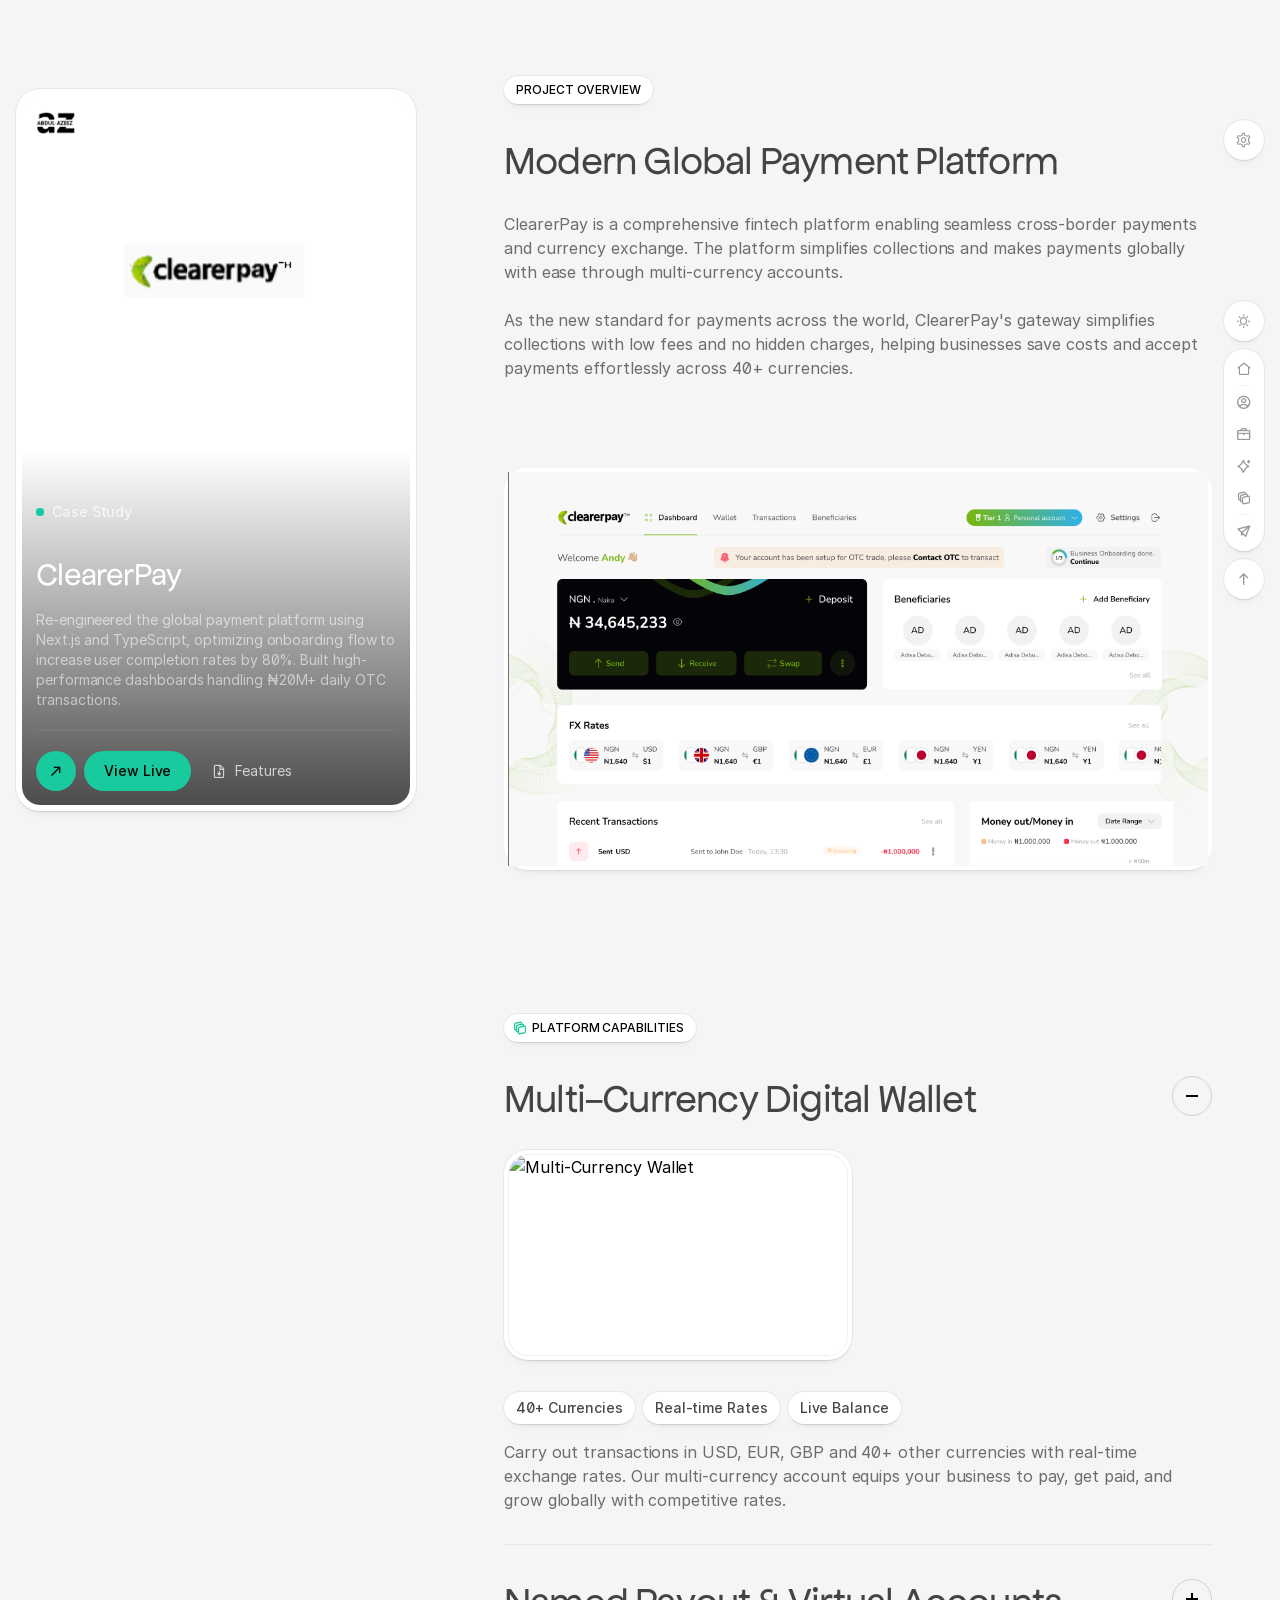
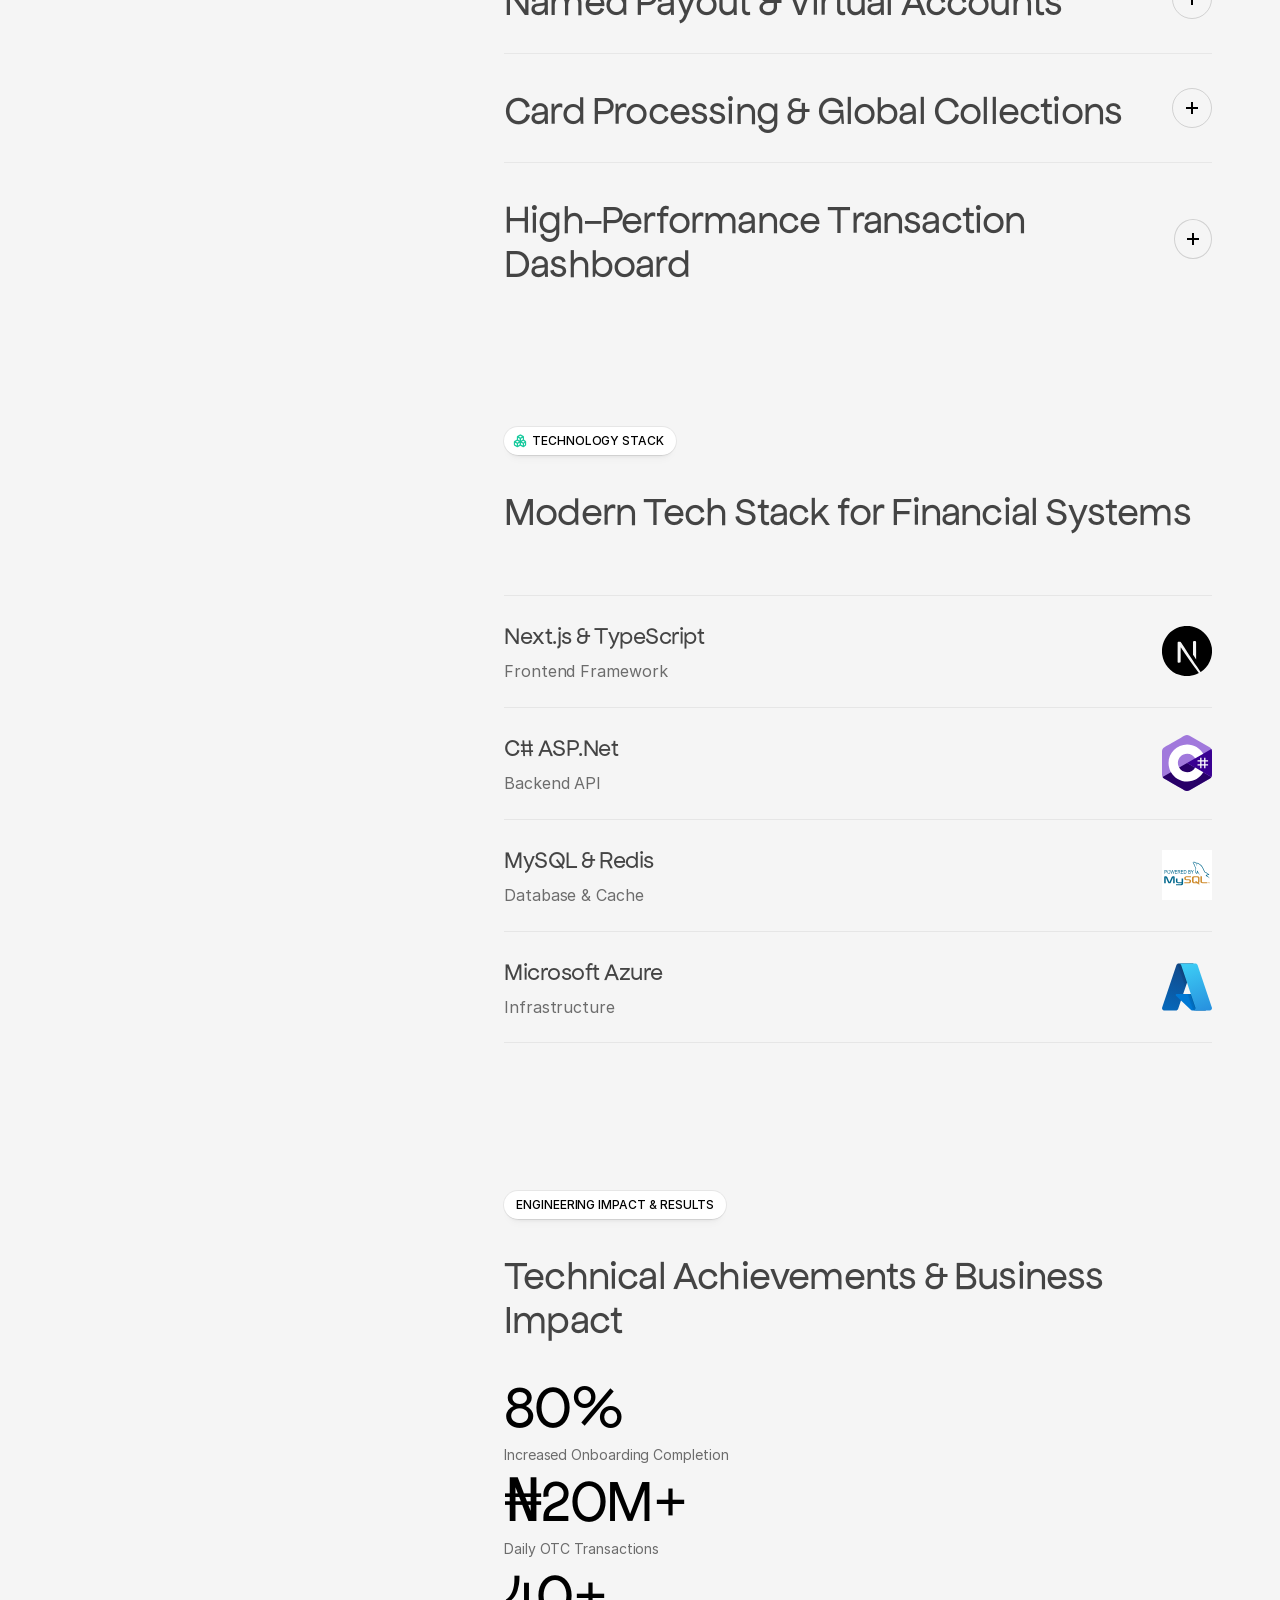
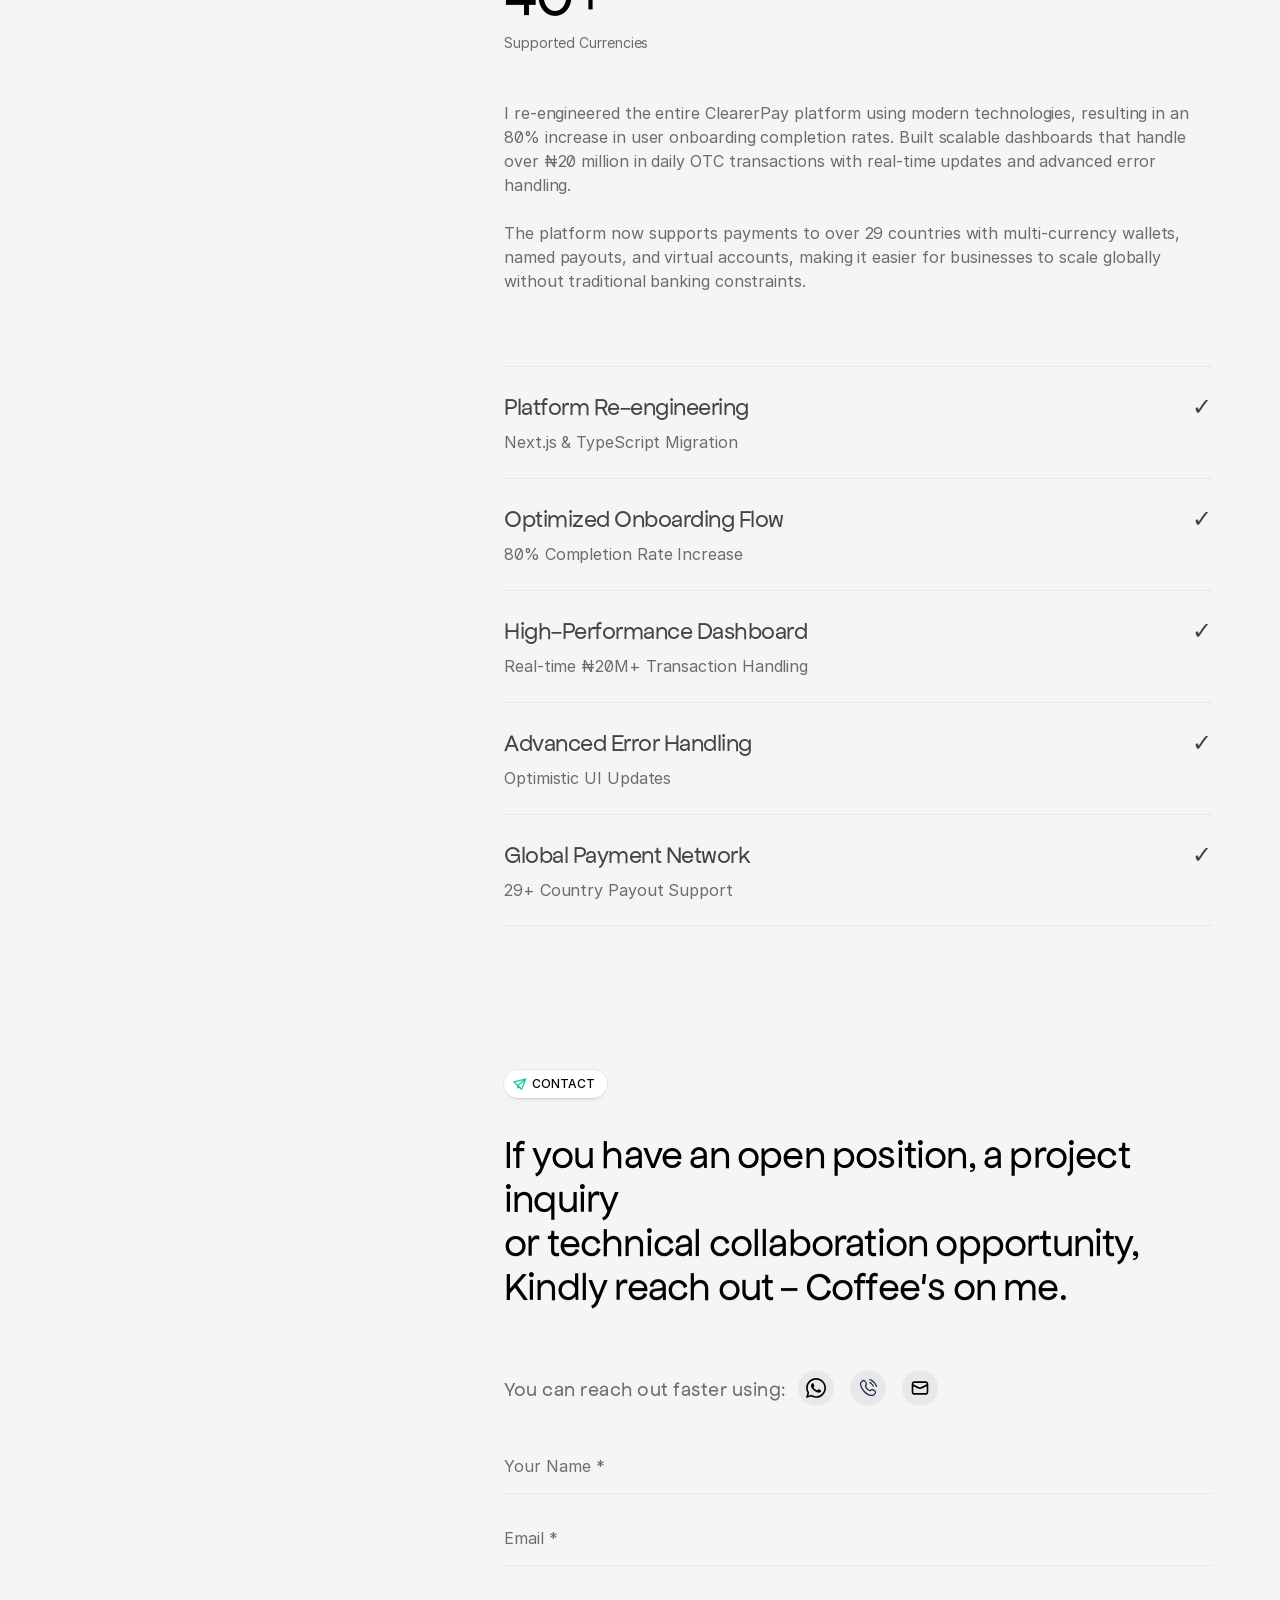
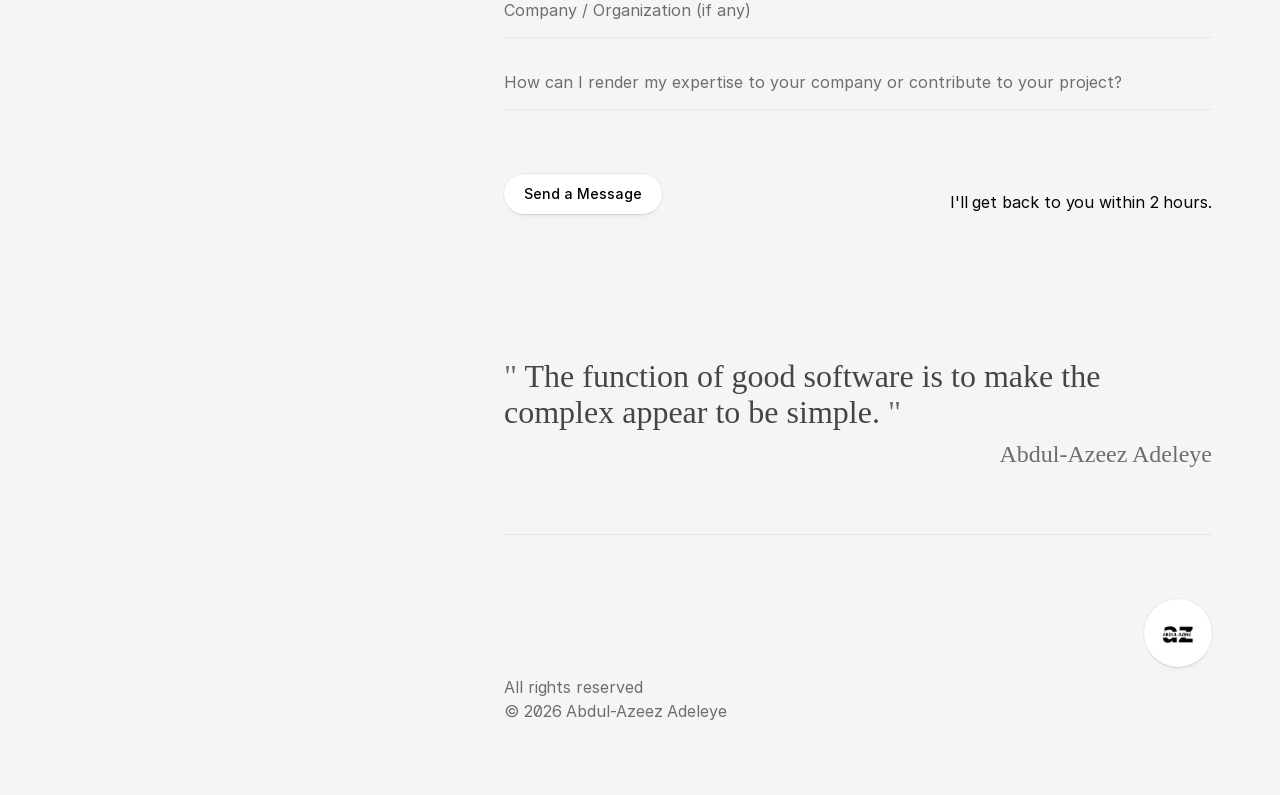
==== commit 6850a60e: "main portfolio comment" ====
--- a/projects/clearerpay/index.html
+++ b/projects/clearerpay/index.html
@@ -238,7 +238,7 @@
     <!-- /Tool Sidebar -->
     <main id="wrapper">
       <!-- Time Local -->
-      <div class="tf-header-wrap">
+     <!--<div class="tf-header-wrap">
         <a href="../../index.html" class="logo-site d-lg-none">
           <img
             class="image-switch"
@@ -257,7 +257,7 @@
             <p class="clock"></p>
           </div>
         </div>
-      </div>
+      </div> --!>
       <!-- /Time Local -->
       <!-- Product Sidebar -->
       <div class="sidebar-user">
--- a/assets/css/styles.css
+++ b/assets/css/styles.css
@@ -46,25 +46,30 @@
   --black-56: rgba(0, 0, 0, 0.56);
   --black-72: rgba(0, 0, 0, 0.72);
   /*-- Project Color --*/
-  --primary: #00de51;
+  --primary: #19ca9e;
   --surface: #f5f5f5;
-  --bg: #ebebeb;
+  --bg: hsl(0, 30%, 95%);
   --bg-2: #eaeaea;
   --bg-3: #0f0f0f;
-  --shadow: 0px 0px 0px 1px #0000000f, 0px 0.5px 0.5px 0px #00000008,
+  --shadow:
+    0px 0px 0px 1px #0000000f, 0px 0.5px 0.5px 0px #00000008,
     0px 1px 1px -0.5px #00000008, 0px 3px 3px -1.5px #00000008,
     0px 5px 5px -2.5px #00000008, 0px 8px 8px -4px #00000008;
-  --shadow-2: 0px 0.5px 0.5px 0px #00000008, 0px 1px 1px -0.5px #00000008,
+  --shadow-2:
+    0px 0.5px 0.5px 0px #00000008, 0px 1px 1px -0.5px #00000008,
     0px 3px 3px -1.5px #00000008, 0px 5px 5px -2.5px #00000008,
     0px 8px 8px -4px #00000008;
-  --shadow-3: 0px 0px 0px 1px #0000008f, 0px 0.5px 0.5px 0px #00000008,
+  --shadow-3:
+    0px 0px 0px 1px #0000008f, 0px 0.5px 0.5px 0px #00000008,
     0px 1px 1px -0.5px #00000008, 0px 3px 3px -1.5px #00000008,
     0px 0.5px 0.5px 0px #ffffff1f inset, 0px 1px 2px 0px #ffffff0a inset,
     0px 12px 12px -3px #0000000f, 0px 12px 32px -3px #0000001f;
-  --shadow-4: 0px 0px 0px 2px #0000000f, 0px 2.09px 2.09px 0px #0000000f,
+  --shadow-4:
+    0px 0px 0px 2px #0000000f, 0px 2.09px 2.09px 0px #0000000f,
     0px 4.18px 4.18px -2.09px #0000000f, 0px 12.53px 12.53px -6.26px #0000000f,
     0px 20.88px 20.88px -10.44px #0000000f, 0px 33.4px 33.4px -16.7px #0000000f;
-  --shadow-5: 0px 0.5px 0.5px 0px #0000000f, 0px 1px 1px -0.5px #0000000f,
+  --shadow-5:
+    0px 0.5px 0.5px 0px #0000000f, 0px 1px 1px -0.5px #0000000f,
     0px 3px 3px -1.5px #0000000f, 0px 5px 5px -2.5px #0000001f,
     0px 0.5px 0.5px 0px #ffffff14 inset, 0px 1px 3px 0px #ffffff08 inset,
     0px -4px 12px 0px #ffffff0a inset;
@@ -540,7 +545,8 @@
   height: 6px;
   border-radius: 50%;
   background-color: var(--primary);
-  box-shadow: 0px 0px 2px 1px rgba(var(--primary-rgb), 0.2),
+  box-shadow:
+    0px 0px 2px 1px rgba(var(--primary-rgb), 0.2),
     0px 0px 6px 4px rgba(var(--primary-rgb), 0.2);
 }
 
@@ -676,7 +682,7 @@
 }
 
 .font-3 {
-  font-family: "EB Garamond", serif;
+  font-family: "EB Garamond ", serif;
 }
 
 .text-body-1 {
@@ -1064,7 +1070,7 @@
 
 /* Orther */
 .text-primary {
-  color: var(--primary) !important;
+  color: var() !important;
 }
 
 .text-white-32 {
@@ -2636,9 +2642,12 @@
   width: 100%;
   height: 100%;
   object-fit: cover;
-  -webkit-transition: opacity 0.5s ease,
+  -webkit-transition:
+    opacity 0.5s ease,
     transform 1.5s cubic-bezier(0, 0, 0.44, 1.18);
-  transition: opacity 0.5s ease, transform 1.5s cubic-bezier(0, 0, 0.44, 1.18);
+  transition:
+    opacity 0.5s ease,
+    transform 1.5s cubic-bezier(0, 0, 0.44, 1.18);
 }
 .hover-img:hover .img-style > img {
   -webkit-transform: scale(1.1);
@@ -2818,7 +2827,9 @@
   visibility: hidden;
   color: var(--white);
   background-color: var(--black);
-  transition: transform 0.3s ease 0.1s, opacity 0.3s ease 0.1s;
+  transition:
+    transform 0.3s ease 0.1s,
+    opacity 0.3s ease 0.1s;
   z-index: 5;
   font-size: 12px;
   line-height: 22px;
@@ -2924,7 +2935,9 @@
     transform: scale(0);
     pointer-events: none;
     opacity: 0;
-    transition: transform 0.3s ease, opacity 0.3s ease;
+    transition:
+      transform 0.3s ease,
+      opacity 0.3s ease;
     z-index: 1000;
   }
 }
@@ -3445,8 +3458,8 @@
 .offcanvas-color .offcanvas-content {
   background: linear-gradient(
     180deg,
-    rgba(255, 255, 255, 0.12) 0%,
-    rgba(255, 255, 255, 0.1) 100%
+    rgba(250, 1, 1, 0.12) 0%,
+    rgba(5, 13, 131, 0.1) 100%
   );
   backdrop-filter: blur(12px);
   -webkit-backdrop-filter: blur(12px);
@@ -3469,8 +3482,8 @@
 .offcanvas-mb .offcanvas-content {
   background: linear-gradient(
     180deg,
-    rgba(255, 255, 255, 0.12) 0%,
-    rgba(255, 255, 255, 0.1) 100%
+    rgba(3, 14, 80, 0.37) 0%,
+    rgba(224, 75, 125, 0.952) 100%
   );
   backdrop-filter: blur(24px);
   display: flex;
@@ -3588,7 +3601,8 @@
 }
 .pricing-tab_btn .tf-btn-tab.active .dot-active {
   background: var(--primary);
-  box-shadow: 0px 0px 2px 1px rgba(5, 148, 29, 0.3019607843),
+  box-shadow:
+    0px 0px 2px 1px rgba(5, 148, 29, 0.3019607843),
     0px 0px 6px 4px rgba(5, 148, 29, 0.1803921569);
 }
 .pricing-tab_btn .dot-active {
@@ -4192,7 +4206,8 @@
   display: flex;
   align-items: center;
   justify-content: center;
-  background: linear-gradient(0deg, rgba(0, 0, 0, 0.56), rgba(0, 0, 0, 0.56)),
+  background:
+    linear-gradient(0deg, rgba(0, 0, 0, 0.56), rgba(0, 0, 0, 0.56)),
     linear-gradient(
       180deg,
       rgba(255, 255, 255, 0.12) 0%,
@@ -4203,7 +4218,8 @@
       rgba(0, 0, 0, 0.32) 0%,
       rgba(0, 0, 0, 0) 100%
     );
-  box-shadow: 0px 0.5px 0.5px 0px rgba(255, 255, 255, 0.3215686275) inset,
+  box-shadow:
+    0px 0.5px 0.5px 0px rgba(255, 255, 255, 0.3215686275) inset,
     0px 1px 0.5px 0px rgba(255, 255, 255, 0.1215686275) inset,
     0px 4px 16px 0px rgba(255, 255, 255, 0.1607843137) inset,
     0px -12px 16px 0px rgba(255, 255, 255, 0.0588235294) inset,
@@ -4387,7 +4403,8 @@
 .sidebar-tools .nav-top,
 .sidebar-tools .nav-bottom,
 .sidebar-tools .nav-list {
-  box-shadow: 0px 0px 0px 1px rgba(0, 0, 0, 0.0588235294),
+  box-shadow:
+    0px 0px 0px 1px rgba(0, 0, 0, 0.0588235294),
     0px 0.5px 0.5px 0px rgba(0, 0, 0, 0.031372549),
     0px 1px 1px -0.5px rgba(0, 0, 0, 0.031372549),
     0px 3px 3px -1.5px rgba(0, 0, 0, 0.031372549),
@@ -4434,7 +4451,8 @@
   align-items: center;
   justify-content: center;
   background-color: var(--white);
-  box-shadow: 0px 0px 0px 1px rgba(0, 0, 0, 0.0588235294),
+  box-shadow:
+    0px 0px 0px 1px rgba(0, 0, 0, 0.0588235294),
     0px 0.5px 0.5px 0px rgba(0, 0, 0, 0.031372549),
     0px 1px 1px -0.5px rgba(0, 0, 0, 0.031372549),
     0px 3px 3px -1.5px rgba(0, 0, 0, 0.031372549),
@@ -4542,8 +4560,8 @@
 .sidebar-user .user-image {
   border-radius: 18px;
   overflow: hidden;
-  background: linear-gradient(0deg, rgba(0, 0, 0, 0.04), rgba(0, 0, 0, 0.04)),
-    #f5f5f5;
+  background:
+    linear-gradient(0deg, rgba(0, 0, 0, 0.04), rgba(0, 0, 0, 0.04)), #f5f5f5;
   background-blend-mode: plus-darker;
   width: 100%;
   position: relative;
@@ -4755,8 +4773,8 @@
 .intro-title span::after {
   position: absolute;
   content: "";
-  top: 57%;
-  left: 50%;
+  top: 49%;
+  left: 51%;
   transform: translate(-50%, -50%);
   height: 85%;
   width: 0%;
@@ -6340,9 +6358,12 @@
   -webkit-transform: scale(0.75) translateY(-21px);
   -ms-transform: scale(0.75) translateY(-21px);
   transform: scale(0.75) translateY(-21px);
-  -webkit-transition: all 0.2s cubic-bezier(0.5, 0, 0, 1.25),
+  -webkit-transition:
+    all 0.2s cubic-bezier(0.5, 0, 0, 1.25),
     opacity 0.15s ease-out;
-  transition: all 0.2s cubic-bezier(0.5, 0, 0, 1.25), opacity 0.15s ease-out;
+  transition:
+    all 0.2s cubic-bezier(0.5, 0, 0, 1.25),
+    opacity 0.15s ease-out;
   z-index: 9;
   width: 100%;
   font-size: 14px;
@@ -6649,49 +6670,48 @@
   margin-bottom: 0;
 }
 
-  .social-horizontal {
-    display: flex;
-    align-items: center;
-    flex-wrap: wrap;
-    gap: 12px;
-  }
-  
-  .social-list-horizontal {
-    list-style: none;
-    padding: 0;
-    margin: 0;
-    display: flex;
-    gap: 16px;
-  }
-  
-  .social-item-horizontal {
-    margin: 0;
-  }
-  
-  .social-link {
-    display: flex;
-    align-items: center;
-    justify-content: center;
-    text-decoration: none;
-    color: inherit;
-    transition: transform 0.2s ease;
-    width: 36px;
-    height: 36px;
-    border-radius: 50%;
-    background: rgba(0, 0, 0, 0.05);
-  }
-  
-  .social-link:hover {
-    transform: translateY(-2px);
-    background: rgba(0, 0, 0, 0.1);
-  }
-  
-  .social-label {
-    font-weight: 500;
-    letter-spacing: 0.5px;
-    margin-bottom: 0;
-  }
-
+.social-horizontal {
+  display: flex;
+  align-items: center;
+  flex-wrap: wrap;
+  gap: 12px;
+}
+
+.social-list-horizontal {
+  list-style: none;
+  padding: 0;
+  margin: 0;
+  display: flex;
+  gap: 16px;
+}
+
+.social-item-horizontal {
+  margin: 0;
+}
+
+.social-link {
+  display: flex;
+  align-items: center;
+  justify-content: center;
+  text-decoration: none;
+  color: inherit;
+  transition: transform 0.2s ease;
+  width: 36px;
+  height: 36px;
+  border-radius: 50%;
+  background: rgba(0, 0, 0, 0.05);
+}
+
+.social-link:hover {
+  transform: translateY(-2px);
+  background: rgba(0, 0, 0, 0.1);
+}
+
+.social-label {
+  font-weight: 500;
+  letter-spacing: 0.5px;
+  margin-bottom: 0;
+}
 
 @media (min-width: 1200px) {
   .service-accordion_item .service-image:nth-child(2) {
@@ -6899,7 +6919,8 @@
 
 /*-- Dark Mode --*/
 .dark-v1.dark-mode .body-background {
-  background: linear-gradient(0deg, #14151a, #14151a),
+  background:
+    linear-gradient(0deg, #14151a, #14151a),
     linear-gradient(
       180deg,
       rgba(255, 255, 255, 0) 0%,
@@ -6907,7 +6928,8 @@
     );
 }
 .dark-v1.dark-mode .sidebar-user .user-image {
-  background: linear-gradient(0deg, #14151a, #14151a),
+  background:
+    linear-gradient(0deg, #14151a, #14151a),
     linear-gradient(
       180deg,
       rgba(255, 255, 255, 0) 0%,
@@ -6916,7 +6938,8 @@
 }
 
 .dark-v2.dark-mode .body-background {
-  background: linear-gradient(0deg, #14151a, #14151a),
+  background:
+    linear-gradient(0deg, #14151a, #14151a),
     linear-gradient(
       180deg,
       rgba(255, 255, 255, 0) 0%,
@@ -6924,7 +6947,8 @@
     );
 }
 .dark-v2.dark-mode .sidebar-user .user-image {
-  background: linear-gradient(0deg, #14151a, #14151a),
+  background:
+    linear-gradient(0deg, #14151a, #14151a),
     linear-gradient(
       180deg,
       rgba(255, 255, 255, 0) 0%,
@@ -6933,7 +6957,8 @@
 }
 
 .dark-v3.dark-mode .body-background {
-  background: linear-gradient(0deg, #0d1210, #0d1210),
+  background:
+    linear-gradient(0deg, #0d1210, #0d1210),
     linear-gradient(
       180deg,
       rgba(255, 255, 255, 0) 0%,
@@ -6941,7 +6966,8 @@
     );
 }
 .dark-v3.dark-mode .sidebar-user .user-image {
-  background: linear-gradient(0deg, #0d1210, #0d1210),
+  background:
+    linear-gradient(0deg, #0d1210, #0d1210),
     linear-gradient(
       180deg,
       rgba(255, 255, 255, 0) 0%,
@@ -7066,7 +7092,8 @@
     rgba(255, 255, 255, 0.08) 0%,
     rgba(255, 255, 255, 0.04) 100%
   );
-  box-shadow: 0px 0.5px 0.5px 0px rgba(0, 0, 0, 0.0588235294),
+  box-shadow:
+    0px 0.5px 0.5px 0px rgba(0, 0, 0, 0.0588235294),
     0px 1px 1px -0.5px rgba(0, 0, 0, 0.0588235294),
     0px 3px 3px -1.5px rgba(0, 0, 0, 0.0588235294),
     0px 5px 5px -2.5px rgba(0, 0, 0, 0.1215686275),
@@ -7082,7 +7109,8 @@
     rgba(255, 255, 255, 0.04) 100%
   );
   backdrop-filter: blur(12px);
-  box-shadow: 0px 0.5px 0.5px 0px rgba(0, 0, 0, 0.0588235294),
+  box-shadow:
+    0px 0.5px 0.5px 0px rgba(0, 0, 0, 0.0588235294),
     0px 1px 1px -0.5px rgba(0, 0, 0, 0.0588235294),
     0px 3px 3px -1.5px rgba(0, 0, 0, 0.0588235294),
     0px 5px 5px -2.5px rgba(0, 0, 0, 0.1215686275),
@@ -7110,7 +7138,8 @@
     rgba(255, 255, 255, 0.04) 100%
   );
   backdrop-filter: blur(12px);
-  box-shadow: 0px 0.5px 0.5px 0px rgba(0, 0, 0, 0.0588235294),
+  box-shadow:
+    0px 0.5px 0.5px 0px rgba(0, 0, 0, 0.0588235294),
     0px 1px 1px -0.5px rgba(0, 0, 0, 0.0588235294),
     0px 3px 3px -1.5px rgba(0, 0, 0, 0.0588235294),
     0px 5px 5px -2.5px rgba(0, 0, 0, 0.1215686275),
@@ -7125,7 +7154,8 @@
     rgba(255, 255, 255, 0.04) 100%
   );
   backdrop-filter: blur(12px);
-  box-shadow: 0px 0.5px 0.5px 0px rgba(0, 0, 0, 0.0588235294),
+  box-shadow:
+    0px 0.5px 0.5px 0px rgba(0, 0, 0, 0.0588235294),
     0px 1px 1px -0.5px rgba(0, 0, 0, 0.0588235294),
     0px 3px 3px -1.5px rgba(0, 0, 0, 0.0588235294),
     0px 5px 5px -2.5px rgba(0, 0, 0, 0.1215686275),
@@ -7156,7 +7186,8 @@
     rgba(255, 255, 255, 0.08) 0%,
     rgba(255, 255, 255, 0.04) 100%
   );
-  box-shadow: 0px 0.5px 0.5px 0px rgba(0, 0, 0, 0.0588235294),
+  box-shadow:
+    0px 0.5px 0.5px 0px rgba(0, 0, 0, 0.0588235294),
     0px 1px 1px -0.5px rgba(0, 0, 0, 0.0588235294),
     0px 3px 3px -1.5px rgba(0, 0, 0, 0.0588235294),
     0px 5px 5px -2.5px rgba(0, 0, 0, 0.1215686275),
@@ -7184,7 +7215,8 @@
     rgba(255, 255, 255, 0.04) 100%
   );
   backdrop-filter: blur(12px);
-  box-shadow: 0px 0.5px 0.5px 0px rgba(0, 0, 0, 0.0588235294),
+  box-shadow:
+    0px 0.5px 0.5px 0px rgba(0, 0, 0, 0.0588235294),
     0px 1px 1px -0.5px rgba(0, 0, 0, 0.0588235294),
     0px 3px 3px -1.5px rgba(0, 0, 0, 0.0588235294),
     0px 5px 5px -2.5px rgba(0, 0, 0, 0.1215686275),
@@ -7203,7 +7235,8 @@
     rgba(255, 255, 255, 0.04) 100%
   );
   backdrop-filter: blur(12px);
-  box-shadow: 0px 0.5px 0.5px 0px rgba(0, 0, 0, 0.0588235294),
+  box-shadow:
+    0px 0.5px 0.5px 0px rgba(0, 0, 0, 0.0588235294),
     0px 1px 1px -0.5px rgba(0, 0, 0, 0.0588235294),
     0px 3px 3px -1.5px rgba(0, 0, 0, 0.0588235294),
     0px 5px 5px -2.5px rgba(0, 0, 0, 0.1215686275),
@@ -7217,7 +7250,8 @@
     rgba(255, 255, 255, 0.08) 0%,
     rgba(255, 255, 255, 0.04) 100%
   );
-  box-shadow: 0px 0.5px 0.5px 0px rgba(0, 0, 0, 0.0588235294),
+  box-shadow:
+    0px 0.5px 0.5px 0px rgba(0, 0, 0, 0.0588235294),
     0px 1px 1px -0.5px rgba(0, 0, 0, 0.0588235294),
     0px 3px 3px -1.5px rgba(0, 0, 0, 0.0588235294),
     0px 5px 5px -2.5px rgba(0, 0, 0, 0.1215686275),
@@ -7238,7 +7272,8 @@
     rgba(255, 255, 255, 0.08) 0%,
     rgba(255, 255, 255, 0.04) 100%
   );
-  box-shadow: 0px 0.5px 0.5px 0px rgba(0, 0, 0, 0.0588235294),
+  box-shadow:
+    0px 0.5px 0.5px 0px rgba(0, 0, 0, 0.0588235294),
     0px 1px 1px -0.5px rgba(0, 0, 0, 0.0588235294),
     0px 3px 3px -1.5px rgba(0, 0, 0, 0.0588235294),
     0px 5px 5px -2.5px rgba(0, 0, 0, 0.1215686275),
@@ -7250,7 +7285,8 @@
 .dark-mode .wg-tech .tech-progress .progress-num {
   background: rgba(0, 0, 0, 0.5607843137);
   border: 1px solid rgba(255, 255, 255, 0.0784313725);
-  box-shadow: 0px 0px 0px 1px rgba(0, 0, 0, 0.5607843137),
+  box-shadow:
+    0px 0px 0px 1px rgba(0, 0, 0, 0.5607843137),
     0px 0.5px 0.5px 0px rgba(0, 0, 0, 0.031372549),
     0px 1px 1px -0.5px rgba(0, 0, 0, 0.031372549),
     0px 3px 3px -1.5px rgba(0, 0, 0, 0.031372549),
@@ -7266,7 +7302,8 @@
     rgba(255, 255, 255, 0.08) 0%,
     rgba(255, 255, 255, 0.04) 100%
   );
-  box-shadow: 0px 0.5px 0.5px 0px rgba(0, 0, 0, 0.0588235294),
+  box-shadow:
+    0px 0.5px 0.5px 0px rgba(0, 0, 0, 0.0588235294),
     0px 1px 1px -0.5px rgba(0, 0, 0, 0.0588235294),
     0px 3px 3px -1.5px rgba(0, 0, 0, 0.0588235294),
     0px 5px 5px -2.5px rgba(0, 0, 0, 0.1215686275),
@@ -7281,7 +7318,8 @@
     rgba(255, 255, 255, 0.08) 0%,
     rgba(255, 255, 255, 0.04) 100%
   );
-  box-shadow: 0px 0.5px 0.5px 0px rgba(0, 0, 0, 0.0588235294),
+  box-shadow:
+    0px 0.5px 0.5px 0px rgba(0, 0, 0, 0.0588235294),
     0px 1px 1px -0.5px rgba(0, 0, 0, 0.0588235294),
     0px 3px 3px -1.5px rgba(0, 0, 0, 0.0588235294),
     0px 5px 5px -2.5px rgba(0, 0, 0, 0.1215686275),
@@ -7296,7 +7334,8 @@
     rgba(255, 255, 255, 0.08) 0%,
     rgba(255, 255, 255, 0.04) 100%
   );
-  box-shadow: 0px 0.5px 0.5px 0px rgba(0, 0, 0, 0.0588235294),
+  box-shadow:
+    0px 0.5px 0.5px 0px rgba(0, 0, 0, 0.0588235294),
     0px 1px 1px -0.5px rgba(0, 0, 0, 0.0588235294),
     0px 3px 3px -1.5px rgba(0, 0, 0, 0.0588235294),
     0px 5px 5px -2.5px rgba(0, 0, 0, 0.1215686275),
@@ -7311,7 +7350,8 @@
     rgba(255, 255, 255, 0.08) 0%,
     rgba(255, 255, 255, 0.04) 100%
   );
-  box-shadow: 0px 0.5px 0.5px 0px rgba(0, 0, 0, 0.0588235294),
+  box-shadow:
+    0px 0.5px 0.5px 0px rgba(0, 0, 0, 0.0588235294),
     0px 1px 1px -0.5px rgba(0, 0, 0, 0.0588235294),
     0px 3px 3px -1.5px rgba(0, 0, 0, 0.0588235294),
     0px 5px 5px -2.5px rgba(0, 0, 0, 0.1215686275),
@@ -7333,7 +7373,8 @@
     rgba(255, 255, 255, 0.08) 0%,
     rgba(255, 255, 255, 0.04) 100%
   );
-  box-shadow: 0px 0.5px 0.5px 0px rgba(0, 0, 0, 0.0588235294),
+  box-shadow:
+    0px 0.5px 0.5px 0px rgba(0, 0, 0, 0.0588235294),
     0px 1px 1px -0.5px rgba(0, 0, 0, 0.0588235294),
     0px 3px 3px -1.5px rgba(0, 0, 0, 0.0588235294),
     0px 5px 5px -2.5px rgba(0, 0, 0, 0.1215686275),
@@ -7353,7 +7394,8 @@
   );
 }
 .dark-mode .wg-curve-text:not(.style-2) {
-  box-shadow: 0px 0.5px 0.5px 0px rgba(0, 0, 0, 0.0588235294),
+  box-shadow:
+    0px 0.5px 0.5px 0px rgba(0, 0, 0, 0.0588235294),
     0px 1px 1px -0.5px rgba(0, 0, 0, 0.0588235294),
     0px 3px 3px -1.5px rgba(0, 0, 0, 0.0588235294),
     0px 5px 5px -2.5px rgba(0, 0, 0, 0.1215686275),
@@ -7380,7 +7422,8 @@
     rgba(255, 255, 255, 0.08) 0%,
     rgba(255, 255, 255, 0.04) 100%
   );
-  box-shadow: 0px 0.5px 0.5px 0px rgba(0, 0, 0, 0.0588235294),
+  box-shadow:
+    0px 0.5px 0.5px 0px rgba(0, 0, 0, 0.0588235294),
     0px 1px 1px -0.5px rgba(0, 0, 0, 0.0588235294),
     0px 3px 3px -1.5px rgba(0, 0, 0, 0.0588235294),
     0px 5px 5px -2.5px rgba(0, 0, 0, 0.1215686275),
@@ -7480,32 +7523,31 @@
   border-radius: 50%;
 }
 .choose-item .color.type-body-v1 {
-  background: linear-gradient(180deg, #bdc5db 0%, #e1eaef 100%);
+  background: linear-gradient(180deg, #1e9e3e 0%, #9870f5 100%);
 }
 .choose-item .color.type-body-v2 {
-  background: linear-gradient(180deg, #b7bad1 0%, #d1cad6 50%, #d5d8e4 100%);
+  background: linear-gradient(180deg, #e20b64 0%, #c194e4 50%, #8498eb 100%);
 }
 .choose-item .color.type-body-v3 {
-  background: linear-gradient(180deg, #aac7cf 0%, #d8e2d6 100%);
+  background: linear-gradient(180deg, #3906f0 0%, #a9c0dd 100%);
 }
 .choose-item .color.type-dark-v1 {
-  background: linear-gradient(0deg, #14151a, #14151a),
+  background:
+    linear-gradient(0deg, #1e9e3e, #01051a),
+    linear-gradient(180deg, rgb(42, 155, 57) 0%, rgba(2, 6, 39, 0) 100%);
+}
+.choose-item .color.type-dark-v2 {
+  background:
+    linear-gradient(0deg, #1630b1, #121213),
     linear-gradient(
       180deg,
-      rgba(255, 255, 255, 0) 0%,
+      rgba(8, 68, 231, 0) 0%,
       rgba(255, 255, 255, 0.08) 100%
     );
 }
-.choose-item .color.type-dark-v2 {
-  background: linear-gradient(0deg, #14151a, #14151a),
-    linear-gradient(
-      180deg,
-      rgba(255, 255, 255, 0) 0%,
-      rgba(255, 255, 255, 0.08) 100%
-    );
-}
 .choose-item .color.type-dark-v3 {
-  background: linear-gradient(0deg, #0d1210, #0d1210),
+  background:
+    linear-gradient(0deg, #0d1210, #0d1210),
     linear-gradient(
       180deg,
       rgba(255, 255, 255, 0) 0%,
